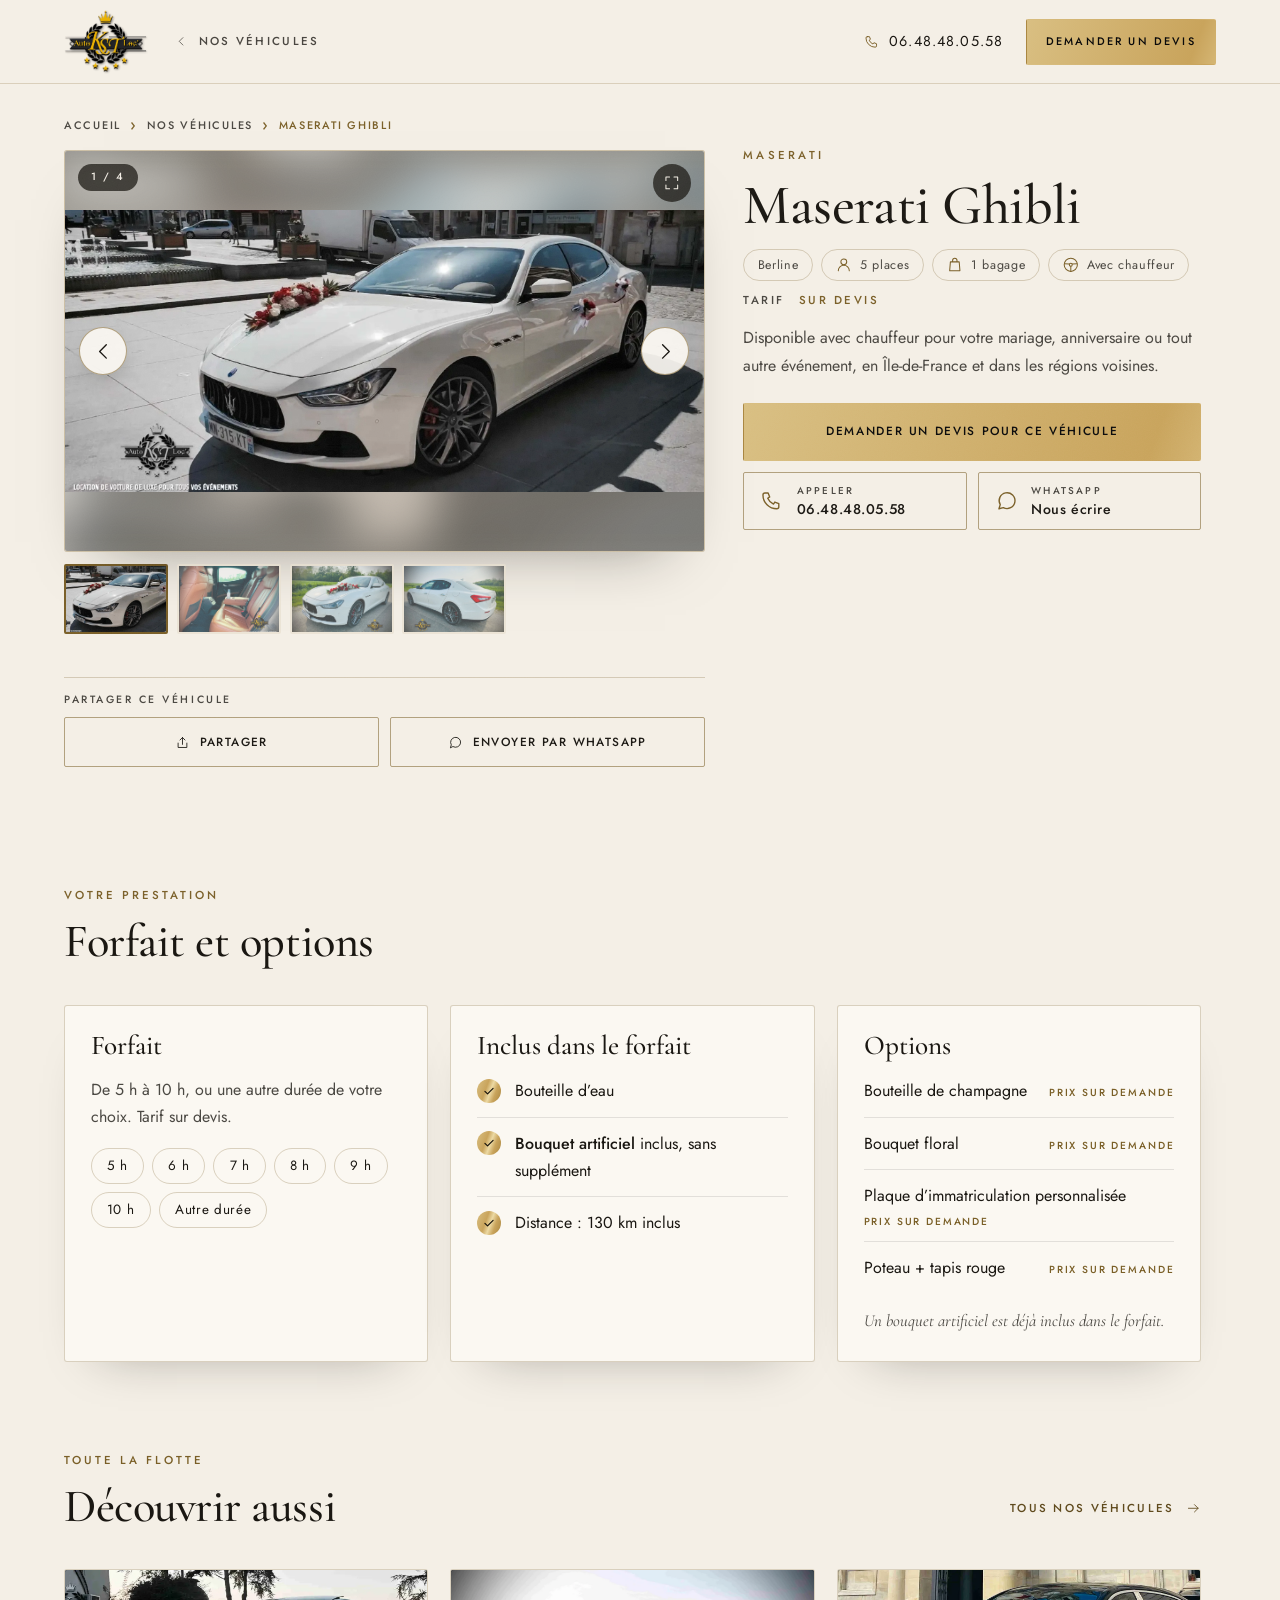
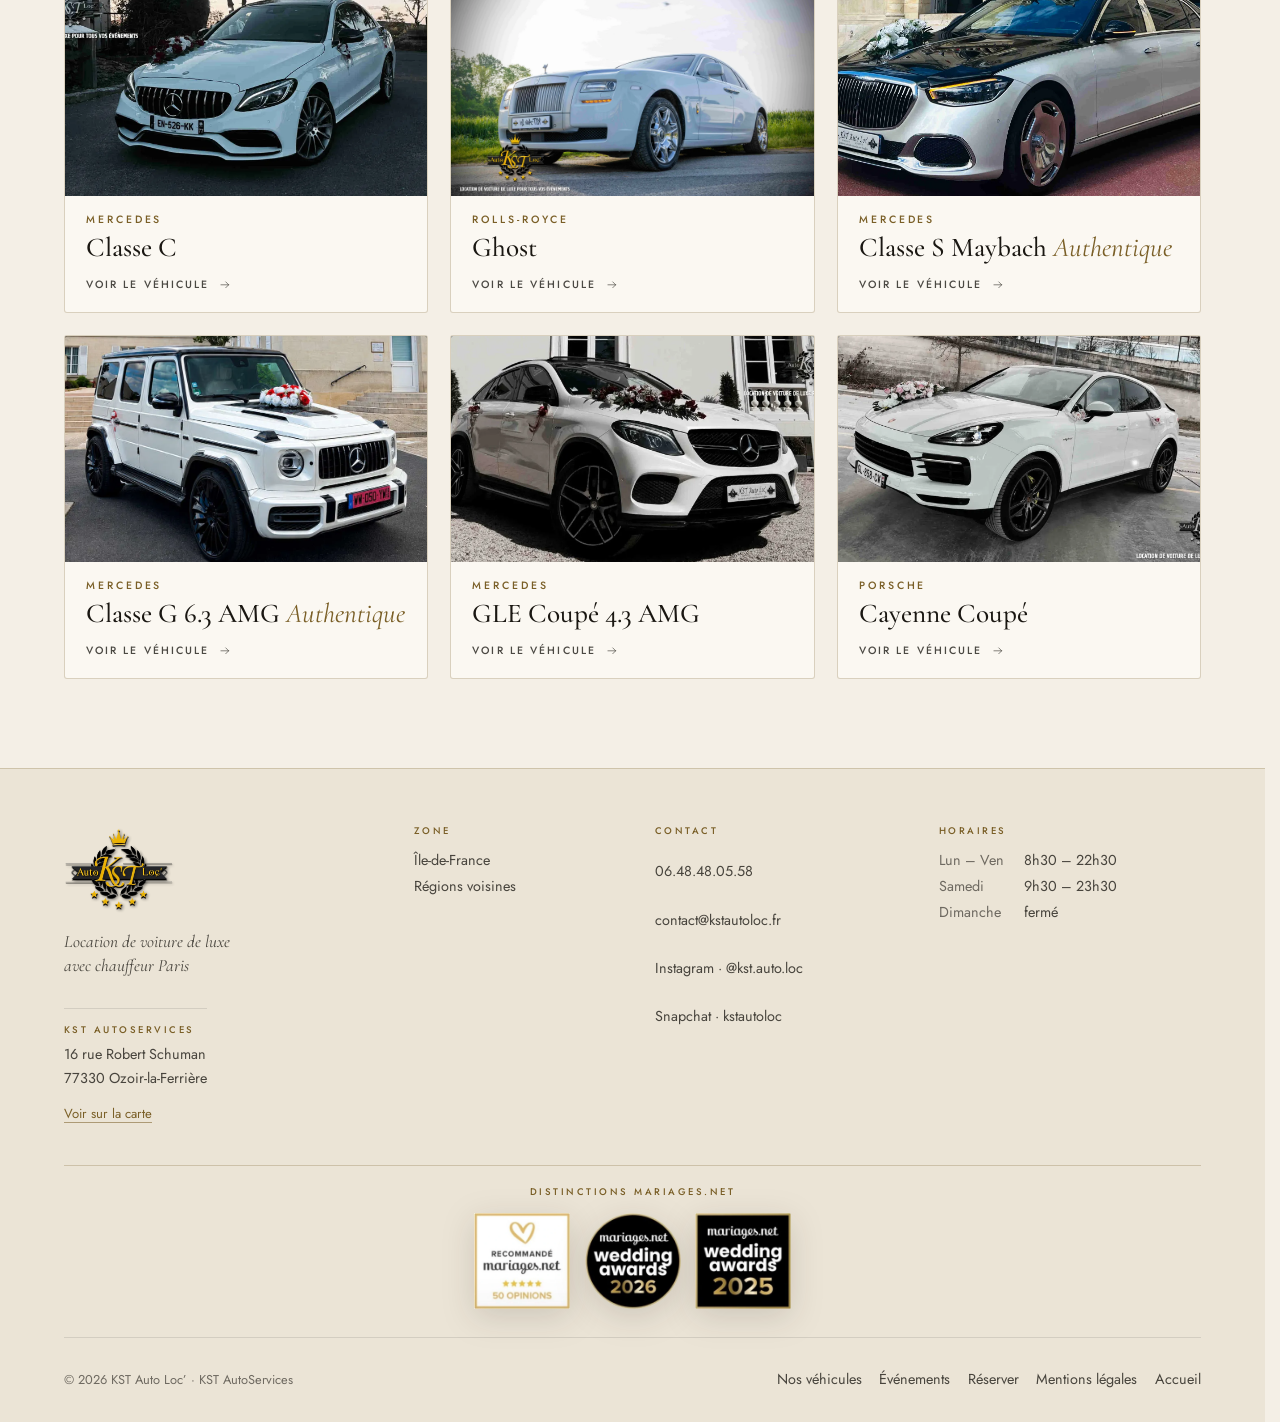
==== nos-vehicules/maserati-ghibli/index.html @ 4e330f3c "Une page par véhicule, partageable (/nos-vehicules/<véhicule>/) 7 pages (galerie avant puis intérieu" ====
<!doctype html>
<html lang="fr" class="vp">
<head>
  <meta charset="utf-8">
  <meta name="viewport" content="width=device-width, initial-scale=1, viewport-fit=cover">
  <title>Maserati Ghibli – Location avec chauffeur Île-de-France | KST Auto Loc’</title>
  <meta name="description" content="Maserati Ghibli avec chauffeur pour votre mariage ou événement en Île-de-France et régions voisines. 5 places, 1 bagage. Tarif sur devis.">
  <meta name="theme-color" content="#f4efe6">
  <meta name="color-scheme" content="light">
  <link rel="canonical" href="https://kstautoloc.fr/nos-vehicules/maserati-ghibli/">

  <meta property="og:type" content="website">
  <meta property="og:locale" content="fr_FR">
  <meta property="og:site_name" content="KST Auto Loc’">
  <meta property="og:title" content="Maserati Ghibli – Location avec chauffeur Île-de-France | KST Auto Loc’">
  <meta property="og:description" content="Maserati Ghibli avec chauffeur pour votre mariage ou événement en Île-de-France et régions voisines. 5 places, 1 bagage. Tarif sur devis.">
  <meta property="og:url" content="https://kstautoloc.fr/nos-vehicules/maserati-ghibli/">
  <meta property="og:image" content="https://kstautoloc.fr/assets/img/og/maserati-ghibli.jpg">
  <meta property="og:image:secure_url" content="https://kstautoloc.fr/assets/img/og/maserati-ghibli.jpg">
  <meta property="og:image:type" content="image/jpeg">
  <meta property="og:image:width" content="1200">
  <meta property="og:image:height" content="630">
  <meta property="og:image:alt" content="Maserati Ghibli – Location avec chauffeur · Île-de-France &amp; régions voisines">
  <meta name="twitter:card" content="summary_large_image">
  <meta name="twitter:title" content="Maserati Ghibli – Location avec chauffeur Île-de-France | KST Auto Loc’">
  <meta name="twitter:description" content="Maserati Ghibli avec chauffeur pour votre mariage ou événement en Île-de-France et régions voisines. 5 places, 1 bagage. Tarif sur devis.">
  <meta name="twitter:image" content="https://kstautoloc.fr/assets/img/og/maserati-ghibli.jpg">
  <meta name="twitter:image:alt" content="Maserati Ghibli – Location avec chauffeur · Île-de-France &amp; régions voisines">

  <link rel="icon" href="/assets/favicon.svg" type="image/svg+xml">
  <link rel="apple-touch-icon" href="/assets/apple-touch-icon.png">

  <link rel="preconnect" href="https://fonts.googleapis.com">
  <link rel="preconnect" href="https://fonts.gstatic.com" crossorigin>
  <link rel="stylesheet" href="https://fonts.googleapis.com/css2?family=Cormorant+Garamond:ital,wght@0,400;0,500;0,600;1,400;1,500&family=Jost:wght@300;400;500&display=swap">
  <link rel="preload" as="image" href="/assets/img/maserati/ghbli/ghibli.webp" fetchpriority="high">
  <link rel="stylesheet" href="/assets/css/style.css?v=202610042301">

  <script type="application/ld+json">
{
  "@context": "https://schema.org",
  "@graph": [
    {
      "@type": "BreadcrumbList",
      "itemListElement": [
        {
          "@type": "ListItem",
          "position": 1,
          "name": "Accueil",
          "item": "https://kstautoloc.fr/"
        },
        {
          "@type": "ListItem",
          "position": 2,
          "name": "Nos véhicules",
          "item": "https://kstautoloc.fr/#flotte"
        },
        {
          "@type": "ListItem",
          "position": 3,
          "name": "Maserati Ghibli",
          "item": "https://kstautoloc.fr/nos-vehicules/maserati-ghibli/"
        }
      ]
    },
    {
      "@type": "Product",
      "name": "Maserati Ghibli",
      "url": "https://kstautoloc.fr/nos-vehicules/maserati-ghibli/",
      "image": [
        "https://kstautoloc.fr/assets/img/maserati/ghbli/ghibli.webp",
        "https://kstautoloc.fr/assets/img/maserati/ghbli/image1.webp",
        "https://kstautoloc.fr/assets/img/maserati/ghbli/image0.webp",
        "https://kstautoloc.fr/assets/img/maserati/ghbli/image2.webp"
      ],
      "brand": {
        "@type": "Brand",
        "name": "Maserati"
      },
      "description": "Maserati Ghibli avec chauffeur pour votre mariage ou événement en Île-de-France et régions voisines. 5 places, 1 bagage. Tarif sur devis."
    }
  ]
}
  </script>
</head>

<body>
  <!-- Page générée par tools/build-vehicles.mjs : ne pas modifier à la main. -->
  <a class="skip" href="#contenu">Aller au contenu</a>

  <svg width="0" height="0" style="position:absolute" aria-hidden="true" focusable="false">
    <defs>
      <symbol id="i-phone" viewBox="0 0 24 24"><path d="M5 4h3.2l1.6 4-2 1.4a11 11 0 0 0 5.8 5.8l1.4-2 4 1.6V18a2 2 0 0 1-2 2A14 14 0 0 1 3 6a2 2 0 0 1 2-2z"/></symbol>
      <symbol id="i-arrow" viewBox="0 0 24 24"><path d="M4 12h16M14 6l6 6-6 6"/></symbol>
      <symbol id="i-close" viewBox="0 0 24 24"><path d="M6 6l12 12M18 6L6 18"/></symbol>
      <symbol id="i-check" viewBox="0 0 24 24"><path d="M5 12.5l4.5 4.5L19 7.5"/></symbol>
      <symbol id="i-chev-l" viewBox="0 0 24 24"><path d="M15 5l-7 7 7 7"/></symbol>
      <symbol id="i-chev-r" viewBox="0 0 24 24"><path d="M9 5l7 7-7 7"/></symbol>
      <symbol id="i-seat" viewBox="0 0 24 24"><circle cx="12" cy="8" r="4"/><path d="M4.5 20a7.5 7.5 0 0 1 15 0"/></symbol>
      <symbol id="i-bag" viewBox="0 0 24 24"><path d="M6 8h12l1 12H5zM9 8V6a3 3 0 0 1 6 0v2"/></symbol>
      <symbol id="i-wheel" viewBox="0 0 24 24"><circle cx="12" cy="12" r="9"/><circle cx="12" cy="12" r="2"/><path d="M3.5 10.5l6.5.5M20.5 10.5L14 11M12 14v7"/></symbol>
      <symbol id="i-chat" viewBox="0 0 24 24"><path d="M4 20l1.3-4.2A8 8 0 1 1 8.4 18.8z"/></symbol>
      <symbol id="i-share" viewBox="0 0 24 24"><path d="M12 15V4M8 8l4-4 4 4M5 13v7h14v-7"/></symbol>
      <symbol id="i-expand" viewBox="0 0 24 24"><path d="M4 9V4h5M20 9V4h-5M4 15v5h5M20 15v5h-5"/></symbol>
    </defs>
  </svg>

  <header class="site-header is-scrolled vp-header">
    <div class="site-header__inner">
      <a class="site-logo" href="/" aria-label="KST Auto Loc’ – retour à l’accueil">
        <img src="/assets/img/logo/logo-kst.webp" alt="KST Auto Loc’" width="873" height="676">
      </a>
      <a class="back-link vp-back" href="/#flotte"><svg class="ico" aria-hidden="true"><use href="#i-chev-l"/></svg><span>Nos véhicules</span></a>
      <div class="site-header__actions">
        <a class="header-phone" href="tel:+33648480558" aria-label="Appeler le 06.48.48.05.58">
          <svg class="ico" aria-hidden="true"><use href="#i-phone"/></svg>
          <span>06.48.48.05.58</span>
        </a>
        <a class="btn btn--gold btn--sm" href="/?vehicule=ghibli#reservation">Demander un devis</a>
      </div>
    </div>
  </header>

  <main id="contenu" class="vp-main">
    <div class="container">

      <nav class="vp-crumbs" aria-label="Fil d’Ariane">
        <ol>
          <li><a href="/">Accueil</a></li>
          <li><a href="/#flotte">Nos véhicules</a></li>
          <li><span aria-current="page">Maserati Ghibli</span></li>
        </ol>
      </nav>

      <div class="vp-hero">

        <div class="vp-gallery" data-gallery role="group" aria-roledescription="carrousel" aria-label="Photos : Maserati Ghibli">
          <div class="vp-stage">
            <div class="vp-track" id="vp-track" data-track>
          <div class="vp-slide" role="group" aria-roledescription="diapositive" aria-label="Photo 1 sur 4">
            <img class="vp-slide__bg" src="/assets/img/maserati/ghbli/ghibli.webp" alt="" aria-hidden="true" width="1800" height="795" decoding="async">
            <button class="vp-slide__open" type="button" data-open="0" aria-haspopup="dialog">
              <img src="/assets/img/maserati/ghbli/ghibli.webp" alt="Maserati Ghibli blanche décorée de fleurs rouges et blanches, vue avant trois-quarts sur une place" width="1800" height="795" fetchpriority="high" decoding="async">
              <span class="vh">Agrandir la photo</span>
              <span class="vp-slide__zoom" aria-hidden="true"><svg class="ico" aria-hidden="true"><use href="#i-expand"/></svg></span>
            </button>
          </div>
          <div class="vp-slide" role="group" aria-roledescription="diapositive" aria-label="Photo 2 sur 4">
            <img class="vp-slide__bg" src="/assets/img/maserati/ghbli/image1.webp" alt="" aria-hidden="true" width="1800" height="1350" loading="lazy" decoding="async">
            <button class="vp-slide__open" type="button" data-open="1" aria-haspopup="dialog">
              <img src="/assets/img/maserati/ghbli/image1.webp" alt="Intérieur en cuir brun de la Maserati Ghibli : banquette arrière et accoudoir central" width="1800" height="1350" loading="lazy" decoding="async">
              <span class="vh">Agrandir la photo</span>
              <span class="vp-slide__zoom" aria-hidden="true"><svg class="ico" aria-hidden="true"><use href="#i-expand"/></svg></span>
            </button>
          </div>
          <div class="vp-slide" role="group" aria-roledescription="diapositive" aria-label="Photo 3 sur 4">
            <img class="vp-slide__bg" src="/assets/img/maserati/ghbli/image0.webp" alt="" aria-hidden="true" width="1800" height="1350" loading="lazy" decoding="async">
            <button class="vp-slide__open" type="button" data-open="2" aria-haspopup="dialog">
              <img src="/assets/img/maserati/ghbli/image0.webp" alt="Maserati Ghibli blanche avec un bouquet de roses rouges et blanches sur le capot, vue avant devant un champ" width="1800" height="1350" loading="lazy" decoding="async">
              <span class="vh">Agrandir la photo</span>
              <span class="vp-slide__zoom" aria-hidden="true"><svg class="ico" aria-hidden="true"><use href="#i-expand"/></svg></span>
            </button>
          </div>
          <div class="vp-slide" role="group" aria-roledescription="diapositive" aria-label="Photo 4 sur 4">
            <img class="vp-slide__bg" src="/assets/img/maserati/ghbli/image2.webp" alt="" aria-hidden="true" width="1800" height="1350" loading="lazy" decoding="async">
            <button class="vp-slide__open" type="button" data-open="3" aria-haspopup="dialog">
              <img src="/assets/img/maserati/ghbli/image2.webp" alt="Maserati Ghibli blanche, vue arrière trois-quarts" width="1800" height="1350" loading="lazy" decoding="async">
              <span class="vh">Agrandir la photo</span>
              <span class="vp-slide__zoom" aria-hidden="true"><svg class="ico" aria-hidden="true"><use href="#i-expand"/></svg></span>
            </button>
          </div>
            </div>
            <button class="vp-nav vp-nav--prev" type="button" data-prev aria-label="Photo précédente"><svg class="ico" aria-hidden="true"><use href="#i-chev-l"/></svg></button>
            <button class="vp-nav vp-nav--next" type="button" data-next aria-label="Photo suivante"><svg class="ico" aria-hidden="true"><use href="#i-chev-r"/></svg></button>
            <p class="vp-count" aria-hidden="true"><span data-cur>1</span> / 4</p>
          </div>
          <div class="vp-progress" data-progress="vp-track" aria-hidden="true"><span></span></div>
          <ul class="vp-thumbs" aria-label="Choisir une photo">
          <li><button type="button" data-thumb="0" aria-label="Voir la photo 1 sur 4" aria-current="true"><img src="/assets/img/maserati/ghbli/ghibli.webp" alt="" width="1800" height="795" decoding="async"></button></li>
          <li><button type="button" data-thumb="1" aria-label="Voir la photo 2 sur 4"><img src="/assets/img/maserati/ghbli/image1.webp" alt="" width="1800" height="1350" loading="lazy" decoding="async"></button></li>
          <li><button type="button" data-thumb="2" aria-label="Voir la photo 3 sur 4"><img src="/assets/img/maserati/ghbli/image0.webp" alt="" width="1800" height="1350" loading="lazy" decoding="async"></button></li>
          <li><button type="button" data-thumb="3" aria-label="Voir la photo 4 sur 4"><img src="/assets/img/maserati/ghbli/image2.webp" alt="" width="1800" height="1350" loading="lazy" decoding="async"></button></li>
          </ul>
        </div>

        <div class="vp-info">
          <p class="vp-brand">Maserati</p>
          <h1 class="vp-title" id="vp-title">Maserati Ghibli</h1>
          <ul class="chips vp-chips">
            <li>Berline</li>
            <li><svg class="ico" aria-hidden="true"><use href="#i-seat"/></svg>5 places</li>
            <li><svg class="ico" aria-hidden="true"><use href="#i-bag"/></svg>1 bagage</li>
            <li><svg class="ico" aria-hidden="true"><use href="#i-wheel"/></svg>Avec chauffeur</li>
          </ul>
          <p class="vp-price">Tarif <span>Sur devis</span></p>
          <div class="vp-text">
            <p>Disponible avec chauffeur pour votre mariage, anniversaire ou tout autre événement, en Île-de-France et dans les régions voisines.</p>
          </div>

          <div class="vp-cta">
            <a class="btn btn--gold btn--block vp-cta__main" href="/?vehicule=ghibli#reservation">Demander un devis pour ce véhicule</a>
            <div class="vp-cta__row">
              <a class="btn btn--ghost vp-contact" href="tel:+33648480558"><svg class="ico" aria-hidden="true"><use href="#i-phone"/></svg><span><small>Appeler</small><b>06.48.48.05.58</b></span></a>
              <a class="btn btn--ghost vp-contact" href="https://wa.me/33648480558" target="_blank" rel="noopener"><svg class="ico" aria-hidden="true"><use href="#i-chat"/></svg><span><small>WhatsApp</small><b>Nous écrire</b></span></a>
            </div>
          </div>
        </div>

        <div class="vp-share">
          <p class="vp-share__label">Partager ce véhicule</p>
          <div class="vp-cta__row">
            <button class="btn btn--ghost" type="button" data-share hidden data-share-title="Maserati Ghibli – KST Auto Loc’" data-share-text="Maserati Ghibli : location avec chauffeur en Île-de-France" data-share-url="https://kstautoloc.fr/nos-vehicules/maserati-ghibli/"><svg class="ico" aria-hidden="true"><use href="#i-share"/></svg>Partager</button>
            <a class="btn btn--ghost" href="https://wa.me/?text=Maserati%20Ghibli%20%E2%80%93%20KST%20Auto%20Loc%E2%80%99%0Ahttps%3A%2F%2Fkstautoloc.fr%2Fnos-vehicules%2Fmaserati-ghibli%2F" target="_blank" rel="noopener"><svg class="ico" aria-hidden="true"><use href="#i-chat"/></svg>Envoyer par WhatsApp</a>
          </div>
          <p class="vp-share__status" role="status" aria-live="polite" data-share-status></p>
        </div>
      </div>

      <section class="vp-section" aria-labelledby="vp-forfait-title">
        <header class="vp-section__head">
          <p class="eyebrow">Votre prestation</p>
          <h2 class="vp-h2" id="vp-forfait-title">Forfait et options</h2>
        </header>
        <div class="vp-details">
          <div class="vp-box">
            <h3>Forfait</h3>
            <p class="vp-box__lead">De 5 h à 10 h, ou une autre durée de votre choix. Tarif sur devis.</p>
            <ul class="vp-hours" aria-label="Durées proposées">
              <li>5 h</li>
              <li>6 h</li>
              <li>7 h</li>
              <li>8 h</li>
              <li>9 h</li>
              <li>10 h</li>
              <li>Autre durée</li>
            </ul>
          </div>
          <div class="vp-box">
            <h3>Inclus dans le forfait</h3>
            <ul class="vp-ticks">
              <li><span class="vp-tick" aria-hidden="true"><svg class="ico" aria-hidden="true"><use href="#i-check"/></svg></span><span>Bouteille d’eau</span></li>
              <li><span class="vp-tick" aria-hidden="true"><svg class="ico" aria-hidden="true"><use href="#i-check"/></svg></span><span><strong>Bouquet artificiel</strong> inclus, sans supplément</span></li>
              <li><span class="vp-tick" aria-hidden="true"><svg class="ico" aria-hidden="true"><use href="#i-check"/></svg></span><span>Distance : 130 km inclus</span></li>
            </ul>
          </div>
          <div class="vp-box">
            <h3>Options</h3>
            <ul class="vp-opts">
              <li><span>Bouteille de champagne</span><span class="vp-opts__price">Prix sur demande</span></li>
              <li><span>Bouquet floral</span><span class="vp-opts__price">Prix sur demande</span></li>
              <li><span>Plaque d’immatriculation personnalisée</span><span class="vp-opts__price">Prix sur demande</span></li>
              <li><span>Poteau + tapis rouge</span><span class="vp-opts__price">Prix sur demande</span></li>
            </ul>
            <p class="vp-box__note">Un bouquet artificiel est déjà inclus dans le forfait.</p>
          </div>
        </div>
      </section>

      <section class="vp-section" aria-labelledby="vp-more-title">
        <header class="vp-section__head vp-section__head--split">
          <div>
            <p class="eyebrow">Toute la flotte</p>
            <h2 class="vp-h2" id="vp-more-title">Découvrir aussi</h2>
          </div>
          <a class="link-arrow" href="/#flotte">Tous nos véhicules <svg class="ico" aria-hidden="true"><use href="#i-arrow"/></svg></a>
        </header>
        <ul class="vp-more__row" id="vp-more">
        <li>
          <a class="vp-card" href="/nos-vehicules/mercedes-classe-c/" style="--pos:50% 55%">
            <span class="vp-card__media"><img src="/assets/img/mercedes/classe-c/classe-c.webp" alt="" width="1800" height="795" loading="lazy" decoding="async"></span>
            <span class="vp-card__body">
              <span class="vp-card__brand">Mercedes</span>
              <span class="vp-card__name">Classe C</span>
              <span class="vp-card__go">Voir le véhicule <svg class="ico" aria-hidden="true"><use href="#i-arrow"/></svg></span>
            </span>
          </a>
        </li>
        <li>
          <a class="vp-card" href="/nos-vehicules/rolls-royce-ghost/" style="--pos:50% 76%">
            <span class="vp-card__media"><img src="/assets/img/rolls-royce/ghost/image0.webp" alt="" width="1800" height="1201" loading="lazy" decoding="async"></span>
            <span class="vp-card__body">
              <span class="vp-card__brand">Rolls-Royce</span>
              <span class="vp-card__name">Ghost</span>
              <span class="vp-card__go">Voir le véhicule <svg class="ico" aria-hidden="true"><use href="#i-arrow"/></svg></span>
            </span>
          </a>
        </li>
        <li>
          <a class="vp-card" href="/nos-vehicules/mercedes-classe-s-maybach/" style="--pos:42% 50%">
            <span class="vp-card__media"><img src="/assets/img/mercedes/classe-s/classe-s-1.webp" alt="" width="1800" height="884" loading="lazy" decoding="async"></span>
            <span class="vp-card__body">
              <span class="vp-card__brand">Mercedes</span>
              <span class="vp-card__name">Classe S Maybach <em>Authentique</em></span>
              <span class="vp-card__go">Voir le véhicule <svg class="ico" aria-hidden="true"><use href="#i-arrow"/></svg></span>
            </span>
          </a>
        </li>
        <li>
          <a class="vp-card" href="/nos-vehicules/mercedes-classe-g-63-amg/" style="--pos:62% 58%">
            <span class="vp-card__media"><img src="/assets/img/mercedes/classe-g/classe-g-3.webp" alt="" width="890" height="571" loading="lazy" decoding="async"></span>
            <span class="vp-card__body">
              <span class="vp-card__brand">Mercedes</span>
              <span class="vp-card__name">Classe G 6.3 AMG <em>Authentique</em></span>
              <span class="vp-card__go">Voir le véhicule <svg class="ico" aria-hidden="true"><use href="#i-arrow"/></svg></span>
            </span>
          </a>
        </li>
        <li>
          <a class="vp-card" href="/nos-vehicules/mercedes-gle-coupe-43-amg/" style="--pos:56% 50%">
            <span class="vp-card__media"><img src="/assets/img/mercedes/gle/gle-coupe-amg.webp" alt="" width="1800" height="795" loading="lazy" decoding="async"></span>
            <span class="vp-card__body">
              <span class="vp-card__brand">Mercedes</span>
              <span class="vp-card__name">GLE Coupé 4.3 AMG</span>
              <span class="vp-card__go">Voir le véhicule <svg class="ico" aria-hidden="true"><use href="#i-arrow"/></svg></span>
            </span>
          </a>
        </li>
        <li>
          <a class="vp-card" href="/nos-vehicules/porsche-cayenne-coupe/" style="--pos:46% 50%">
            <span class="vp-card__media"><img src="/assets/img/porsche/cayenne.webp" alt="" width="1800" height="795" loading="lazy" decoding="async"></span>
            <span class="vp-card__body">
              <span class="vp-card__brand">Porsche</span>
              <span class="vp-card__name">Cayenne Coupé</span>
              <span class="vp-card__go">Voir le véhicule <svg class="ico" aria-hidden="true"><use href="#i-arrow"/></svg></span>
            </span>
          </a>
        </li>
        </ul>
        <div class="vp-progress" data-progress="vp-more" aria-hidden="true"><span></span></div>
      </section>

    </div>
  </main>

  <footer class="footer">
    <div class="container">
      <div class="footer__top">
        <div class="footer__brand">
          <img src="/assets/img/logo/logo-footer.webp" alt="KST Auto Loc’" width="444" height="344" loading="lazy" decoding="async">
          <p>Location de voiture de luxe avec chauffeur Paris</p>
          <address class="footer__addr">
            <strong>KST AutoServices</strong>
            <span>16 rue Robert Schuman</span>
            <span>77330 Ozoir-la-Ferrière</span>
            <a href="https://www.google.com/maps/search/?api=1&amp;query=16+rue+Robert+Schuman+77330+Ozoir-la-Ferri%C3%A8re" target="_blank" rel="noopener">Voir sur la carte</a>
          </address>
        </div>
        <div>
          <h2 class="footer__h">Zone</h2>
          <ul>
            <li>Île-de-France</li>
            <li>Régions voisines</li>
          </ul>
        </div>
        <div>
          <h2 class="footer__h">Contact</h2>
          <ul>
            <li><a href="tel:+33648480558">06.48.48.05.58</a></li>
            <li><a href="mailto:contact@kstautoloc.fr">contact@kstautoloc.fr</a></li>
            <li><a href="https://www.instagram.com/kst.auto.loc/" target="_blank" rel="noopener">Instagram · @kst.auto.loc</a></li>
            <li><a href="https://www.snapchat.com/add/kstautoloc" target="_blank" rel="noopener">Snapchat · kstautoloc</a></li>
          </ul>
        </div>
        <div>
          <h2 class="footer__h">Horaires</h2>
          <ul>
            <li><span>Lun – Ven</span> 8h30 – 22h30</li>
            <li><span>Samedi</span> 9h30 – 23h30</li>
            <li><span>Dimanche</span> fermé</li>
          </ul>
        </div>
      </div>
      <div class="footer__labels">
        <p class="footer__h">Distinctions mariages.net</p>
        <ul>
          <li><a href="https://www.mariages.net/voiture-mariage/kst-auto-loc--e322516" target="_blank" rel="noopener" aria-label="Recommandé mariages.net, 5 étoiles, 50 opinions — voir la fiche"><img src="/assets/img/labels/recommande.webp" alt="Recommandé mariages.net — 5 étoiles, 50 opinions" width="440" height="440" loading="lazy" decoding="async"></a></li>
          <li><a href="https://www.mariages.net/voiture-mariage/kst-auto-loc--e322516" target="_blank" rel="noopener" aria-label="mariages.net Wedding Awards 2026 — voir la fiche"><img src="/assets/img/labels/awards2026.webp" alt="mariages.net Wedding Awards 2026" width="440" height="440" loading="lazy" decoding="async"></a></li>
          <li><a href="https://www.mariages.net/voiture-mariage/kst-auto-loc--e322516" target="_blank" rel="noopener" aria-label="mariages.net Wedding Awards 2025 — voir la fiche"><img src="/assets/img/labels/awards2025.webp" alt="mariages.net Wedding Awards 2025" width="440" height="440" loading="lazy" decoding="async"></a></li>
        </ul>
      </div>
      <div class="footer__bottom">
        <p>© <span data-year>2026</span> KST Auto Loc’ · KST AutoServices</p>
        <ul>
          <li><a href="/#flotte">Nos véhicules</a></li>
          <li><a href="/#evenements">Événements</a></li>
          <li><a href="/#reservation">Réserver</a></li>
          <li><a href="/mentions-legales.html">Mentions légales</a></li>
          <li><a href="/">Accueil</a></li>
        </ul>
      </div>
    </div>
  </footer>

  <!-- Barre d'action mobile -->
  <div class="cta-bar vp-bar">
    <a class="btn btn--ghost" href="tel:+33648480558"><svg class="ico" aria-hidden="true"><use href="#i-phone"/></svg>Appeler</a>
    <a class="btn btn--gold" href="/?vehicule=ghibli#reservation">Demander un devis</a>
  </div>

  <!-- Agrandissement des photos (géré par vehicle.js) -->
  <div class="vp-lb" role="dialog" aria-modal="true" aria-label="Photos : Maserati Ghibli" tabindex="-1" hidden data-lb>
    <div class="vp-lb__bar">
      <p class="vp-lb__count" aria-live="polite" data-lb-count></p>
      <button class="vp-lb__btn" type="button" data-lb-close aria-label="Fermer l’agrandissement"><svg class="ico" aria-hidden="true"><use href="#i-close"/></svg></button>
    </div>
    <div class="vp-lb__stage" data-lb-stage>
      <button class="vp-lb__btn vp-lb__nav vp-lb__nav--prev" type="button" data-lb-prev aria-label="Photo précédente"><svg class="ico" aria-hidden="true"><use href="#i-chev-l"/></svg></button>
      <div class="vp-lb__frame" data-lb-frame></div>
      <button class="vp-lb__btn vp-lb__nav vp-lb__nav--next" type="button" data-lb-next aria-label="Photo suivante"><svg class="ico" aria-hidden="true"><use href="#i-chev-r"/></svg></button>
    </div>
    <p class="vp-lb__cap" data-lb-cap></p>
  </div>

  <script src="/assets/js/vehicle.js?v=202610042301" defer></script>
</body>
</html>
---- assets/css/style.css ----
/* ==========================================================================
   KST AutoServices — feuille de style
   Noir profond · ivoire · or champagne. Mobile-first.
   ========================================================================== */

/* ---------- 1. Tokens ---------- */
:root {
  --ink: #0a0a0b;
  --coal: #101012;
  --graphite: #17171a;
  --graphite-2: #1f1f23;

  --ivory: #f4efe6;
  --ivory-2: #ebe4d6;
  --ivory-dim: rgba(244, 239, 230, .76);
  --ivory-mute: rgba(244, 239, 230, .58);

  --gold: #c9a45c;
  --gold-light: #e8d29a;
  --gold-deep: #a8853f;
  --gold-ink: #7a5f27;            /* or lisible sur fond ivoire (contraste 5.3:1) */
  --gold-grad: linear-gradient(110deg, #d9bf82 0%, #c9a45c 38%, #ecd9a3 55%, #c9a45c 72%, #a8853f 100%);
  --danger: #e38b7c;

  --line: rgba(201, 164, 92, .22);
  --line-strong: rgba(201, 164, 92, .55);
  --line-soft: rgba(244, 239, 230, .1);

  --serif: "Cormorant Garamond", "Cormorant", Georgia, "Times New Roman", serif;
  --sans: "Jost", system-ui, -apple-system, "Segoe UI", Roboto, "Helvetica Neue", Arial, sans-serif;

  --ease: cubic-bezier(.22, .61, .36, 1);
  --ease-out: cubic-bezier(.16, 1, .3, 1);

  --header-h: 68px;
  --gutter: clamp(20px, 5vw, 64px);
  --wrap: 1280px;
}

@media (min-width: 1080px) {
  :root { --header-h: 84px; }
}

/* ---------- 2. Reset & base ---------- */
*, *::before, *::after { box-sizing: border-box; }

html {
  -webkit-text-size-adjust: 100%;
  scroll-behavior: smooth;
  scroll-padding-top: calc(var(--header-h) + 12px);
  scrollbar-gutter: stable;
  background: var(--ink);
}

body {
  margin: 0;
  background: var(--ink);
  color: var(--ivory);
  font: 400 1rem/1.7 var(--sans);
  -webkit-font-smoothing: antialiased;
  -moz-osx-font-smoothing: grayscale;
  text-rendering: optimizeLegibility;
  overflow-x: hidden;
}

html.is-locked, body.is-locked { overflow: hidden; }

/* grain très léger, une seule tuile répétée */
body::before {
  content: "";
  position: fixed;
  inset: 0;
  z-index: 1;
  pointer-events: none;
  opacity: .055;
  background-image: url("data:image/svg+xml,%3Csvg xmlns='http://www.w3.org/2000/svg' width='180' height='180'%3E%3Cfilter id='n'%3E%3CfeTurbulence type='fractalNoise' baseFrequency='.85' numOctaves='2' stitchTiles='stitch'/%3E%3CfeColorMatrix values='0 0 0 0 1 0 0 0 0 1 0 0 0 0 1 0 0 0 .6 0'/%3E%3C/filter%3E%3Crect width='100%25' height='100%25' filter='url(%23n)'/%3E%3C/svg%3E");
}

img, svg, video { display: block; max-width: 100%; }
img { height: auto; }
a { color: inherit; }
button, input, select, textarea { font: inherit; color: inherit; }
button { cursor: pointer; }
ul, ol { margin: 0; padding: 0; list-style: none; }
h1, h2, h3, h4, p, figure, dl, dd { margin: 0; }
[hidden] { display: none !important; }

:focus-visible {
  outline: 2px solid var(--gold-light);
  outline-offset: 3px;
}

::selection { background: var(--gold); color: #15110a; }

.vh {
  position: absolute !important;
  width: 1px; height: 1px;
  margin: -1px; padding: 0;
  overflow: hidden;
  clip: rect(0 0 0 0);
  white-space: nowrap;
  border: 0;
}

.skip {
  position: fixed;
  left: 1rem; top: -120px;
  z-index: 300;
  padding: .85rem 1.3rem;
  background: var(--gold);
  color: #15110a;
  font-weight: 500;
  text-decoration: none;
  transition: top .3s var(--ease);
}
.skip:focus { top: 1rem; }

.noscript {
  position: relative; z-index: 2;
  margin: 0; padding: 1rem var(--gutter);
  background: var(--graphite);
  text-align: center;
}

.ico {
  width: 1.1em; height: 1.1em;
  flex: none;
  fill: none;
  stroke: currentColor;
  stroke-width: 1.4;
  stroke-linecap: round;
  stroke-linejoin: round;
}

/* ---------- 3. Typographie & utilitaires ---------- */
.container {
  width: min(calc(100% - 2 * var(--gutter)), var(--wrap));
  margin-inline: auto;
}

.section { position: relative; padding-block: clamp(72px, 11vw, 150px); }

.h2 {
  font: 500 clamp(2.15rem, 5.2vw, 4rem)/1.04 var(--serif);
  letter-spacing: -.012em;
  text-wrap: balance;
}

.lead {
  font: 400 clamp(1.05rem, 1.5vw, 1.25rem)/1.7 var(--sans);
  color: var(--ivory-dim);
  max-width: 58ch;
}

.muted { color: var(--ivory-mute); max-width: 62ch; }

.eyebrow {
  display: flex;
  align-items: center;
  gap: .9rem;
  font: 500 .72rem/1.4 var(--sans);
  letter-spacing: .26em;
  text-transform: uppercase;
  color: var(--gold);
}
.eyebrow__n {
  display: inline-flex;
  align-items: center;
  gap: .9rem;
  color: var(--gold-light);
}
.eyebrow__n::after {
  content: "";
  width: 34px; height: 1px;
  background: currentColor;
  opacity: .7;
}

.section-head { margin-bottom: clamp(2.2rem, 5vw, 4rem); }
.section-head .eyebrow { margin-bottom: 1.2rem; }
.section-head .lead { margin-top: 1.4rem; }
.section-head--center { text-align: center; max-width: 820px; margin-inline: auto; margin-bottom: clamp(2.2rem, 5vw, 3.6rem); }
.section-head--center .eyebrow { justify-content: center; }
.section-head--center .lead,
.section-head--center .muted { margin-inline: auto; }
.section-head--center .muted { margin-top: 1rem; }
.section-head--split { display: grid; gap: 1.2rem 3rem; }
.section-head--split .lead { margin-top: 0; }
@media (min-width: 900px) {
  .section-head--split { grid-template-columns: 1fr minmax(0, 420px); align-items: end; }
}

/* boutons */
.btn {
  position: relative;
  display: inline-flex;
  align-items: center;
  justify-content: center;
  gap: .75em;
  min-height: 50px;
  padding: 0 1.7rem;
  border: 1px solid transparent;
  border-radius: 2px;
  font: 500 .74rem/1.1 var(--sans);
  letter-spacing: .2em;
  text-transform: uppercase;
  text-align: center;
  text-decoration: none;
  white-space: nowrap;
  cursor: pointer;
  transition: background-position .9s var(--ease), border-color .5s var(--ease), color .4s var(--ease),
              background-color .5s var(--ease), box-shadow .6s var(--ease), transform .5s var(--ease);
}
.btn .ico { font-size: 1.15em; transition: transform .5s var(--ease); }
.btn:hover .ico { transform: translateX(3px); }

.btn--gold {
  background: var(--gold-grad);
  background-size: 240% 100%;
  background-position: 0 0;
  color: #15110a;
}
.btn--gold:hover {
  background-position: 100% 0;
  box-shadow: 0 14px 34px -14px rgba(201, 164, 92, .7);
}
.btn--ghost {
  border-color: var(--line-strong);
  background: rgba(10, 10, 11, .28);
  color: var(--ivory);
}
.btn--ghost:hover { border-color: var(--gold-light); background: rgba(201, 164, 92, .1); }
.btn--text {
  padding-inline: .6rem;
  background: none;
  color: var(--ivory-dim);
  letter-spacing: .16em;
}
.btn--text:hover { color: var(--ivory); }
.btn--sm { min-height: 46px; padding: 0 1.2rem; font-size: .68rem; }
.btn--lg { min-height: 58px; padding: 0 2.3rem; }
.btn--block { width: 100%; }
.btn[disabled] { opacity: .5; cursor: not-allowed; }

.btn__spinner {
  display: none;
  width: 1.1em; height: 1.1em;
  border: 1.5px solid rgba(21, 17, 10, .3);
  border-top-color: #15110a;
  border-radius: 50%;
  animation: spin .8s linear infinite;
}
.btn.is-loading { pointer-events: none; }
.btn.is-loading .btn__spinner { display: inline-block; }

.link-arrow {
  display: inline-flex;
  align-items: center;
  gap: .75rem;
  min-height: 44px;
  padding: 0;
  border: 0;
  background: none;
  color: var(--gold-light);
  font: 500 .72rem/1.2 var(--sans);
  letter-spacing: .2em;
  text-transform: uppercase;
  text-decoration: none;
  cursor: pointer;
}
.link-arrow .ico { font-size: 1.15em; transition: transform .5s var(--ease); }
.link-arrow:hover .ico { transform: translateX(6px); }

.link {
  min-height: 44px;
  padding: .5rem 0;
  border: 0;
  background: none;
  color: var(--gold-light);
  font: 400 .88rem/1.3 var(--sans);
  text-decoration: underline;
  text-underline-offset: .28em;
  text-decoration-color: rgba(232, 210, 154, .45);
  cursor: pointer;
}
.link:hover { text-decoration-color: currentColor; }

.icon-btn {
  display: inline-grid;
  place-items: center;
  width: 48px; height: 48px;
  border: 1px solid var(--line-strong);
  border-radius: 50%;
  background: rgba(10, 10, 11, .55);
  color: var(--ivory);
  cursor: pointer;
  transition: border-color .4s var(--ease), background-color .4s var(--ease);
}
.icon-btn:hover { border-color: var(--gold-light); background: rgba(201, 164, 92, .12); }
.icon-btn .ico { font-size: 1.25rem; }

/* ---------- 4. En-tête & menu ---------- */
.site-header {
  position: fixed;
  inset: 0 0 auto 0;
  z-index: 80;
  height: var(--header-h);
  border-bottom: 1px solid transparent;
  transition: background-color .6s var(--ease), border-color .6s var(--ease), backdrop-filter .6s var(--ease);
}
.site-header::before {  /* voile haut pour la lisibilité sur le hero */
  content: "";
  position: absolute; inset: 0 0 -30px 0;
  z-index: -1;
  background: linear-gradient(to bottom, rgba(10, 10, 11, .75), transparent);
  transition: opacity .6s var(--ease);
  pointer-events: none;
}
.site-header.is-scrolled {
  background: rgba(10, 10, 11, .84);
  border-bottom-color: var(--line);
  -webkit-backdrop-filter: blur(18px) saturate(1.2);
  backdrop-filter: blur(18px) saturate(1.2);
}
.site-header.is-scrolled::before { opacity: 0; }
@supports not ((backdrop-filter: blur(1px)) or (-webkit-backdrop-filter: blur(1px))) {
  .site-header.is-scrolled { background: rgba(10, 10, 11, .97); }
}

.site-header__inner {
  display: flex;
  align-items: center;
  gap: 2rem;
  height: 100%;
  padding-inline: var(--gutter);
  max-width: calc(var(--wrap) + 2 * var(--gutter));
  margin-inline: auto;
}
.site-logo { display: block; flex: none; line-height: 0; }
.site-logo img { height: calc(var(--header-h) - 18px); width: auto; }

.nav { margin-left: auto; display: none; }
.nav ul { display: flex; gap: clamp(1.4rem, 2.6vw, 2.6rem); }
.nav a {
  position: relative;
  display: inline-block;
  padding: .6rem 0;
  font: 500 .72rem/1 var(--sans);
  letter-spacing: .22em;
  text-transform: uppercase;
  text-decoration: none;
  color: var(--ivory-dim);
  transition: color .4s var(--ease);
}
.nav a::after {
  content: "";
  position: absolute; left: 0; right: 0; bottom: 0;
  height: 1px;
  background: var(--gold);
  transform: scaleX(0);
  transform-origin: left;
  transition: transform .6s var(--ease-out);
}
.nav a:hover, .nav a.is-active { color: var(--ivory); }
.nav a:hover::after, .nav a.is-active::after { transform: scaleX(1); }

.site-header__actions { display: flex; align-items: center; gap: 1.4rem; margin-left: auto; }
.site-header__actions .btn { display: none; }
.header-phone {
  display: none;
  align-items: center;
  gap: .6rem;
  font: 400 .9rem/1 var(--sans);
  letter-spacing: .08em;
  text-decoration: none;
  color: var(--ivory);
  white-space: nowrap;
}
.header-phone .ico { color: var(--gold); }
.header-phone:hover { color: var(--gold-light); }

.burger {
  position: relative;
  width: 48px; height: 48px;
  border: 1px solid var(--line-strong);
  border-radius: 50%;
  background: rgba(10, 10, 11, .4);
}
.burger span {
  position: absolute;
  left: 15px; right: 15px;
  height: 1px;
  background: var(--ivory);
}
.burger span:nth-child(1) { top: 20px; }
.burger span:nth-child(2) { top: 27px; left: 20px; }

@media (min-width: 560px) {
  .site-header__actions .btn { display: inline-flex; }
}
@media (min-width: 1080px) {
  .nav { display: block; }
  .header-phone { display: inline-flex; }
  .burger { display: none; }
  .site-header__actions { margin-left: 0; }
}

.menu {
  position: fixed;
  inset: 0;
  z-index: 95;
  background:
    radial-gradient(70% 50% at 50% 0%, rgba(201, 164, 92, .12), transparent 70%),
    var(--ink);
  opacity: 0;
  visibility: hidden;
  overflow-y: auto;
  overscroll-behavior: contain;
  transition: opacity .55s var(--ease), visibility 0s .55s;
}
.menu.is-open { opacity: 1; visibility: visible; transition-delay: 0s; }
.menu__inner {
  min-height: 100%;
  display: flex;
  flex-direction: column;
  justify-content: center;
  gap: 2.4rem;
  padding: calc(var(--header-h) + 1rem) var(--gutter) calc(2rem + env(safe-area-inset-bottom));
}
.menu__close { position: absolute; top: calc((var(--header-h) - 48px) / 2); right: var(--gutter); }
.menu__list li {
  border-bottom: 1px solid var(--line);
  opacity: 0;
  transform: translateY(22px);
  transition: opacity .8s var(--ease-out), transform .9s var(--ease-out);
}
.menu.is-open .menu__list li { opacity: 1; transform: none; }
.menu.is-open .menu__list li:nth-child(1) { transition-delay: .15s; }
.menu.is-open .menu__list li:nth-child(2) { transition-delay: .22s; }
.menu.is-open .menu__list li:nth-child(3) { transition-delay: .29s; }
.menu.is-open .menu__list li:nth-child(4) { transition-delay: .36s; }
.menu.is-open .menu__list li:nth-child(5) { transition-delay: .43s; }
.menu__list a {
  display: flex;
  align-items: baseline;
  gap: 1.2rem;
  min-height: 64px;
  padding: .5rem 0;
  font: 500 clamp(2rem, 8vw, 3.2rem)/1.1 var(--serif);
  text-decoration: none;
}
.menu__list a span { font: italic 400 1.1rem var(--serif); color: var(--gold); min-width: 2rem; }
.menu__foot { display: grid; gap: 1rem; }
.menu__contact {
  display: flex; align-items: center; gap: .9rem;
  min-height: 44px;
  color: var(--ivory-dim);
  text-decoration: none;
  overflow-wrap: anywhere;
}
.menu__contact .ico { color: var(--gold); }

/* ---------- 5. Hero ---------- */
.hero {
  position: relative;
  isolation: isolate;
  display: flex;
  flex-direction: column;
  justify-content: flex-end;
  min-height: 100vh;
  min-height: 100svh;
  overflow: hidden;
  background: var(--ink);
}
.hero__media {
  position: absolute;
  inset: -7% 0;
  z-index: -2;
  transform: translate3d(0, var(--py, 0px), 0);
  will-change: transform;
}
.hero__media img {
  width: 100%; height: 100%;
  object-fit: cover;
  object-position: 24% 46%;
  filter: saturate(.92) contrast(1.05) brightness(.84);
  animation: kenburns 24s var(--ease) both;
}
.hero__video {
  position: absolute; inset: 0;
  width: 100%; height: 100%;
  object-fit: cover;
  object-position: 50% 50%;
  filter: saturate(1) contrast(1.05) brightness(.95);
}
.hero__film {
  display: none;
  align-items: center; gap: .7rem;
  min-height: 44px;
  padding: 0;
  border: 0; background: none;
  font: 500 .68rem/1 var(--sans);
  letter-spacing: .24em;
  text-transform: uppercase;
  color: var(--ivory);
  transition: color .3s;
}
.hero__film:hover { color: var(--gold-light); }
.hero__film .ico { width: 34px; height: 34px; padding: 10px; border: 1px solid var(--line-strong); border-radius: 50%; color: var(--gold); box-sizing: border-box; }
@media (min-width: 900px) { .hero__film { display: inline-flex; margin-left: auto; margin-right: 2.4rem; } }
.hero__shade {
  position: absolute; inset: 0;
  z-index: -1;
  background:
    linear-gradient(to top, var(--ink) 3%, rgba(10, 10, 11, .78) 26%, rgba(10, 10, 11, .1) 58%, rgba(10, 10, 11, .5) 100%),
    linear-gradient(90deg, rgba(10, 10, 11, .62), rgba(10, 10, 11, .2) 55%, transparent 80%);
}
.hero__inner { padding-top: calc(var(--header-h) + 3rem); }
.hero__eyebrow { animation: fade 1.4s var(--ease-out) .1s both; }
.hero__eyebrow::before { content: ""; width: 34px; height: 1px; background: var(--gold); }

.hero__title {
  margin: 1.4rem 0 2rem;
  font: 500 clamp(2.5rem, 9.4vw, 7rem)/.98 var(--serif);
  letter-spacing: -.018em;
  text-shadow: 0 2px 40px rgba(0, 0, 0, .45);
}
.hero__title .line { display: block; overflow: hidden; padding-bottom: .12em; margin-bottom: -.12em; }
.hero__title .line > span {
  display: inline-block;
  animation: rise 1.3s var(--ease-out) both;
}
.hero__title .line:nth-child(1) > span { animation-delay: .2s; }
.hero__title .line:nth-child(2) > span { animation-delay: .34s; }
.hero__title .line:nth-child(3) > span { animation-delay: .48s; }

/* Pendant le splash, l'entrée du hero est décalée pour ne pas jouer cachée dessous ;
   elle reprend son cours dès que .is-splash disparaît (voir app.js), ou au pire au bout
   d'un délai fixe même si le JS échoue (fill-mode both = état final conservé). */
html.is-splash .hero__eyebrow { animation-delay: 2.6s; }
html.is-splash .hero__title .line:nth-child(1) > span { animation-delay: 2.7s; }
html.is-splash .hero__title .line:nth-child(2) > span { animation-delay: 2.84s; }
html.is-splash .hero__title .line:nth-child(3) > span { animation-delay: 2.98s; }
.hero__title em {
  font-style: italic;
  color: var(--gold-light);
}
@supports ((-webkit-background-clip: text) or (background-clip: text)) {
  /* « de luxe » : or poli, un reflet lumineux traverse le mot à intervalles réguliers */
  .hero__title em {
    padding-right: .08em;
    background:
      linear-gradient(105deg, transparent 42%, rgba(255, 252, 240, .9) 47.5%, #fff 50%, rgba(255, 252, 240, .9) 52.5%, transparent 58%) 150% 0 / 300% 100% no-repeat,
      linear-gradient(100deg, #a8853f 0%, #e8d29a 26%, #b8914a 52%, #f1e1b0 76%, #a8853f 100%);
    -webkit-background-clip: text;
    background-clip: text;
    -webkit-text-fill-color: transparent;
    color: transparent;
    filter: drop-shadow(0 0 22px rgba(232, 210, 154, .38)) drop-shadow(0 2px 1px rgba(0, 0, 0, .35));
    animation: luxeShine 5.5s var(--ease) 1.4s infinite;
  }
  html.is-splash .hero__title em { animation-delay: 4.2s; }
}
@keyframes luxeShine {
  0%   { background-position: 150% 0, 0 0; }
  38%  { background-position: -50% 0, 0 0; }
  100% { background-position: -50% 0, 0 0; }
}
@media (prefers-reduced-motion: reduce) {
  .hero__title em { animation: none; background-position: -50% 0, 0 0; }
}

.hero__row { display: grid; gap: 1.8rem 3rem; animation: fade 1.6s var(--ease-out) .75s both; }
.hero__lead {
  max-width: 48ch;
  font-size: clamp(1rem, 1.3vw, 1.15rem);
  line-height: 1.75;
  color: var(--ivory-dim);
}
.hero__cta { display: flex; flex-wrap: wrap; gap: .9rem; }
.hero__cta .btn { flex: 1 1 auto; }

.hero__foot {
  display: flex;
  align-items: center;
  justify-content: space-between;
  gap: 1.5rem;
  margin-top: clamp(2.2rem, 5vw, 3.6rem);
  padding-block: 1.3rem 1.6rem;
  border-top: 1px solid var(--line);
  animation: fade 1.6s var(--ease-out) 1s both;
}
.hero__brands {
  display: flex;
  flex-wrap: wrap;
  gap: .3rem 0;
  font: 500 .68rem/1.4 var(--sans);
  letter-spacing: .24em;
  text-transform: uppercase;
  color: var(--ivory-mute);
}
.hero__brands li + li::before { content: "·"; margin-inline: .9em; color: var(--gold); }

.scroll-cue {
  display: none;
  align-items: center;
  gap: 1rem;
  font: 500 .66rem/1 var(--sans);
  letter-spacing: .28em;
  text-transform: uppercase;
  text-decoration: none;
  color: var(--ivory-mute);
}
.scroll-cue i {
  position: relative;
  display: block;
  width: 1px; height: 46px;
  background: var(--line-strong);
  overflow: hidden;
}
.scroll-cue i::after {
  content: "";
  position: absolute; left: 0; top: 0;
  width: 1px; height: 18px;
  background: var(--gold-light);
  animation: cue 2.4s var(--ease) infinite;
}
.scroll-cue:hover { color: var(--ivory); }

@media (min-width: 560px) {
  .hero__cta .btn { flex: 0 0 auto; }
}
@media (min-width: 900px) {
  .hero__media img { object-position: 34% 40%; }
  .hero__row { grid-template-columns: minmax(0, 1.1fr) auto; align-items: end; }
  .scroll-cue { display: inline-flex; }
}

/* ---------- 6. Marques ---------- */
.brands { background: var(--ink); }
.brands__grid {
  display: grid;
  grid-template-columns: 1fr;
  gap: 1px;
  background: var(--line);
  border: 1px solid var(--line);
}
.brand {
  position: relative;
  isolation: isolate;
  overflow: hidden;
  display: flex;
  flex-direction: column;
  gap: .55rem;
  min-height: 470px;
  padding: clamp(1.6rem, 3vw, 2.4rem);
  background: var(--ink);
}
.brand::before, .brand::after { content: ""; position: absolute; inset: 0; z-index: -1; }
.brand::before {
  background: var(--bg) var(--bp, 50% 50%) / cover no-repeat;
  filter: saturate(.9) brightness(.92);
  transform: scale(1.04);
  transition: transform 1.8s var(--ease-out), filter 1s var(--ease);
}
.brand::after {
  background:
    linear-gradient(to top, rgba(10, 10, 11, .97) 8%, rgba(10, 10, 11, .78) 48%, rgba(10, 10, 11, .3) 100%),
    linear-gradient(to bottom, rgba(10, 10, 11, .6), transparent 32%);
  transition: opacity .8s var(--ease);
}
@media (hover: hover) {
  .brand:hover::before { transform: scale(1.1); filter: saturate(1) brightness(.98); }
  .brand:hover::after { opacity: .82; }
}
.brand__idx { font: italic 400 1.15rem var(--serif); color: var(--gold); }
.brand__name {
  font: 500 clamp(2rem, 3.2vw, 2.7rem)/1.05 var(--serif);
  transition: color .5s var(--ease);
}
.brand:hover .brand__name { color: var(--gold-light); }
.brand__count {
  font: 500 .68rem/1.4 var(--sans);
  letter-spacing: .24em;
  text-transform: uppercase;
  color: var(--gold);
}
.brand__models { font-size: .92rem; color: var(--ivory-dim); }
.brand__text {
  margin-top: .8rem;
  padding-left: 1rem;
  border-left: 1px solid var(--line-strong);
  font: italic 400 1.14rem/1.5 var(--serif);
  color: var(--ivory-dim);
}
.brand .link-arrow { margin-top: auto; padding-top: 1.2rem; align-self: flex-start; }
.brand__text + .link-arrow, .brand__models + .link-arrow { margin-top: auto; }

@media (min-width: 640px) { .brands__grid { grid-template-columns: repeat(2, 1fr); } }
@media (min-width: 1100px) { .brands__grid { grid-template-columns: repeat(4, 1fr); } }

.facts {
  display: grid;
  grid-template-columns: repeat(2, 1fr);
  margin-top: clamp(2.4rem, 6vw, 4.4rem);
  text-align: center;
}
.fact { padding: 1.6rem .8rem; border-top: 1px solid var(--line); }
.fact dt {
  font: 500 .66rem/1.4 var(--sans);
  letter-spacing: .24em;
  text-transform: uppercase;
  color: var(--ivory-mute);
}
.fact dd {
  margin-top: .4rem;
  font: 500 clamp(2.8rem, 6vw, 4.4rem)/1 var(--serif);
  font-variant-numeric: lining-nums;
  color: var(--gold-light);
}
.fact__word { font-style: italic; font-weight: 400; }
@media (min-width: 900px) {
  .facts { grid-template-columns: repeat(4, 1fr); }
  .fact + .fact { border-left: 1px solid var(--line); }
}

/* ---------- 7. Événements (section ivoire) ---------- */
.section--light {
  background: var(--ivory);
  color: #1a1712;
}
.section--light :focus-visible { outline-color: var(--gold-ink); }
.section--light .eyebrow,
.section--light .eyebrow__n { color: var(--gold-ink); }
.section--light .lead { color: #4a4438; }
.section--light .link-arrow { color: var(--gold-ink); }
.section--light ::selection { background: var(--gold-ink); color: var(--ivory); }

.events__grid { display: grid; gap: clamp(2.6rem, 6vw, 4rem); align-items: center; }
.events__copy .eyebrow { margin-bottom: 1.2rem; }
.events__copy .lead { margin-top: 1.4rem; }

.occasions { margin-top: clamp(2rem, 4vw, 3rem); border-top: 1px solid rgba(122, 95, 39, .35); }
.occasion {
  display: grid;
  grid-template-columns: 2.8rem 1fr;
  gap: 1rem;
  padding: 1.6rem 0;
  border-bottom: 1px solid rgba(122, 95, 39, .35);
}
.occasion__n { font: italic 500 1.4rem/1.2 var(--serif); color: var(--gold-ink); }
.occasion__title {
  display: flex; align-items: center; gap: .8rem;
  font: 500 clamp(1.6rem, 2.4vw, 2rem)/1.15 var(--serif);
}
.occasion__title .ico { color: var(--gold-ink); font-size: 1.2em; }
.occasion p { margin: .5rem 0 .6rem; max-width: 46ch; color: #4a4438; }

.events__visual { padding: 0 14px 14px 0; }
.frame { position: relative; }
.frame::before {
  content: "";
  position: absolute;
  inset: 14px -14px -14px 14px;
  border: 1px solid var(--gold-deep);
  pointer-events: none;
}
.frame img {
  position: relative;
  z-index: 1;
  width: 100%;
  aspect-ratio: 1290 / 969;
  object-fit: cover;
  box-shadow: 0 40px 70px -40px rgba(20, 15, 5, .7);
}
.events__visual figcaption {
  margin-top: 1.7rem;
  font: 500 .66rem/1.4 var(--sans);
  letter-spacing: .24em;
  text-transform: uppercase;
  color: var(--gold-ink);
}

.play {
  position: absolute;
  z-index: 2;
  left: 1rem; bottom: 1rem;
  display: flex;
  align-items: center;
  gap: .9rem;
  min-height: 58px;
  padding: .5rem 1.3rem .5rem .5rem;
  border: 1px solid var(--line-strong);
  border-radius: 999px;
  background: rgba(10, 10, 11, .78);
  -webkit-backdrop-filter: blur(10px);
  backdrop-filter: blur(10px);
  color: var(--ivory);
  transition: background-color .5s var(--ease), border-color .5s var(--ease);
}
.play:hover { background: rgba(10, 10, 11, .92); border-color: var(--gold-light); }
.play:focus-visible { outline-color: var(--gold-light); }
.play__disc {
  position: relative;
  display: grid; place-items: center;
  width: 44px; height: 44px;
  border-radius: 50%;
  background: var(--gold-grad);
  color: #15110a;
}
.play__disc .ico { fill: currentColor; font-size: 1.1rem; margin-left: 2px; }
.play__disc::after {
  content: "";
  position: absolute; inset: -1px;
  border-radius: 50%;
  border: 1px solid var(--gold-light);
  animation: pulse 2.8s var(--ease) infinite;
}
.play__label {
  font: 500 .68rem/1 var(--sans);
  letter-spacing: .2em;
  text-transform: uppercase;
}

@media (min-width: 1000px) {
  .events__grid { grid-template-columns: minmax(0, 1fr) minmax(0, 1.08fr); gap: clamp(3rem, 6vw, 6rem); }
}

/* ---------- 8. Flotte ---------- */
.fleet { background: linear-gradient(180deg, var(--ink), var(--coal) 30%, var(--ink)); }

.filters { display: flex; flex-wrap: wrap; gap: .6rem; margin-bottom: clamp(1.8rem, 4vw, 2.8rem); }
.filter {
  min-height: 46px;
  padding: 0 1.25rem;
  border: 1px solid var(--line);
  border-radius: 2px;
  background: transparent;
  color: var(--ivory-dim);
  font: 500 .7rem/1 var(--sans);
  letter-spacing: .2em;
  text-transform: uppercase;
  transition: border-color .4s var(--ease), background-color .4s var(--ease), color .4s var(--ease);
}
.filter span { margin-left: .6em; color: var(--gold); font-variant-numeric: tabular-nums; }
.filter:hover { border-color: var(--line-strong); color: var(--ivory); }
.filter.is-active {
  border-color: var(--gold);
  background: rgba(201, 164, 92, .12);
  color: var(--ivory);
}

.fleet__grid {
  display: grid;
  grid-template-columns: minmax(0, 1fr);
  gap: clamp(1.4rem, 3vw, 2.4rem);
}
@media (min-width: 760px) { .fleet__grid { grid-template-columns: repeat(2, minmax(0, 1fr)); } }

.vcard {
  position: relative;
  display: flex;
  flex-direction: column;
  background: var(--coal);
  border: 1px solid var(--line);
  border-radius: 3px;
  overflow: hidden;
  transition: opacity 1s var(--ease-out) var(--d, 0s), transform .9s var(--ease-out) var(--d, 0s),
              border-color .6s var(--ease), box-shadow .9s var(--ease);
}
.vcard:hover {
  border-color: var(--line-strong);
  box-shadow: 0 34px 60px -34px #000, 0 0 0 1px rgba(201, 164, 92, .08);
}
.vcard.is-selected { border-color: var(--gold); }
.vcard.is-entering { animation: cardIn .8s var(--ease-out) both; }

.vcard__media {
  position: relative;
  aspect-ratio: 16 / 9;
  overflow: hidden;
  background: #0d0d0f;
  cursor: pointer;
}
.vcard__img {
  position: absolute; inset: 0;
  width: 100%; height: 100%;
  object-fit: cover;
  object-position: var(--pos, 50% 50%);
  filter: contrast(1.03) saturate(.96) brightness(1.04);
  transition: transform 1.6s var(--ease-out), opacity 1s var(--ease);
}
.vcard__img--alt { opacity: 0; object-position: var(--pos-alt, 50% 55%); }
.vcard__media::after {
  content: "";
  position: absolute; inset: 0;
  background:
    linear-gradient(to top, rgba(16, 16, 18, .92) 0%, rgba(16, 16, 18, 0) 34%),
    linear-gradient(to bottom, rgba(10, 10, 11, .4), transparent 24%);
  pointer-events: none;
}
@media (hover: hover) {
  .vcard__media:hover .vcard__img { transform: scale(1.045); }
  .vcard__media:hover .vcard__img--alt { opacity: 1; }
}
.vcard__num {
  position: absolute; z-index: 2;
  top: .9rem; left: 1.2rem;
  font: italic 500 1.5rem/1 var(--serif);
  color: var(--gold-light);
}
.vcard__photos {
  position: absolute; z-index: 2;
  right: 1.2rem; bottom: 1rem;
  font: 500 .64rem/1 var(--sans);
  letter-spacing: .24em;
  text-transform: uppercase;
  color: var(--ivory);
}
.vcard__badge {
  position: absolute; z-index: 2;
  top: .9rem; right: .9rem;
  display: inline-flex; align-items: center; gap: .45rem;
  padding: .5rem .8rem;
  border-radius: 2px;
  background: var(--gold-grad);
  color: #15110a;
  font: 500 .62rem/1 var(--sans);
  letter-spacing: .16em;
  text-transform: uppercase;
  opacity: 0;
  transform: translateY(-6px);
  transition: opacity .5s var(--ease), transform .6s var(--ease-out);
}
.vcard.is-selected .vcard__badge { opacity: 1; transform: none; }

.vcard__body {
  display: flex;
  flex-direction: column;
  gap: .9rem;
  flex: 1;
  padding: 1.5rem 1.6rem 1.7rem;
}
.vcard__brand {
  font: 500 .68rem/1 var(--sans);
  letter-spacing: .28em;
  text-transform: uppercase;
  color: var(--gold);
}
.vcard__name { font: 500 clamp(1.85rem, 2.6vw, 2.35rem)/1.06 var(--serif); }
.vcard__name em {
  display: block;
  margin-top: .3rem;
  font: italic 400 1.15rem/1.2 var(--serif);
  color: var(--gold-light);
}
.chips { display: flex; flex-wrap: wrap; gap: .5rem; }
.chips li {
  display: inline-flex; align-items: center; gap: .45rem;
  min-height: 32px;
  padding: 0 .85rem;
  border: 1px solid var(--line);
  border-radius: 999px;
  font: 400 .78rem/1 var(--sans);
  letter-spacing: .05em;
  color: var(--ivory-dim);
}
.chips .ico { color: var(--gold); font-size: 1rem; }
.vcard__price {
  font: 400 .7rem/1 var(--sans);
  letter-spacing: .22em;
  text-transform: uppercase;
  color: var(--ivory-mute);
}
.vcard__price span { margin-left: .7em; color: var(--gold-light); }
.vcard__actions { display: flex; flex-wrap: wrap; gap: .7rem; margin-top: auto; padding-top: .8rem; }
.vcard__actions .btn { flex: 1 1 190px; padding-inline: 1.1rem; }

.vcard [data-toggle-vehicle].is-on {
  background: transparent;
  border-color: var(--gold);
  color: var(--gold-light);
}
.vcard [data-toggle-vehicle].is-on [data-label]::before {
  content: "";
  display: inline-block;
  width: .32em; height: .7em;
  margin-right: .8em;
  border: solid currentColor;
  border-width: 0 1.4px 1.4px 0;
  transform: translateY(-.1em) rotate(45deg);
}

@media (min-width: 760px) {
  .vcard.is-wide { grid-column: 1 / -1; flex-direction: row; }
  .vcard.is-wide .vcard__media { flex: 1.3 1 0; aspect-ratio: auto; min-height: 380px; }
  .vcard.is-wide .vcard__body { flex: 1 1 0; justify-content: center; padding: 2rem 2.4rem; }
  .vcard.is-wide .vcard__actions { margin-top: 1rem; }
}

.fleet__next {
  display: flex;
  flex-wrap: wrap;
  align-items: center;
  justify-content: space-between;
  gap: 1.2rem 2rem;
  margin-top: clamp(2.2rem, 5vw, 3.4rem);
  padding-top: 1.6rem;
  border-top: 1px solid var(--line);
}
.fleet__next p { font: italic 400 1.3rem/1.4 var(--serif); color: var(--ivory-dim); }

/* ---------- 9. Module de demande ---------- */
.booking {
  background:
    radial-gradient(60% 36% at 50% 0%, rgba(201, 164, 92, .11), transparent 70%),
    linear-gradient(180deg, var(--ink), #0d0d0f 45%, var(--ink));
  border-top: 1px solid var(--line);
}
.booking__layout { display: grid; gap: 1.6rem; align-items: start; }
@media (min-width: 1000px) {
  .booking__layout { grid-template-columns: minmax(0, 1fr) clamp(380px, 31vw, 430px); gap: 2rem; }
}

.bcard {
  min-width: 0; /* évite le débordement horizontal : .bcard est un item de grille (.booking__layout) */
  background: linear-gradient(180deg, var(--graphite), var(--coal));
  border: 1px solid var(--line);
  border-top-color: var(--gold);
  border-radius: 4px;
  box-shadow: 0 50px 90px -60px #000;
  scroll-margin-top: calc(var(--header-h) + 8px);
}

.bcard__bar {
  position: sticky;
  top: var(--header-h);
  z-index: 6;
  display: flex;
  align-items: center;
  gap: .8rem;
  padding: .7rem .9rem;
  border-bottom: 1px solid var(--line);
  border-radius: 4px 4px 0 0;
  background: rgba(23, 23, 26, .94);
  -webkit-backdrop-filter: blur(14px);
  backdrop-filter: blur(14px);
}
@media (min-width: 1000px) {
  .bcard__bar { position: static; padding: 1.2rem clamp(1.4rem, 3.5vw, 2.8rem) 1rem; background: transparent; backdrop-filter: none; -webkit-backdrop-filter: none; }
}

.stepper { flex: 1; min-width: 0; container-type: inline-size; }
.stepper__list { display: flex; justify-content: space-between; gap: .2rem; }
.stepper__btn {
  display: flex;
  align-items: center;
  gap: .7rem;
  min-width: 44px; min-height: 46px;
  padding: 0 .55rem;
  border: 0;
  border-radius: 2px;
  background: none;
  color: var(--ivory-mute);
  font: 500 .68rem/1 var(--sans);
  letter-spacing: .18em;
  text-transform: uppercase;
  transition: color .4s var(--ease);
}
.stepper__num { font: italic 500 1.25rem/1 var(--serif); letter-spacing: 0; }
.stepper__label { display: none; white-space: nowrap; }
.stepper__btn:hover { color: var(--ivory); }
.stepper__btn[data-done="true"] .stepper__num { color: var(--gold); }
.stepper__btn[aria-current="step"] { color: var(--gold-light); }
.stepper__btn[aria-current="step"] .stepper__num { color: var(--gold-light); }
.stepper__track { position: relative; height: 1px; margin-top: .35rem; background: var(--line-soft); }
.stepper__track i {
  position: absolute; left: 0; top: 0;
  height: 1px; width: 16.667%;
  background: var(--gold-grad);
  transition: width .9s var(--ease-out);
}
/* 6 étapes : selon la largeur réellement disponible, on n'affiche que le libellé de l'étape en cours, puis tous */
@container (min-width: 340px) {
  .stepper__btn[aria-current="step"] .stepper__label { display: inline; }
}
@container (min-width: 700px) {
  .stepper__list { justify-content: flex-start; gap: clamp(.2rem, 1vw, 1rem); }
  .stepper__label { display: inline; }
  .stepper__btn[data-done="true"]:not([aria-current="step"]) .stepper__label::after {
    content: "";
    display: inline-block;
    width: 5px; height: 5px;
    margin-left: .7em;
    border-radius: 50%;
    background: var(--gold);
    vertical-align: middle;
  }
}

.recap-toggle {
  display: inline-flex;
  align-items: center;
  gap: .6rem;
  min-height: 46px;
  padding: 0 .9rem;
  border: 1px solid var(--line-strong);
  border-radius: 2px;
  background: transparent;
  color: var(--ivory);
  font: 500 .64rem/1 var(--sans);
  letter-spacing: .16em;
  text-transform: uppercase;
  white-space: nowrap;
}
.recap-toggle b, .badge {
  display: inline-grid; place-items: center;
  min-width: 22px; height: 22px;
  padding: 0 .3rem;
  border-radius: 999px;
  background: var(--gold-grad);
  color: #15110a;
  font: 500 .7rem/1 var(--sans);
  letter-spacing: 0;
}
.recap-toggle { position: relative; }
.recap-toggle .ico { display: none; font-size: 1.25rem; }
/* petits écrans : 6 étapes + bouton « Ma demande » en icône (le texte reste lu par les lecteurs d'écran) */
@media (max-width: 699.98px) {
  .recap-toggle { gap: .5rem; padding: 0 .65rem; }
  .recap-toggle .ico { display: block; }
  .recap-toggle span { position: absolute; width: 1px; height: 1px; overflow: hidden; clip: rect(0 0 0 0); white-space: nowrap; }
  .stepper__btn { min-width: 40px; padding: 0 .3rem; }
  .stepper__list { gap: 0; }
}
@media (min-width: 700px) and (max-width: 999.98px) { .stepper__btn { padding: 0 .4rem; } }
@media (min-width: 1000px) { .recap-toggle { display: none; } }

.bcard__body { padding: clamp(1.3rem, 3.6vw, 2.8rem); }
.bcard__body > .panel { animation: panelIn .8s var(--ease-out) both; }
.bcard__body > .panel.is-back { animation-name: panelInBack; }

.panel__title {
  display: flex;
  align-items: baseline;
  gap: 1rem;
  font: 500 clamp(1.8rem, 3.2vw, 2.4rem)/1.1 var(--serif);
  outline: none;
}
.panel__num { font: italic 400 1.2rem/1 var(--serif); color: var(--gold); }
.panel__hint { margin: .7rem 0 1.8rem; max-width: 58ch; color: var(--ivory-dim); }
.panel__nav {
  display: flex;
  align-items: center;
  justify-content: space-between;
  gap: 1rem;
  margin-top: 2rem;
  padding-top: 1.4rem;
  border-top: 1px solid var(--line-soft);
}
.note { margin-top: 1.2rem; font: italic 400 1.05rem/1.5 var(--serif); color: var(--ivory-dim); }

/* étape 1 : occasion */
.occ {
  display: grid;
  grid-template-columns: repeat(3, minmax(0, 1fr));
  gap: .7rem;
  min-width: 0;
  margin: 0 0 1.8rem;
  padding: 0;
  border: 0;
}
.occ__card { position: relative; display: block; cursor: pointer; }
.occ__card input, .seg input, .tile input {
  position: absolute;
  width: 1px; height: 1px;
  opacity: 0;
  pointer-events: none;
}
.occ__box {
  display: flex;
  flex-direction: column;
  align-items: center;
  justify-content: center;
  gap: .8rem;
  min-height: 128px;
  padding: 1rem .5rem;
  border: 1px solid var(--line);
  border-radius: 3px;
  background: rgba(10, 10, 11, .35);
  text-align: center;
  transition: border-color .5s var(--ease), background-color .5s var(--ease), box-shadow .5s var(--ease);
}
.occ__box .ico { width: 2rem; height: 2rem; color: var(--gold); }
.occ__box strong { font: 500 1.15rem/1.15 var(--serif); }
.occ__card:hover .occ__box { border-color: var(--line-strong); }
.occ__card input:checked + .occ__box {
  border-color: var(--gold);
  background: rgba(201, 164, 92, .1);
  box-shadow: inset 0 0 0 1px var(--gold);
}
.occ__card input:focus-visible + .occ__box { outline: 2px solid var(--gold-light); outline-offset: 3px; }

/* champs */
.field { display: flex; flex-direction: column; gap: .55rem; margin-bottom: 1.3rem; min-width: 0; }
.field label {
  font: 500 .68rem/1.3 var(--sans);
  letter-spacing: .2em;
  text-transform: uppercase;
  color: var(--ivory-dim);
}
.field .opt { letter-spacing: .06em; text-transform: none; color: var(--ivory-mute); font-weight: 400; }
.req { color: var(--gold); }
.field input, .field select, .field textarea {
  width: 100%;
  min-height: 54px;
  padding: .9rem 1rem;
  border: 1px solid var(--line);
  border-radius: 2px;
  background: rgba(10, 10, 11, .6);
  color: var(--ivory);
  font-size: 1rem;  /* 16px : pas de zoom iOS */
  line-height: 1.5;
  transition: border-color .4s var(--ease), box-shadow .4s var(--ease), background-color .4s var(--ease);
}
.field textarea { min-height: 10rem; resize: vertical; line-height: 1.65; }
.field input::placeholder, .field textarea::placeholder { color: rgba(244, 239, 230, .48); }
.field input:hover, .field select:hover, .field textarea:hover { border-color: var(--line-strong); }
.field input:focus, .field select:focus, .field textarea:focus {
  outline: none;
  border-color: var(--gold-light);
  box-shadow: 0 0 0 3px rgba(201, 164, 92, .22);
  background: rgba(10, 10, 11, .85);
}
.field [aria-invalid="true"] { border-color: var(--danger); }
.field [aria-invalid="true"]:focus { box-shadow: 0 0 0 3px rgba(227, 139, 124, .25); }
.field__error { font-size: .9rem; line-height: 1.45; color: var(--danger); }
.field select {
  appearance: none;
  -webkit-appearance: none;
  padding-right: 3rem;
  background-image: url("data:image/svg+xml,%3Csvg xmlns='http://www.w3.org/2000/svg' viewBox='0 0 24 24' fill='none' stroke='%23c9a45c' stroke-width='1.4' stroke-linecap='round' stroke-linejoin='round'%3E%3Cpath d='M5 9l7 7 7-7'/%3E%3C/svg%3E");
  background-repeat: no-repeat;
  background-position: right 1rem center;
  background-size: 18px;
}
.field select option { background: var(--graphite); color: var(--ivory); }
.field--time { max-width: 440px; margin-top: 1.6rem; }

.grid2 { display: grid; gap: 0 1.2rem; grid-template-columns: minmax(0, 1fr); }
@media (min-width: 620px) { .grid2 { grid-template-columns: repeat(2, minmax(0, 1fr)); } }

.hp { position: absolute; left: -9999px; width: 1px; height: 1px; overflow: hidden; }

/* étape 2 : calendrier */
.seg {
  display: inline-flex;
  margin-bottom: 1.6rem;
  padding: 3px;
  border: 1px solid var(--line);
  border-radius: 3px;
}
.seg label { position: relative; display: block; cursor: pointer; }
.seg span {
  display: grid; place-items: center;
  min-height: 44px;
  padding: 0 1.2rem;
  border-radius: 2px;
  font: 500 .68rem/1 var(--sans);
  letter-spacing: .16em;
  text-transform: uppercase;
  color: var(--ivory-dim);
  transition: background-color .4s var(--ease), color .4s var(--ease);
}
.seg input:checked + span { background: var(--gold-grad); color: #15110a; }
.seg input:focus-visible + span { outline: 2px solid var(--gold-light); outline-offset: 2px; }

.cal {
  max-width: 460px;
  padding: 1rem .8rem 1.1rem;
  border: 1px solid var(--line);
  border-radius: 3px;
  background: rgba(10, 10, 11, .45);
}
.cal__head { display: flex; align-items: center; justify-content: space-between; gap: 1rem; margin-bottom: .6rem; padding-inline: .2rem; }
.cal__title { font: 500 1.6rem/1 var(--serif); text-transform: capitalize; text-align: center; }
.cal__nav {
  display: grid; place-items: center;
  width: 46px; height: 46px;
  border: 1px solid var(--line);
  border-radius: 50%;
  background: none;
  color: var(--ivory);
  transition: border-color .4s var(--ease), opacity .3s;
}
.cal__nav:hover:not([disabled]) { border-color: var(--gold-light); }
.cal__nav[disabled] { opacity: .3; cursor: not-allowed; }
.cal__grid { width: 100%; border-collapse: collapse; table-layout: fixed; }
.cal__grid th {
  padding: .5rem 0;
  font: 500 .62rem/1 var(--sans);
  letter-spacing: .14em;
  text-transform: uppercase;
  color: var(--ivory-mute);
}
.cal__grid td { position: relative; padding: 2px 0; text-align: center; }
.cal__day {
  position: relative;
  display: grid; place-items: center;
  width: 44px; height: 44px;
  margin: 0 auto;
  border: 1px solid transparent;
  border-radius: 50%;
  background: none;
  color: var(--ivory);
  font: 400 .98rem/1 var(--sans);
  font-variant-numeric: tabular-nums;
  transition: background-color .35s var(--ease), border-color .35s var(--ease), color .35s var(--ease);
}
.cal__day:hover:not([disabled]) { border-color: var(--gold); }
.cal__day[disabled] { color: rgba(244, 239, 230, .24); cursor: not-allowed; }
.cal__day.is-today { border-color: var(--line-strong); }
.cal__day.is-pad { visibility: hidden; }
.cal__day.is-selected {
  background: var(--gold-grad);
  border-color: transparent;
  color: #15110a;
  font-weight: 500;
}
.cal__grid td.is-in-range { background: rgba(201, 164, 92, .15); }
.cal__grid td.is-range-start { background: linear-gradient(90deg, transparent 50%, rgba(201, 164, 92, .15) 50%); }
.cal__grid td.is-range-end { background: linear-gradient(90deg, rgba(201, 164, 92, .15) 50%, transparent 50%); }
.cal__grid td.is-range-start.is-range-end { background: none; }
.cal__status { min-height: 1.6em; margin-top: .9rem; padding-inline: .3rem; font-size: .93rem; color: var(--gold-light); }

/* étape « trajet » : fil d'or 1 px et pastilles en chiffres romains */
.trip { --dot: 34px; margin: 0 0 .4rem; padding: 0; list-style: none; }
.trip__pt, .trip__addrow {
  position: relative;
  display: grid;
  grid-template-columns: var(--dot) minmax(0, 1fr);
  column-gap: clamp(.8rem, 3vw, 1.3rem);
}
.trip__pt::before {
  content: "";
  position: absolute; left: calc(var(--dot) / 2); top: calc(var(--dot) + 9px); bottom: -5px;
  width: 1px;
  background: linear-gradient(180deg, var(--gold), var(--line));
}
.trip__dot {
  position: relative; z-index: 1;
  display: grid; place-items: center;
  width: var(--dot); height: var(--dot);
  margin-top: 5px;
  border: 1px solid var(--gold);
  border-radius: 50%;
  background: var(--graphite);
  color: var(--gold-light);
  font: italic 500 1rem/1 var(--serif);
  letter-spacing: 0;
}
.trip__pt:first-child .trip__dot { border-color: transparent; background: var(--gold-grad); color: #15110a; }
.trip__dot--add { margin-top: 0; border-style: dashed; background: transparent; color: var(--gold); transition: background-color .4s var(--ease), border-color .4s var(--ease); }
.trip__dot--add .ico { font-size: 1.1rem; }
.trip__main { min-width: 0; padding-bottom: 1.5rem; }
.trip__head { display: flex; align-items: center; justify-content: space-between; gap: .4rem; min-height: 44px; }
.trip__titles { display: flex; flex-wrap: wrap; align-items: center; gap: .1rem .7rem; min-width: 0; }
.trip__kicker { font: 500 1.4rem/1.1 var(--serif); color: var(--ivory); }
.trip__tag {
  padding: .3rem .6rem;
  border: 1px solid var(--line-strong);
  border-radius: 999px;
  font: 500 .58rem/1 var(--sans);
  letter-spacing: .2em;
  text-transform: uppercase;
  color: var(--gold-light);
}
.trip__tools { display: flex; flex: none; }
.trip__tool {
  display: grid; place-items: center;
  width: 44px; height: 44px;
  padding: 0;
  border: 0; border-radius: 50%;
  background: none;
  color: var(--ivory-dim);
  cursor: pointer;
  transition: color .3s var(--ease), background-color .3s var(--ease);
}
.trip__tool .ico { font-size: 1.15rem; }
.trip__tool:hover:not([disabled]) { color: var(--gold-light); background: rgba(201, 164, 92, .1); }
.trip__tool--del:hover:not([disabled]) { color: var(--danger); background: rgba(227, 139, 124, .1); }
.trip__tool[disabled] { opacity: .28; cursor: not-allowed; }
.trip__tool:focus-visible, .trip__add:focus-visible { outline: 2px solid var(--gold-light); outline-offset: 2px; }
.trip__field { margin-bottom: .5rem; }
.trip__input { scroll-margin-block: calc(var(--header-h) + 110px) 120px; }
.trip__time { max-width: 260px; margin: .6rem 0 0; }
.trip__when {
  display: flex; flex-wrap: wrap; align-items: center; gap: 0 .6rem;
  margin: 0;
  font: italic 400 1.1rem/1.4 var(--serif);
  color: var(--ivory-dim);
}
.trip__when .ico { color: var(--gold); font-size: 1rem; }
.trip__when .link { padding-inline: .2rem; font-size: .84rem; }
.trip__pt.is-new { animation: tripIn .6s var(--ease-out) both; }
@keyframes tripIn { from { opacity: 0; transform: translateY(10px); } to { opacity: 1; transform: none; } }

.trip__add {
  display: grid; grid-template-columns: var(--dot) minmax(0, 1fr);
  align-items: center;
  grid-column: 1 / -1;
  column-gap: clamp(.8rem, 3vw, 1.3rem);
  width: 100%; min-height: 48px;
  padding: 0;
  border: 0; border-radius: 2px;
  background: none;
  color: var(--gold-light);
  font: 500 .72rem/1.3 var(--sans);
  letter-spacing: .2em;
  text-transform: uppercase;
  text-align: left;
  cursor: pointer;
}
.trip__add:hover:not([disabled]) .trip__dot--add { border-color: var(--gold-light); background: rgba(201, 164, 92, .12); }
.trip__add[disabled] { opacity: .55; cursor: not-allowed; }
.trip__addrow { display: block; }

/* autocomplétion d'adresse */
.combo { position: relative; }
.combo__list {
  position: absolute; left: 0; right: 0; top: calc(100% + 4px); z-index: 5;
  max-height: 19rem; overflow-y: auto; overscroll-behavior: contain;
  margin: 0; padding: .3rem;
  list-style: none;
  background: var(--graphite-2);
  border: 1px solid var(--line-strong);
  border-radius: 3px;
  box-shadow: 0 26px 50px -18px rgba(0, 0, 0, .9);
}
.combo__list[hidden] { display: none; }
.combo__opt {
  display: flex; flex-direction: column; justify-content: center; gap: .1rem;
  min-height: 48px;
  padding: .5rem .8rem;
  border-radius: 2px;
  cursor: pointer;
}
.combo__main { font-size: .98rem; line-height: 1.3; color: var(--ivory); overflow-wrap: anywhere; }
.combo__sub { font-size: .82rem; line-height: 1.3; color: var(--ivory-mute); }
.combo__opt:hover { background: rgba(201, 164, 92, .1); }
.combo__opt[aria-selected="true"] { background: rgba(201, 164, 92, .18); box-shadow: inset 2px 0 0 var(--gold); }

/* étape 4 : véhicules */
.tiles-set { min-width: 0; margin: 0; padding: 0; border: 0; }
.tiles { display: grid; grid-template-columns: repeat(2, minmax(0, 1fr)); gap: .8rem; }
@media (min-width: 760px) { .tiles { grid-template-columns: repeat(3, minmax(0, 1fr)); } }
.tile {
  position: relative;
  display: block;
  overflow: hidden;
  border: 1px solid var(--line);
  border-radius: 3px;
  background: var(--coal);
  cursor: pointer;
  transition: border-color .5s var(--ease), box-shadow .5s var(--ease);
}
.tile:hover { border-color: var(--line-strong); }
.tile.is-on { border-color: var(--gold); box-shadow: inset 0 0 0 1px var(--gold); }
.tile__media { position: relative; display: block; aspect-ratio: 3 / 2; overflow: hidden; }
.tile__media img {
  width: 100%; height: 100%;
  object-fit: cover;
  object-position: var(--pos, 50% 50%);
  filter: contrast(1.04) saturate(.9) brightness(.92);
  transition: transform 1.2s var(--ease-out);
}
.tile:hover .tile__media img { transform: scale(1.05); }
.tile__txt { display: block; padding: .7rem .8rem .85rem; }
.tile__brand {
  display: block;
  font: 500 .6rem/1 var(--sans);
  letter-spacing: .24em;
  text-transform: uppercase;
  color: var(--gold);
}
.tile__name { display: block; margin-top: .35rem; font: 500 1.1rem/1.15 var(--serif); }
.tile__check {
  position: absolute; z-index: 2;
  top: .55rem; right: .55rem;
  display: grid; place-items: center;
  width: 28px; height: 28px;
  border: 1px solid var(--line-strong);
  border-radius: 50%;
  background: rgba(10, 10, 11, .7);
  color: transparent;
  transition: background-color .4s var(--ease), color .4s var(--ease), border-color .4s var(--ease);
}
.tile.is-on .tile__check { background: var(--gold-grad); border-color: transparent; color: #15110a; }
.tile:has(input:focus-visible) { outline: 2px solid var(--gold-light); outline-offset: 3px; }
@supports not selector(:has(*)) {
  .tile:focus-within { outline: 2px solid var(--gold-light); outline-offset: 3px; }
}

.included {
  display: flex;
  align-items: flex-start;
  gap: .9rem;
  margin-top: 1.6rem;
  padding: 1rem 1.2rem;
  border: 1px solid var(--line);
  border-left: 2px solid var(--gold);
  background: rgba(201, 164, 92, .05);
  color: var(--ivory-dim);
}
.included .ico { width: 1.6rem; height: 1.6rem; margin-top: .1rem; color: var(--gold); }
.included strong { color: var(--ivory); font-weight: 500; }

/* étape 6 : coordonnées */
/* emplacement du faire-part sur mobile (vide ailleurs : aucune place prise) */
.recap-slot:empty { display: none; }
/* précision facultative : lien discret, champ replié par défaut */
.precision { margin: -.3rem 0 1.3rem; }
.precision__toggle { display: inline-flex; align-items: center; }
.precision__box { margin: 0; }
.precision__box:not([hidden]) { animation: panelIn .5s var(--ease-out) both; }
.field.precision__box textarea { min-height: 6.5rem; }

.form-alert {
  margin-top: 1rem;
  padding: 1rem 1.2rem;
  border: 1px solid var(--danger);
  border-radius: 2px;
  background: rgba(227, 139, 124, .08);
  line-height: 1.55;
}
.form-alert ul { margin-top: .5rem; padding-left: 1.1rem; list-style: disc; }
.form-alert a { color: var(--gold-light); }

.panel__nav--send { flex-wrap: wrap; }
.panel__nav--send .btn--lg { flex: 1 1 260px; }

.alt-send {
  display: flex; flex-wrap: wrap; align-items: center; justify-content: space-between;
  gap: 1rem;
  margin-top: 1.8rem;
  padding-top: 1.4rem;
  border-top: 1px solid var(--line-soft);
}
.alt-send p { font: italic 400 1.15rem/1.3 var(--serif); color: var(--ivory-dim); }
.alt-send__btns { display: flex; flex-wrap: wrap; gap: .7rem; }
.legal { margin-top: 1.2rem; font-size: .84rem; line-height: 1.6; color: var(--ivory-mute); }
.legal a { color: var(--gold-light); }

.result { padding: clamp(1.4rem, 4vw, 3rem) 0; text-align: center; outline: none; animation: panelIn .8s var(--ease-out) both; }
.result__icon {
  display: inline-grid; place-items: center;
  width: 68px; height: 68px;
  margin-bottom: 1.4rem;
  border: 1px solid var(--gold);
  border-radius: 50%;
  color: var(--gold-light);
}
.result__icon .ico { width: 30px; height: 30px; }
.result__title { font: 500 clamp(1.9rem, 3.6vw, 2.6rem)/1.1 var(--serif); }
.result__text { max-width: 52ch; margin: 1rem auto 0; color: var(--ivory-dim); }
.result__btns { display: flex; flex-wrap: wrap; justify-content: center; gap: .8rem; margin-top: 1.8rem; }

/* récapitulatif — le faire-part (planche Figma « Faire-part — signature ») */
.recap.fp {
  --paper: #f8f4ec;
  --paper-ink: #24201a;
  --paper-mute: #6f6753;
  padding: 2px;
  border-radius: 4px;
  background: var(--gold-grad);
  background-size: 220% 100%;
  animation: foil 9s var(--ease) infinite alternate;
  box-shadow: 0 46px 90px -34px rgba(0, 0, 0, .85), 0 0 70px rgba(201, 164, 92, .14);
  transform: perspective(1200px) rotateX(var(--rx, 0deg)) rotateY(var(--ry, 0deg));
  transition: transform .5s var(--ease-out);
}
@keyframes foil { to { background-position: 100% 0; } }
@media (min-width: 1000px) {
  .recap.fp { position: sticky; top: calc(var(--header-h) + 1.5rem); }
}
.fp__paper {
  position: relative;
  display: flex; flex-direction: column; align-items: center;
  padding: clamp(1.7rem, 3vw, 2.3rem) clamp(1.3rem, 2.4vw, 2rem) 1.4rem;
  border-radius: 2px;
  color: var(--paper-ink);
  text-align: center;
  background:
    radial-gradient(120% 70% at 50% 0%, rgba(255, 255, 255, .7), transparent 60%),
    url("data:image/svg+xml,%3Csvg xmlns='http://www.w3.org/2000/svg' width='160' height='160'%3E%3Cfilter id='n'%3E%3CfeTurbulence type='fractalNoise' baseFrequency='.9' numOctaves='2' stitchTiles='stitch'/%3E%3CfeColorMatrix values='0 0 0 0 .45 0 0 0 0 .38 0 0 0 0 .25 0 0 0 .09 0'/%3E%3C/filter%3E%3Crect width='160' height='160' filter='url(%23n)'/%3E%3C/svg%3E"),
    var(--paper);
}
.fp__seal {
  display: grid; place-items: center;
  width: 58px; height: 58px;
  border: 1px solid var(--gold-deep);
  border-radius: 50%;
  box-shadow: inset 0 0 0 4px var(--paper), inset 0 0 0 5px rgba(168, 133, 63, .45);
  font: 500 1.35rem/1 var(--serif);
  letter-spacing: .06em;
  color: var(--gold-ink);
}
.fp__seal span { transform: translateX(.03em); }
.fp__kicker {
  margin-top: 1rem;
  font: 500 .6rem/1.5 var(--sans);
  letter-spacing: .3em;
  text-transform: uppercase;
  color: var(--gold-ink);
}
.fp__orn {
  position: relative;
  width: 100%; height: 9px;
  margin: 1.1rem 0;
}
.fp__orn::before {
  content: ""; position: absolute; left: 0; right: 0; top: 4px; height: 1px;
  background: linear-gradient(90deg, transparent, rgba(168, 133, 63, .7) 18%, rgba(168, 133, 63, .7) 82%, transparent);
}
.fp__orn i {
  position: absolute; left: 50%; top: 0;
  width: 7px; height: 7px;
  margin-left: -3.5px;
  background: var(--gold);
  border: 3px solid var(--paper);
  box-sizing: content-box;
  transform: translate(-3px, -3px) rotate(45deg);
  outline: 1px solid rgba(168, 133, 63, .7);
  outline-offset: -3px;
}
.fp__invite { font: italic 400 1.1rem/1.3 var(--serif); color: var(--paper-mute); }
.fp__occ {
  margin-top: .25rem;
  font: 300 clamp(2.5rem, 4.4vw, 3.5rem)/1.02 var(--serif);
  letter-spacing: -.005em;
  overflow-wrap: anywhere;
}
.fp__date { margin-top: .85rem; font: 400 clamp(1.3rem, 2vw, 1.55rem)/1.2 var(--serif); }
.fp__route {
  display: flex; flex-wrap: wrap; align-items: center; justify-content: center; gap: .15rem .6rem;
  margin-top: .35rem;
  font: 400 .68rem/1.5 var(--sans);
  letter-spacing: .16em;
  text-transform: uppercase;
  color: var(--paper-mute);
}
.fp__route.is-single:not(.is-empty)::before { content: "à"; text-transform: lowercase; letter-spacing: .1em; }
.fp__sep { flex: none; width: 16px; height: 1px; background: var(--gold-deep); opacity: .75; }
.fp__cnt::before { content: "·"; margin-right: .6rem; }
.fp__occ.is-empty, .fp__date.is-empty, .fp__route.is-empty { font-style: italic; font-weight: 300; color: var(--paper-mute); opacity: .62; }
.fp__occ.is-empty { font-size: clamp(2rem, 3.4vw, 2.7rem); }
.fp__route.is-empty { font-family: var(--serif); font-size: 1rem; letter-spacing: 0; text-transform: none; }
.fp-in { animation: fpIn .9s var(--ease-out) both; }
@keyframes fpIn { from { opacity: 0; transform: translateY(8px); filter: blur(3px); } to { opacity: 1; transform: none; filter: none; } }
.fp__k {
  font: 500 .6rem/1.3 var(--sans);
  letter-spacing: .3em;
  text-transform: uppercase;
  color: var(--gold-ink);
}
.fp__cars { width: 100%; margin-top: .9rem; counter-reset: car; }
.fp__cars li {
  position: relative;
  display: flex; align-items: baseline; justify-content: center;
  gap: .7rem;
  padding: .12rem 1.6rem;
  font: 400 clamp(1.25rem, 1.9vw, 1.5rem)/1.25 var(--serif);
  counter-increment: car;
}
.fp__cars li::before {
  content: counter(car, upper-roman);
  font: italic 400 .95rem/1 var(--serif);
  color: var(--gold-deep);
}
.fp__cars li.is-empty { padding-block: .2rem; font-size: 1.1rem; font-style: italic; font-weight: 300; color: var(--paper-mute); opacity: .62; }
.fp__cars li.is-empty::before { content: none; }
.recap__x {
  position: absolute; right: -.2rem; top: 50%;
  display: grid; place-items: center;
  width: 36px; height: 36px;
  margin-top: -18px;
  border: 0; border-radius: 50%;
  background: none;
  color: var(--paper-mute);
  opacity: .55;
  transition: opacity .3s, color .3s, background-color .3s;
}
.recap__x .ico { font-size: .95rem; }
.fp__cars li:hover .recap__x, .recap__x:focus-visible { opacity: 1; }
.recap__x:hover { color: #a3392a; background: rgba(163, 57, 42, .08); }
.fp__chips { display: flex; flex-wrap: wrap; justify-content: center; gap: .55rem; margin-top: 1.15rem; }
.fp__chips li {
  padding: .5rem .95rem;
  border: 1px solid rgba(168, 133, 63, .6);
  border-radius: 999px;
  font: 500 .6rem/1 var(--sans);
  letter-spacing: .18em;
  text-transform: uppercase;
  color: var(--gold-ink);
}
.fp__edit {
  display: flex; flex-wrap: wrap; justify-content: center; gap: .1rem .2rem;
  margin-top: 1.3rem;
}
.fp__edit button {
  min-height: 40px;
  padding: 0 .7rem;
  border: 0; background: none;
  font: 500 .58rem/1 var(--sans);
  letter-spacing: .2em;
  text-transform: uppercase;
  color: var(--paper-mute);
  transition: color .3s;
}
.fp__edit button:hover { color: var(--gold-ink); }
.fp__note { margin-top: .5rem; padding-top: 1rem; width: 100%; border-top: 1px solid rgba(168, 133, 63, .3); font: italic 400 1rem/1.4 var(--serif); color: var(--paper-mute); }
.fp__foot { display: flex; align-items: center; justify-content: center; gap: 1.2rem; margin-top: .5rem; }
.fp__link {
  min-height: 40px;
  border: 0; background: none;
  font: 500 .6rem/1 var(--sans);
  letter-spacing: .2em;
  text-transform: uppercase;
  color: var(--gold-ink);
  text-decoration: underline; text-underline-offset: .4em; text-decoration-color: rgba(168, 133, 63, .5);
}
.recap__close { display: none; }
@media (prefers-reduced-motion: reduce) {
  .recap.fp { animation: none; transform: none !important; }
  .fp-in { animation: none; }
}

.sheet-backdrop { display: none; }

@media (max-width: 999.98px) {
  .recap {
    position: fixed;
    left: 0; right: 0; bottom: 0;
    z-index: 98;
    max-height: 86vh;
    max-height: 86dvh;
    overflow-y: auto;
    overscroll-behavior: contain;
    padding-bottom: 0;
    border-radius: 16px 16px 0 0;
    box-shadow: 0 -30px 80px rgba(0, 0, 0, .75);
    animation: none;
    transform: translateY(102%);
    visibility: hidden;
    transition: transform .65s var(--ease-out), visibility 0s .65s;
  }
  .recap.is-open { transform: none; visibility: visible; transition-delay: 0s; }
  .recap__close { display: inline-grid; position: absolute; top: .5rem; right: .5rem; color: var(--gold-ink); background: transparent; border-color: rgba(168, 133, 63, .5); width: 40px; height: 40px; }
  .fp__paper { padding-bottom: calc(1.6rem + env(safe-area-inset-bottom)); border-radius: 14px 14px 0 0; }
  .sheet-backdrop {
    display: block;
    position: fixed; inset: 0;
    z-index: 97;
    background: rgba(0, 0, 0, .62);
    animation: fade .4s var(--ease) both;
  }
}
@media (min-width: 1000px) {
  .recap__continue { display: none; }
}

/* Étape 6 sur mobile : le faire-part est posé dans la page, au-dessus des champs. Il annule tout ce qui fait le tiroir
   (position fixe, translation, visibilité, hauteur max, défilement interne, coins du haut, ombre) et masque ses boutons
   « fermer » et « Poursuivre ». Le bouton « Ma demande » devient redondant : masqué à l'étape 6. */
.bcard[data-step="6"] .recap-toggle { display: none; }
@media (max-width: 999.98px) {
  .recap.fp.is-inline {
    position: static;
    z-index: auto;
    max-width: 34rem;
    max-height: none;
    margin: 0 auto 1.8rem;
    overflow: visible;
    border-radius: 4px;
    box-shadow: 0 24px 50px -30px rgba(26, 23, 18, .45);
    transform: none !important;
    transition: none;
    visibility: visible;
  }
  .recap.is-inline .fp__paper { padding: 1.3rem clamp(.9rem, 4vw, 1.5rem) 1rem; border-radius: 2px; }
  /* version resserrée : les champs de coordonnées restent à portée du premier écran de défilement */
  .recap.is-inline .fp__invite { display: none; }
  .recap.is-inline .fp__orn { margin: .8rem 0; }
  .recap.is-inline .fp__occ { margin-top: 0; }
  .recap.is-inline .fp__chips { gap: .4rem; margin-top: .9rem; }
  .recap.is-inline .fp__chips li { padding: .45rem .7rem; letter-spacing: .14em; }
  .recap.is-inline .fp__edit { margin-top: .7rem; }
  .recap.is-inline .fp__note { padding-top: .8rem; }
  .recap.is-inline .fp__foot { margin-top: .2rem; }
  .recap.is-inline .recap__close,
  .recap.is-inline .recap__continue { display: none; }
}

/* ---------- 10. Zone, horaires, contact, FAQ ---------- */
.zone { background: var(--coal); border-block: 1px solid var(--line); }
.zone__grid { display: grid; gap: clamp(2.6rem, 6vw, 4rem); }
.zone__grid .eyebrow { margin-bottom: 1.2rem; }
.zone__list { margin-top: clamp(1.8rem, 4vw, 2.6rem); }
.zone__list li {
  display: flex; align-items: baseline; gap: 1.4rem;
  padding: 1.1rem 0;
  border-top: 1px solid var(--line);
  font: 500 clamp(1.7rem, 3vw, 2.3rem)/1.1 var(--serif);
}
.zone__list li:last-child { border-bottom: 1px solid var(--line); }
.zone__list span { min-width: 2.4rem; font: italic 400 1.05rem var(--serif); color: var(--gold); }

.hours {
  align-self: start;
  padding: clamp(1.5rem, 3vw, 2.5rem);
  border: 1px solid var(--line);
  border-top-color: var(--gold);
  background: rgba(10, 10, 11, .55);
}
.hours__head { display: flex; flex-wrap: wrap; align-items: center; justify-content: space-between; gap: .8rem 1rem; margin-bottom: 1rem; }
.hours__title { font: 500 clamp(1.8rem, 3vw, 2.3rem)/1 var(--serif); }
.hours__status {
  display: inline-flex; align-items: center; gap: .6rem;
  font: 500 .64rem/1 var(--sans);
  letter-spacing: .18em;
  text-transform: uppercase;
  color: var(--ivory-dim);
}
.hours__status i { width: 7px; height: 7px; border-radius: 50%; background: var(--ivory-mute); }
.hours__status.is-open { color: var(--gold-light); }
.hours__status.is-open i { background: var(--gold); box-shadow: 0 0 0 0 rgba(201, 164, 92, .5); animation: dot 2.4s ease-out infinite; }
.hours__list li {
  display: flex; justify-content: space-between; gap: 1rem;
  padding: 1.05rem 0;
  border-top: 1px solid var(--line-soft);
  font-variant-numeric: tabular-nums;
  color: var(--ivory-dim);
}
.hours__list li.is-today { color: var(--gold-light); }
.hours__list li.is-today span:first-child::after {
  content: "Aujourd'hui";
  margin-left: .9em;
  font: 500 .58rem/1 var(--sans);
  letter-spacing: .18em;
  text-transform: uppercase;
  color: var(--gold);
}
.hours__list li.is-closed span:last-child { color: var(--ivory-mute); }
@media (min-width: 900px) { .zone__grid { grid-template-columns: 1.15fr 1fr; gap: 6rem; } }

.contact { background: var(--ink); }
.contact__cards {
  display: grid;
  grid-template-columns: minmax(0, 1fr);
  gap: 1px;
  margin-bottom: clamp(3.4rem, 8vw, 6rem);
  border: 1px solid var(--line);
  background: var(--line);
}
.contact-card {
  display: flex;
  flex-direction: column;
  gap: .4rem;
  min-height: 160px;
  padding: 1.8rem 1.6rem;
  background: var(--ink);
  text-decoration: none;
  transition: background-color .6s var(--ease);
}
.contact-card:hover { background: var(--coal); }
.contact-card .ico { width: 1.6rem; height: 1.6rem; margin-bottom: .8rem; color: var(--gold); }
.contact-card__k { font: 500 .64rem/1.3 var(--sans); letter-spacing: .24em; text-transform: uppercase; color: var(--ivory-mute); }
.contact-card__v { font: 500 clamp(1.25rem, 1.8vw, 1.5rem)/1.25 var(--serif); overflow-wrap: anywhere; }
.contact-card:hover .contact-card__v { color: var(--gold-light); }
@media (min-width: 700px) { .contact__cards { grid-template-columns: repeat(2, minmax(0, 1fr)); } }
@media (min-width: 1100px) { .contact__cards { grid-template-columns: repeat(4, minmax(0, 1fr)); } }

.faq { max-width: 860px; margin-inline: auto; }
.faq__title { margin-bottom: 1.8rem; text-align: center; font: 500 clamp(1.9rem, 3.4vw, 2.6rem)/1.1 var(--serif); }
.faq__item { border-top: 1px solid var(--line); }
.faq__item:last-child { border-bottom: 1px solid var(--line); }
.faq__item summary {
  display: flex; align-items: center; justify-content: space-between; gap: 1.5rem;
  min-height: 64px;
  padding: 1.1rem 0;
  font: 500 clamp(1.2rem, 2vw, 1.4rem)/1.25 var(--serif);
  list-style: none;
  cursor: pointer;
  transition: color .4s var(--ease);
}
.faq__item summary::-webkit-details-marker { display: none; }
.faq__item summary::after {
  content: "";
  flex: none;
  width: 11px; height: 11px;
  margin-right: 4px;
  border: solid var(--gold);
  border-width: 0 1.4px 1.4px 0;
  transform: translateY(-3px) rotate(45deg);
  transition: transform .5s var(--ease-out);
}
.faq__item[open] summary::after { transform: translateY(3px) rotate(-135deg); }
.faq__item summary:hover { color: var(--gold-light); }
.faq__item p { max-width: 64ch; padding-bottom: 1.5rem; color: var(--ivory-dim); animation: fade .6s var(--ease) both; }
.faq__item a { color: var(--gold-light); }

/* ---------- 11. Pied de page, tray, barre mobile ---------- */
.footer {
  position: relative;
  z-index: 2;
  padding-top: clamp(3rem, 7vw, 5.5rem);
  background: #060607;
  border-top: 1px solid var(--line);
}
.footer__top { display: grid; gap: 2.4rem; grid-template-columns: repeat(2, minmax(0, 1fr)); }
.footer__brand { grid-column: 1 / -1; }
.footer__brand img { width: 150px; height: auto; margin-bottom: 1rem; }
.footer__brand p { font: italic 400 1.25rem/1.4 var(--serif); color: var(--ivory-dim); max-width: 26ch; }
.footer__h {
  margin-bottom: 1.1rem;
  font: 500 .66rem/1 var(--sans);
  letter-spacing: .26em;
  text-transform: uppercase;
  color: var(--gold);
}
.footer li { padding: .3rem 0; color: var(--ivory-dim); overflow-wrap: anywhere; }
.footer a { text-decoration: none; }
.footer a:hover { color: var(--gold-light); }
.footer__bottom {
  display: flex; flex-wrap: wrap; align-items: center; justify-content: space-between;
  gap: 1rem 2rem;
  margin-top: clamp(2.4rem, 6vw, 4rem);
  padding-block: 1.6rem;
  border-top: 1px solid var(--line-soft);
  font-size: .86rem;
  color: var(--ivory-mute);
}
.footer__bottom ul { display: flex; flex-wrap: wrap; gap: .2rem 1.6rem; }
.footer__bottom a { display: inline-block; padding: .5rem 0; color: var(--ivory-dim); }
@media (min-width: 900px) {
  .footer__top { grid-template-columns: 1.5fr 1fr 1.2fr 1.2fr; }
  .footer__brand { grid-column: auto; }
}

.tray {
  position: fixed;
  left: 50%; bottom: 1.5rem;
  z-index: 70;
  display: none;
  align-items: center;
  gap: 1.5rem;
  padding: .6rem .6rem .6rem 1.7rem;
  border: 1px solid var(--line-strong);
  border-radius: 2px;
  background: rgba(16, 16, 18, .92);
  -webkit-backdrop-filter: blur(14px);
  backdrop-filter: blur(14px);
  box-shadow: 0 24px 60px -20px #000;
  opacity: 0;
  visibility: hidden;
  transform: translate(-50%, 24px);
  transition: opacity .5s var(--ease), transform .7s var(--ease-out), visibility 0s .5s;
}
.tray p { font: 500 .7rem/1 var(--sans); letter-spacing: .18em; text-transform: uppercase; color: var(--ivory-dim); }
.tray.is-visible { opacity: 1; visibility: visible; transform: translate(-50%, 0); transition-delay: 0s; }
@media (min-width: 1000px) { .tray { display: flex; } }

.cta-bar {
  position: fixed;
  inset: auto 0 0 0;
  z-index: 75;
  display: none;
  grid-template-columns: 1fr 1.5fr;
  gap: .7rem;
  padding: .7rem var(--gutter) calc(.7rem + env(safe-area-inset-bottom));
  border-top: 1px solid var(--line);
  background: rgba(10, 10, 11, .92);
  -webkit-backdrop-filter: blur(16px);
  backdrop-filter: blur(16px);
  transition: transform .55s var(--ease-out), visibility 0s;
}
.cta-bar .btn { min-height: 50px; padding-inline: .8rem; }
.cta-bar .badge { margin-left: .2rem; background: #15110a; color: var(--gold-light); }
.cta-bar.is-hidden { transform: translateY(110%); visibility: hidden; transition: transform .55s var(--ease-out), visibility 0s .55s; }
@media (max-width: 999.98px) {
  .cta-bar { display: grid; }
  body { padding-bottom: calc(76px + env(safe-area-inset-bottom)); }
}

/* ---------- 12. Vidéo de présentation ---------- */
.cinema {
  position: fixed;
  inset: 0;
  z-index: 125;
  display: grid; place-items: center;
  background: rgba(4, 4, 5, .96);
  opacity: 0;
  visibility: hidden;
  transition: opacity .45s var(--ease), visibility 0s .45s;
}
.cinema.is-open { opacity: 1; visibility: visible; transition-delay: 0s; }
.cinema__close { position: absolute; top: 1rem; right: 1rem; z-index: 2; }
.cinema__frame {
  width: min(1120px, 94vw);
  max-height: 82vh;
  aspect-ratio: 16 / 9;
  border: 1px solid var(--line);
  background: #000;
}
.cinema__frame video { width: 100%; height: 100%; object-fit: contain; background: #000; }

/* ---------- 12 bis. Page mentions légales ---------- */
.legal-page { padding-block: calc(var(--header-h) + clamp(2.5rem, 6vw, 5rem)) clamp(4rem, 9vw, 7rem); }
.legal-page .container { max-width: 820px; }
.legal-page h1 { margin: 1rem 0 1.2rem; font: 500 clamp(2.4rem, 6vw, 4rem)/1.05 var(--serif); }
.legal-page h2 { margin: 2.6rem 0 .8rem; padding-top: 1.6rem; border-top: 1px solid var(--line); font: 500 clamp(1.6rem, 3vw, 2rem)/1.15 var(--serif); }
.legal-page p, .legal-page li { color: var(--ivory-dim); }
.legal-page p + p { margin-top: .9rem; }
.legal-page ul { margin-top: .6rem; padding-left: 1.1rem; list-style: disc; }
.legal-page a { color: var(--gold-light); }
.legal-page .lead { margin-top: 0; }
.legal-page dl { display: grid; gap: .2rem 1.5rem; grid-template-columns: minmax(0, 1fr); }
.legal-page dt { margin-top: .9rem; font: 500 .66rem/1.4 var(--sans); letter-spacing: .22em; text-transform: uppercase; color: var(--gold); }
.legal-page dd { color: var(--ivory); overflow-wrap: anywhere; }
@media (min-width: 700px) {
  .legal-page dl { grid-template-columns: 15rem minmax(0, 1fr); }
  .legal-page dt { margin-top: 0; padding-top: .35rem; }
  .legal-page dd { padding: .3rem 0 .9rem; border-bottom: 1px solid var(--line-soft); }
  .legal-page dt { border-bottom: 1px solid var(--line-soft); padding-bottom: .9rem; }
}
.todo {
  padding: .1em .45em;
  border: 1px dashed var(--gold);
  border-radius: 2px;
  background: rgba(201, 164, 92, .12);
  color: var(--gold-light);
  font-style: normal;
}
.legal-banner {
  margin: 1.6rem 0 0;
  padding: 1rem 1.2rem;
  border: 1px solid var(--line-strong);
  border-left: 2px solid var(--gold);
  background: rgba(201, 164, 92, .06);
  color: var(--ivory-dim);
}
.back-link { display: inline-flex; align-items: center; gap: .7rem; min-height: 44px; font: 500 .72rem/1 var(--sans); letter-spacing: .2em; text-transform: uppercase; text-decoration: none; color: var(--ivory-dim); }
.back-link:hover { color: var(--gold-light); }

/* ---------- 13. Révélations & animations ---------- */
.js [data-reveal], .js .vcard:not(.is-in) { opacity: 0; transform: translateY(30px); }
.js [data-reveal] {
  transition: opacity 1.1s var(--ease-out) var(--d, 0s), transform 1.2s var(--ease-out) var(--d, 0s);
}
.js [data-reveal].is-in, .js .vcard.is-in { opacity: 1; transform: none; }

@keyframes rise { from { transform: translateY(105%); } to { transform: none; } }
@keyframes fade { from { opacity: 0; } to { opacity: 1; } }
@keyframes kenburns { from { transform: scale(1.13); } to { transform: scale(1); } }
@keyframes cue { 0% { transform: translateY(-20px); } 100% { transform: translateY(50px); } }
@keyframes pulse { 0% { transform: scale(1); opacity: .8; } 100% { transform: scale(1.7); opacity: 0; } }
@keyframes dot { 0% { box-shadow: 0 0 0 0 rgba(201, 164, 92, .5); } 100% { box-shadow: 0 0 0 9px rgba(201, 164, 92, 0); } }
@keyframes spin { to { transform: rotate(360deg); } }
@keyframes cardIn { from { opacity: 0; transform: translateY(24px); } to { opacity: 1; transform: none; } }
@keyframes panelIn { from { opacity: 0; transform: translateX(22px); } to { opacity: 1; transform: none; } }
@keyframes panelInBack { from { opacity: 0; transform: translateX(-22px); } to { opacity: 1; transform: none; } }

@media (prefers-reduced-motion: reduce) {
  html { scroll-behavior: auto; }
  *, *::before, *::after {
    animation-duration: .001ms !important;
    animation-delay: 0s !important;
    animation-iteration-count: 1 !important;
    transition-duration: .001ms !important;
    transition-delay: 0s !important;
  }
  .js [data-reveal], .js .vcard { opacity: 1; transform: none; }
  .hero__media { transform: none !important; }
  .scroll-cue i::after, .play__disc::after { display: none; }
}


/* étape « date » : calendrier à gauche, heure et mention à droite (bureau) */
@media (min-width: 1100px) {
  .panel[data-panel="2"]:not([hidden]) {
    display: grid;
    grid-template-columns: minmax(0, 460px) minmax(0, 1fr);
    column-gap: clamp(2rem, 4vw, 3.6rem);
    align-content: start;
  }
  .panel[data-panel="2"] > .panel__title,
  .panel[data-panel="2"] > .panel__hint,
  .panel[data-panel="2"] > .seg,
  .panel[data-panel="2"] > .panel__nav { grid-column: 1 / -1; }
  .panel[data-panel="2"] > .cal { grid-column: 1; grid-row: 4 / span 3; }
  .panel[data-panel="2"] > .field--time { grid-column: 2; grid-row: 4; align-self: start; margin-top: 0; padding: 1.6rem; border: 1px solid var(--line); border-radius: 4px; background: linear-gradient(180deg, rgba(201, 164, 92, .06), transparent); }
  .panel[data-panel="2"] > .note { grid-column: 2; grid-row: 5; align-self: start; margin-top: 1.2rem; padding-left: 1rem; border-left: 1px solid var(--line-strong); }
}

@media (max-width: 899.98px) {
  .hero__video { filter: saturate(1) contrast(1.05) brightness(.72); }
}

/* ==========================================================================
   15. Splash d'ouverture — une fois par session, ~3,2 s, s'efface seul en CSS
   Déroulé : logo aux étoiles éteintes → les 5 étoiles s'allument une à une →
   filet + légende → les deux rideaux s'ouvrent sur le site.
   ========================================================================== */
.splash { display: none; }
html.is-splash .splash {
  display: block;
  position: fixed;
  inset: 0;
  z-index: 400;
  cursor: pointer;
  animation: splash-gone 0s linear 3.2s forwards;
}
.splash-panel {
  position: absolute;
  left: 0; right: 0;
  height: calc(50% + 1px);
  background: radial-gradient(120% 90% at 50% 100%, #16140f, var(--ink) 60%);
  will-change: transform;
}
.splash-panel--top { top: 0; animation: splash-open-up .75s cubic-bezier(.76, 0, .24, 1) 2.45s forwards; }
.splash-panel--bottom {
  bottom: 0;
  background: radial-gradient(120% 90% at 50% 0%, #16140f, var(--ink) 60%);
  animation: splash-open-down .75s cubic-bezier(.76, 0, .24, 1) 2.45s forwards;
}
/* filet d'or sur la jointure des rideaux */
.splash-panel::after {
  content: "";
  position: absolute; left: 0; right: 0;
  height: 1px;
  background: linear-gradient(90deg, transparent, var(--gold) 30%, var(--gold-light) 50%, var(--gold) 70%, transparent);
  opacity: 0;
  transform: scaleX(0);
  animation: splash-seam .5s var(--ease-out) 2.1s forwards;
}
.splash-panel--top::after { bottom: 0; }
.splash-panel--bottom::after { top: 0; }

.splash-stage {
  position: absolute; inset: 0;
  z-index: 1;
  display: flex;
  flex-direction: column;
  align-items: center;
  justify-content: center;
  gap: 1.3rem;
  pointer-events: none;
  animation: splash-fade-out .35s ease 2.3s forwards;
}
.splash-logo {
  position: relative;
  width: min(340px, 68vw);
  opacity: 0;
  transform: scale(.92);
  animation: splash-logo-in .8s var(--ease-out) .1s forwards;
}
.splash-logo img { display: block; width: 100%; height: auto; }
.splash-logo::before {
  content: "";
  position: absolute; inset: -30% -25%;
  background: radial-gradient(closest-side, rgba(232, 210, 154, .16), rgba(201, 164, 92, .05) 55%, transparent);
  pointer-events: none;
}
.splash-logo > img:first-child { filter: drop-shadow(0 0 30px rgba(201, 164, 92, .22)); }
.splash-star {
  position: absolute;
  height: auto;
  opacity: 0;
  transform: scale(1.8);
  animation: splash-star-on .4s cubic-bezier(.2, 1.4, .4, 1) forwards;
}
.splash-star:nth-child(2) { animation-delay: .6s; }
.splash-star:nth-child(3) { animation-delay: .7s; }
.splash-star:nth-child(4) { animation-delay: .8s; }
.splash-star:nth-child(5) { animation-delay: .9s; }
.splash-star:nth-child(6) { animation-delay: 1s; }
.splash-line {
  width: min(180px, 44vw);
  height: 1px;
  background: var(--line);
  overflow: hidden;
}
.splash-line span {
  display: block;
  height: 100%;
  background: var(--gold-grad);
  transform: scaleX(0);
  animation: splash-line-draw .8s var(--ease-out) .55s forwards;
}
.splash-caption {
  margin: 0;
  font: 500 .72rem/1 var(--sans);
  letter-spacing: .5em;
  text-transform: uppercase;
  color: var(--gold-light);
  opacity: 0;
  animation: splash-caption-in .8s var(--ease-out) .75s forwards;
}

/* Passer le splash au clic / toucher / touche (app.js) : fermeture plus rapide */
.splash.is-skipping .splash-panel--top { animation: splash-skip-up .45s var(--ease) forwards; }
.splash.is-skipping .splash-panel--bottom { animation: splash-skip-down .45s var(--ease) forwards; }
.splash.is-skipping .splash-stage { animation: splash-fade-out .2s ease forwards; }

@keyframes splash-gone { to { visibility: hidden; } }
@keyframes splash-open-up { to { transform: translateY(-100%); } }
@keyframes splash-open-down { to { transform: translateY(100%); } }
@keyframes splash-skip-up { to { transform: translateY(-100%); } }
@keyframes splash-skip-down { to { transform: translateY(100%); } }
@keyframes splash-fade-out { from { opacity: 1; } to { opacity: 0; } }
@keyframes splash-logo-in { to { opacity: 1; transform: none; } }
@keyframes splash-line-draw { to { transform: scaleX(1); } }
@keyframes splash-seam { to { opacity: 1; transform: scaleX(1); } }
@keyframes splash-caption-in { from { opacity: 0; letter-spacing: .8em; } to { opacity: 1; letter-spacing: .5em; } }
@keyframes splash-star-on {
  0%   { opacity: 0; transform: scale(1.8); filter: brightness(2.6) drop-shadow(0 0 14px #fff3c4); }
  55%  { opacity: 1; transform: scale(.94); filter: brightness(1.7) drop-shadow(0 0 12px rgba(255, 236, 170, .95)); }
  100% { opacity: 1; transform: none; filter: brightness(1.1) drop-shadow(0 0 7px rgba(232, 210, 154, .7)); }
}

/* ==========================================================================
   16. Rangées glissables (mobile) — scroll natif, scroll vertical intact
   ========================================================================== */
@media (max-width: 899.98px) {
  .brands__grid,
  .occasions,
  .fleet__grid,
  .facts,
  .contact__cards {
    display: flex;
    gap: .9rem;
    overflow-x: auto;
    overscroll-behavior-x: contain;
    scroll-snap-type: x mandatory;
    scroll-padding-inline: var(--gutter);
    margin-inline: calc(var(--gutter) * -1);
    padding-inline: var(--gutter);
    padding-bottom: .3rem;
    scrollbar-width: none;
    -webkit-overflow-scrolling: touch;
    background: none;
    border: 0;
  }
  .brands__grid::-webkit-scrollbar,
  .occasions::-webkit-scrollbar,
  .fleet__grid::-webkit-scrollbar,
  .facts::-webkit-scrollbar,
  .contact__cards::-webkit-scrollbar { display: none; }

  /* .occasions est imbriquée dans un item de grille (.events__copy dans .events__grid) :
     sans min-width:0, cet item hérite d'une largeur minimale = contenu total de la
     rangée et pousse toute la page en scroll horizontal. */
  .events__copy { min-width: 0; }

  /* Marques : cartes portrait */
  .brands__grid > .brand {
    flex: 0 0 82%;
    min-width: 0;
    min-height: 420px;
    scroll-snap-align: start;
  }

  /* Événements : cartes plutôt qu'une liste à puces pleine largeur */
  .occasions { border-top: 0; margin-top: 1.6rem; }
  .occasion {
    flex: 0 0 82%;
    min-width: 0;
    display: flex;
    flex-direction: column;
    gap: .5rem;
    padding: 1.6rem 1.5rem;
    border: 1px solid rgba(122, 95, 39, .3);
    border-radius: 3px;
    background: rgba(122, 95, 39, .05);
    scroll-snap-align: start;
  }
  .occasion .link-arrow { margin-top: .3rem; }

  /* Flotte : la carte « large » impaire redevient une carte normale sur mobile */
  .fleet__grid { gap: 1rem; }
  .fleet__grid > .vcard {
    flex: 0 0 86%;
    min-width: 0;
    scroll-snap-align: start;
  }
  .vcard.is-wide { grid-column: auto; flex-direction: column; }
  .vcard.is-wide .vcard__media { flex: none; aspect-ratio: 16 / 9; min-height: 0; }
  .vcard.is-wide .vcard__body { flex: 1; justify-content: flex-start; padding: 1.5rem 1.6rem 1.7rem; }
  .vcard.is-wide .vcard__actions { margin-top: auto; }

  /* Faits : rangée compacte au lieu d'une grille 2×2 */
  .facts { margin-top: 1.8rem; gap: 0; }
  .fact {
    flex: 0 0 42%;
    min-width: 0;
    padding: 1.1rem .3rem;
    border-top: 0;
    scroll-snap-align: start;
  }
  .fact + .fact { border-left: 1px solid var(--line); }
  .fact dd { font-size: clamp(2rem, 9vw, 2.6rem); }

  /* Contact : cartes compactes (le vrai item flex est le <li>, .contact-card est le <a> à l'intérieur) */
  .contact__cards { gap: 1px; margin-bottom: 2.4rem; background: none; border: 0; }
  .contact__cards > li {
    flex: 0 0 82%;
    min-width: 0;
    scroll-snap-align: start;
  }
  .contact-card { min-height: 140px; height: 100%; border: 1px solid var(--line); }
  /* Carte assez étroite pour qu'une adresse e-mail sans espace se casse lettre à lettre
     à la taille desktop : on réduit la police de la valeur sur mobile. */
  .contact-card__v { font-size: 1.05rem; line-height: 1.35; }

  /* Indicateur discret de progression sous chaque rangée (posé par app.js) */
  .swipe-track {
    height: 2px;
    margin: .7rem var(--gutter) 0;
    background: var(--line);
    border-radius: 2px;
    overflow: hidden;
  }
  .swipe-track[hidden] { display: none; }
  .swipe-track span {
    display: block;
    height: 100%;
    background: var(--gold-grad);
    will-change: transform, width;
  }

  /* Zone desservie : chips compactes au lieu de la grande liste */
  .zone__list { display: flex; flex-wrap: wrap; gap: .6rem; margin-top: 1.4rem; }
  .zone__list li {
    display: inline-flex;
    align-items: center;
    padding: .55rem 1rem;
    border: 1px solid var(--line);
    border-radius: 999px;
    font: 400 .85rem/1 var(--sans);
    color: var(--ivory-dim);
  }
  .zone__list span { display: none; }

  /* Espacements verticaux resserrés */
  .section { padding-block: clamp(46px, 12vw, 96px); }
  .section-head { margin-bottom: clamp(1.6rem, 6vw, 3rem); }
  .h2 { font-size: clamp(1.85rem, 7.2vw, 4rem); }
}

/* ==========================================================================
   17. Thème clair (mobile et bureau) — sections ivoire, touches de noir conservées
   (hero vidéo, réservation, pied de page restent sombres ; les cartes photo
   des marques et de la flotte restent noires sur le fond ivoire)
   ========================================================================== */
@media all {
  .brands, .fleet, .zone, .contact {
    --ink: #f4efe6;
    --coal: #ede6d9;
    --graphite: #e7dfcf;
    --graphite-2: #ddd3bf;
    --ivory: #1a1712;
    --ivory-2: #2b261d;
    --ivory-dim: rgba(26, 23, 18, .78);
    --ivory-mute: rgba(26, 23, 18, .6);
    --gold: #7a5f27;
    --gold-light: #5f4a1d;
    --line: rgba(122, 95, 39, .26);
    --line-strong: rgba(122, 95, 39, .55);
    --line-soft: rgba(26, 23, 18, .11);
    background: #f4efe6;
    color: #1a1712;
    border-color: rgba(122, 95, 39, .2);
  }
  .fleet { background: #efe8dc; }
  .contact { background: #efe8dc; }
  .brands :focus-visible, .fleet :focus-visible, .zone :focus-visible, .contact :focus-visible { outline-color: #7a5f27; }

  /* les cartes photo gardent la palette sombre d'origine */
  .brand, .vcard {
    --ink: #0a0a0b;
    --coal: #101012;
    --graphite: #17171a;
    --graphite-2: #1f1f23;
    --ivory: #f4efe6;
    --ivory-2: #ebe4d6;
    --ivory-dim: rgba(244, 239, 230, .76);
    --ivory-mute: rgba(244, 239, 230, .58);
    --gold: #c9a45c;
    --gold-light: #e8d29a;
    --line: rgba(201, 164, 92, .22);
    --line-strong: rgba(201, 164, 92, .55);
    --line-soft: rgba(244, 239, 230, .1);
    color: #f4efe6;
    box-shadow: 0 24px 50px -28px rgba(26, 23, 18, .55);
  }
  /* boutons or : texte noir quel que soit le fond */
  .brands .btn--gold, .fleet .btn--gold, .zone .btn--gold, .contact .btn--gold { color: #0a0a0b; }
  .fleet > .container .btn--ghost, .zone .btn--ghost, .contact .btn--ghost { background: transparent; }
  .fleet > .container .btn--ghost:hover, .zone .btn--ghost:hover, .contact .btn--ghost:hover { background: rgba(122, 95, 39, .08); }
  .hours { background: #fbf8f2; box-shadow: 0 20px 44px -30px rgba(26, 23, 18, .35); }
  .swipe-track { background: rgba(26, 23, 18, .12); }
  .brand .swipe-track, .vcard .swipe-track { background: rgba(244, 239, 230, .14); }
}

/* ==========================================================================
   18. Thème clair, suite — réservation, cartes véhicules, en-tête,
   barre d'action et pied de page passent en ivoire. Restent sombres : le hero
   vidéo et les cartes photo des marques.
   ========================================================================== */
@media all {
  .booking, .footer, .cta-bar, .site-header.is-scrolled, .vcard {
    --ink: #f4efe6;
    --coal: #ede6d9;
    --graphite: #fbf8f2;
    --graphite-2: #f3ede2;
    --ivory: #1a1712;
    --ivory-2: #2b261d;
    --ivory-dim: rgba(26, 23, 18, .78);
    --ivory-mute: rgba(26, 23, 18, .6);
    --gold: #7a5f27;
    --gold-light: #5f4a1d;
    --line: rgba(122, 95, 39, .26);
    --line-strong: rgba(122, 95, 39, .55);
    --line-soft: rgba(26, 23, 18, .11);
    color: #1a1712;
  }
  .booking :focus-visible, .footer :focus-visible, .vcard :focus-visible { outline-color: #7a5f27; }
  .booking .btn--gold, .footer .btn--gold, .cta-bar .btn--gold, .site-header .btn--gold, .vcard .btn--gold { color: #0a0a0b; }

  /* réservation */
  .booking {
    background:
      radial-gradient(70% 30% at 50% 0%, rgba(201, 164, 92, .14), transparent 70%),
      #f4efe6;
  }
  .bcard { background: #fbf8f2; box-shadow: 0 30px 60px -40px rgba(26, 23, 18, .45); }
  .booking .btn--ghost, .booking .btn--text { background: transparent; }
  /* le faire-part garde son papier, posé sur un fond plus doux */
  .recap.fp { box-shadow: 0 -20px 60px rgba(26, 23, 18, .25); }

  /* cartes véhicules : carte claire, photo intacte */
  .vcard { background: #fbf8f2; box-shadow: 0 24px 50px -30px rgba(26, 23, 18, .4); }
  .vcard .btn--ghost { background: transparent; }

  /* en-tête au défilement : verre ivoire */
  .site-header.is-scrolled {
    background: rgba(244, 239, 230, .9);
    border-bottom-color: rgba(122, 95, 39, .22);
  }

  /* barre d'action fixe */
  .cta-bar { background: rgba(244, 239, 230, .94); border-top-color: rgba(122, 95, 39, .22); }
  .cta-bar .btn--ghost { background: transparent; }
  .cta-bar .badge { background: #1a1712; color: #e8d29a; }

  /* pied de page */
  .footer { background: #ebe4d6; border-top-color: rgba(122, 95, 39, .25); }
}
@media all {
  /* éléments à fond sombre semi-transparent codé en dur → versions claires */
  .booking .btn--ghost, .footer .btn--ghost, .cta-bar .btn--ghost,
  .booking .icon-btn, .site-header.is-scrolled .icon-btn { background: transparent; }
  .site-header.is-scrolled .burger { background: transparent; border-color: rgba(122, 95, 39, .55); }
  .site-header.is-scrolled .burger span { background: #1a1712; }
  .booking .bcard__bar { background: rgba(251, 248, 242, .96); border-bottom: 1px solid rgba(122, 95, 39, .18); }
  .booking .occ__box { background: #fff; box-shadow: 0 10px 24px -18px rgba(26, 23, 18, .4); }
  .booking .field input, .booking .field select, .booking .field textarea { background: #fff; }
  .booking .field input:focus, .booking .field select:focus, .booking .field textarea:focus { background: #fff; }
  .booking .cal { background: #fff; }
  .booking .tile__check { background: rgba(255, 255, 255, .9); }
  .booking .combo__list { background: #fff; box-shadow: 0 18px 40px -20px rgba(26, 23, 18, .45); }
  .booking .recap-toggle { background: #fff; }
  .tray { background: rgba(244, 239, 230, .96); border-color: rgba(122, 95, 39, .22); --ivory: #1a1712; --ivory-dim: rgba(26, 23, 18, .78); --ivory-mute: rgba(26, 23, 18, .6); color: #1a1712; }
  .tray .btn--gold { color: #0a0a0b; }
}
@media all {
  .menu {
    --ink: #f4efe6;
    --ivory: #1a1712;
    --ivory-dim: rgba(26, 23, 18, .78);
    --ivory-mute: rgba(26, 23, 18, .6);
    --gold: #7a5f27;
    --gold-light: #5f4a1d;
    --line: rgba(122, 95, 39, .26);
    --line-strong: rgba(122, 95, 39, .55);
    --line-soft: rgba(26, 23, 18, .11);
    color: #1a1712;
    background:
      radial-gradient(70% 45% at 50% 0%, rgba(201, 164, 92, .18), transparent 70%),
      #f4efe6;
  }
  .menu .btn--gold { color: #0a0a0b; }
  .menu .icon-btn, .menu .burger { background: transparent; }
}

/* ==========================================================================
   19. Véhicules phares (Rolls-Royce Ghost, Classe S Maybach) et mentions
   ========================================================================== */
.vcard__tag, .brand__tag {
  align-self: flex-start;
  display: inline-flex; align-items: center; gap: .45rem;
  margin-bottom: .55rem;
  padding: .42rem .75rem .38rem;
  border-radius: 999px;
  background: var(--gold-grad);
  font: 500 .58rem/1 var(--sans);
  letter-spacing: .22em;
  text-transform: uppercase;
  color: #15110a;
}
.vcard__tag::before, .brand__tag::before { content: "✦"; font-size: .7rem; letter-spacing: 0; }
.vcard--feature {
  border-color: rgba(201, 164, 92, .75);
  box-shadow: 0 0 0 1px rgba(201, 164, 92, .35), 0 34px 70px -34px rgba(122, 95, 39, .65);
}
.vcard--feature .vcard__media::before {
  content: "";
  position: absolute; inset: 0; z-index: 1;
  border-bottom: 1px solid rgba(201, 164, 92, .7);
  pointer-events: none;
}
.vcard__name em { font-style: italic; font-weight: 400; color: var(--gold); white-space: nowrap; }
.brand--feature::before { filter: saturate(1) brightness(1); }
.brand--feature { box-shadow: inset 0 0 0 1px rgba(201, 164, 92, .7); }
.brand__models strong { font-weight: 500; color: #e8d29a; }
@media (min-width: 900px) {
  .vcard--feature .vcard__media { aspect-ratio: 16 / 10; }
}

/* ==========================================================================
   20. Bouton réseaux flottant (mobile) : WhatsApp + Instagram + Snapchat
   ========================================================================== */
.social-fab { display: none; }
@media (max-width: 899.98px) {
  .social-fab {
    position: fixed;
    right: 16px;
    bottom: calc(86px + env(safe-area-inset-bottom));
    z-index: 76;
    display: flex; flex-direction: column-reverse; align-items: center; gap: .65rem;
    transition: bottom .55s var(--ease-out);
  }
  body:has(.cta-bar.is-hidden) .social-fab { bottom: calc(18px + env(safe-area-inset-bottom)); }
  .social-fab__toggle {
    position: relative;
    display: grid; place-items: center;
    width: 58px; height: 58px;
    padding: 0;
    border: 1px solid rgba(201, 164, 92, .8);
    border-radius: 50%;
    background: radial-gradient(circle at 50% 35%, #1d1a14, #0a0a0b 70%);
    box-shadow: 0 14px 30px -10px rgba(10, 10, 11, .55), 0 0 0 4px rgba(244, 239, 230, .65);
    cursor: pointer;
    transition: transform .4s var(--ease-out);
  }
  .social-fab__toggle img { width: 44px; height: auto; transition: opacity .3s, transform .4s var(--ease-out); }
  .social-fab__toggle .ico { position: absolute; font-size: 1.2rem; color: #e8d29a; opacity: 0; transform: rotate(-90deg); transition: opacity .3s, transform .4s var(--ease-out); }
  .social-fab.is-open .social-fab__toggle img { opacity: 0; transform: scale(.6); }
  .social-fab.is-open .social-fab__toggle .ico { opacity: 1; transform: none; }
  .social-fab__link {
    display: grid; place-items: center;
    width: 50px; height: 50px;
    border-radius: 50%;
    color: #fff;
    box-shadow: 0 12px 26px -10px rgba(10, 10, 11, .5);
    opacity: 0; visibility: hidden;
    transform: translateY(14px) scale(.7);
    transition: opacity .35s var(--ease), transform .45s var(--ease-out), visibility 0s .45s;
  }
  .social-fab__link svg { width: 24px; height: 24px; }
  .social-fab__link--wa { background: #25d366; }
  .social-fab__link--ig { background: radial-gradient(circle at 30% 107%, #fdf497 0%, #fd5949 45%, #d6249f 60%, #285aeb 90%); }
  .social-fab.is-open .social-fab__link { opacity: 1; visibility: visible; transform: none; transition-delay: 0s; }
  .social-fab.is-open .social-fab__link--ig { transition-delay: .06s; }
}
@media (prefers-reduced-motion: reduce) {
  .social-fab__link, .social-fab__toggle img, .social-fab__toggle .ico { transition: none; }
}
@media (max-width: 899.98px) {
  .social-fab__link--sc { background: #fffc00; }
  .social-fab.is-open .social-fab__link--sc { transition-delay: .12s; }
}

/* Rangées glissables : overflow-x:auto rend aussi l'axe vertical défilable dès que le
   contenu dépasse (révélations, ombres) — le doigt faisait alors descendre les cartes
   dans la rangée au lieu de faire défiler la page. On verrouille l'axe vertical. */
@media (max-width: 899.98px) {
  .brands__grid, .occasions, .fleet__grid, .facts, .contact__cards {
    overflow-y: hidden;
    overscroll-behavior-y: auto;
    touch-action: pan-x pan-y;
    padding-bottom: 1.6rem;
    margin-bottom: -1.3rem;
  }
}

/* FAQ allégée sur mobile : plus compacte, 4 questions visibles, les autres sur demande */
.faq__more { display: none; }
@media (max-width: 899.98px) {
  .faq__title { margin-bottom: 1rem; font-size: 1.65rem; }
  .faq__item summary { min-height: 52px; padding: .75rem 0; gap: 1rem; font: 500 1.08rem/1.3 var(--serif); }
  .faq__item summary::after { width: 9px; height: 9px; }
  .faq__item p { padding-bottom: 1.1rem; font-size: .94rem; line-height: 1.6; }
  .faq:not(.is-all) .faq__item:nth-of-type(n+5) { display: none; }
  .faq:not(.is-all) .faq__item:nth-of-type(4) { border-bottom: 1px solid var(--line); }
  .faq__more {
    display: inline-flex; align-items: center; gap: .5rem;
    min-height: 44px; margin: .8rem auto 0;
    padding: 0 .2rem;
    border: 0; background: none;
    font: 500 .66rem/1 var(--sans);
    letter-spacing: .22em; text-transform: uppercase;
    color: var(--gold);
    text-decoration: underline; text-underline-offset: .45em; text-decoration-color: var(--line-strong);
  }
  .faq { display: flex; flex-direction: column; }
  .faq.is-all .faq__more { display: none; }
}

/* ==========================================================================
   21. Étape 05 « Forfait et options » + lignes forfait/options du faire-part
   Les tokens du thème clair (--gold, --line, --ivory…) s'appliquent déjà
   dans .booking ; l'or vif du dégradé reste réservé aux coches.
   ========================================================================== */
.pk { min-width: 0; margin: 0 0 1.5rem; padding: 0; border: 0; }
.pk__legend {
  display: block;
  width: 100%;
  margin-bottom: .85rem;
  padding: 0;
  font: 500 .68rem/1.3 var(--sans);
  letter-spacing: .2em;
  text-transform: uppercase;
  color: var(--ivory-dim);
}
.pk__legend .opt { letter-spacing: .06em; text-transform: none; color: var(--ivory-mute); font-weight: 400; }
.pk__help { display: flex; flex-wrap: wrap; align-items: center; gap: 0 .9rem; margin-top: .8rem; font: italic 400 1.05rem/1.5 var(--serif); color: var(--ivory-dim); }
.pk__help .link { padding-block: .6rem; }
.pk--opts { margin-top: 1.8rem; }

/* forfait : pastilles de durée (grille 3 x 2 sur mobile, rangée de 6 sur bureau) */
.hrs { display: grid; grid-template-columns: repeat(3, minmax(0, 1fr)); gap: .6rem; }
@media (min-width: 560px) { .hrs { grid-template-columns: repeat(6, minmax(0, 1fr)); gap: .7rem; } }
.hrs__item { position: relative; display: block; cursor: pointer; }
.hrs__item--wide { grid-column: 1 / -1; }
.hrs__item input {
  position: absolute;
  width: 1px; height: 1px;
  opacity: 0;
  pointer-events: none;
}
.hrs__box {
  display: flex; flex-direction: column; align-items: center; justify-content: center;
  gap: .4rem;
  min-height: 80px;
  padding: .8rem .4rem .75rem;
  border: 1px solid var(--line);
  border-radius: 3px;
  background: #fff;
  box-shadow: 0 10px 24px -20px rgba(26, 23, 18, .45);
  text-align: center;
  transition: border-color .4s var(--ease), background-color .4s var(--ease), box-shadow .4s var(--ease);
}
.hrs__n { font: 500 2.2rem/.9 var(--serif); letter-spacing: -.01em; color: var(--ivory); transition: color .4s var(--ease); }
.hrs__u { font: 500 .56rem/1 var(--sans); letter-spacing: .26em; text-indent: .26em; text-transform: uppercase; color: var(--ivory-mute); transition: color .4s var(--ease); }
.hrs__box--wide { flex-direction: row; justify-content: flex-start; gap: .7rem; min-height: 56px; padding: .6rem 1rem; text-align: left; }
.hrs__box--wide .ico { flex: none; width: 1.35rem; height: 1.35rem; color: var(--gold); }
.hrs__t { font: 500 1.15rem/1.2 var(--serif); }
.hrs__s { margin-left: auto; font: italic 400 1rem/1.2 var(--serif); color: var(--ivory-mute); }
.hrs__item:hover .hrs__box { border-color: var(--line-strong); }
.hrs__item input:checked + .hrs__box {
  border-color: var(--gold);
  background: linear-gradient(180deg, rgba(236, 217, 163, .42), rgba(201, 164, 92, .16));
  box-shadow: inset 0 0 0 1px var(--gold), 0 12px 26px -18px rgba(122, 95, 39, .6);
}
.hrs__item input:checked + .hrs__box .hrs__n { color: #3d2f10; }
.hrs__item input:checked + .hrs__box .hrs__u { color: var(--gold); }
.hrs__item input:focus-visible + .hrs__box { outline: 2px solid var(--gold-light); outline-offset: 3px; }
.hrs__other { max-width: 440px; margin: .9rem 0 0; }
.hrs__other[hidden] { display: none; }
.hrs__other:not([hidden]) { animation: panelIn .5s var(--ease-out) both; }

/* inclus dans la prestation : bloc discret, non sélectionnable */
.incl {
  margin: 1.5rem 0 0;
  padding: .95rem 1.2rem 1rem;
  border: 1px dashed var(--line-strong);
  border-radius: 3px;
  background: rgba(201, 164, 92, .06);
}
.incl__title { font: italic 500 1.2rem/1.2 var(--serif); color: var(--ivory); }
.incl__list { display: flex; flex-wrap: wrap; gap: .45rem 1.6rem; margin-top: .65rem; }
.incl__list li { display: flex; align-items: center; gap: .6rem; font-size: .95rem; line-height: 1.35; color: var(--ivory-dim); }
.incl__tick {
  flex: none;
  display: grid; place-items: center;
  width: 20px; height: 20px;
  border-radius: 50%;
  background: var(--gold-grad);
  color: #15110a;
}
.incl__tick .ico { width: 12px; height: 12px; stroke-width: 2; }

/* options : cartes à cocher (checkbox natives masquées visuellement, focus visible conservé) */
.opts { display: grid; grid-template-columns: minmax(0, 1fr); gap: .65rem; }
@media (min-width: 760px) { .opts { grid-template-columns: repeat(2, minmax(0, 1fr)); gap: .75rem; } }
.ocard {
  position: relative;
  display: grid; grid-template-columns: auto minmax(0, 1fr) auto; align-items: center; gap: .9rem;
  min-height: 64px;
  padding: .75rem 1rem;
  border: 1px solid var(--line);
  border-radius: 3px;
  background: #fff;
  box-shadow: 0 10px 24px -20px rgba(26, 23, 18, .45);
  cursor: pointer;
  transition: border-color .4s var(--ease), background-color .4s var(--ease), box-shadow .4s var(--ease);
}
.ocard input { position: absolute; width: 1px; height: 1px; opacity: 0; pointer-events: none; }
.ocard:hover { border-color: var(--line-strong); }
.ocard__check {
  display: grid; place-items: center;
  width: 28px; height: 28px;
  border: 1px solid var(--line-strong);
  border-radius: 50%;
  background: #fff;
  color: transparent;
  transition: background-color .4s var(--ease), color .4s var(--ease), border-color .4s var(--ease);
}
.ocard__check .ico { width: 15px; height: 15px; stroke-width: 2; }
.ocard__name { font: 500 1.12rem/1.25 var(--serif); color: var(--ivory); }
.ocard__price { font: 500 1.3rem/1 var(--serif); white-space: nowrap; color: var(--gold); }
.ocard.is-on {
  border-color: var(--gold);
  background: linear-gradient(180deg, rgba(236, 217, 163, .3), rgba(201, 164, 92, .1));
  box-shadow: inset 0 0 0 1px var(--gold), 0 12px 26px -20px rgba(122, 95, 39, .6);
}
.ocard.is-on .ocard__check { background: var(--gold-grad); border-color: transparent; color: #15110a; }
.ocard:has(input:focus-visible) { outline: 2px solid var(--gold-light); outline-offset: 3px; }
@supports not selector(:has(*)) {
  .ocard:focus-within { outline: 2px solid var(--gold-light); outline-offset: 3px; }
}

/* km supplémentaires : information, pas une option */
.kmrow {
  display: flex; align-items: flex-start; gap: .8rem;
  margin-top: .85rem;
  padding: .85rem 1rem;
  border: 1px dashed var(--line-strong);
  border-radius: 3px;
  font-size: .94rem;
  line-height: 1.5;
  color: var(--ivory-dim);
}
.kmrow .ico { flex: none; width: 1.3rem; height: 1.3rem; margin-top: .1rem; color: var(--gold); }
.kmrow strong { display: block; font: 500 1.08rem/1.3 var(--serif); color: var(--ivory); }

/* sous-total (zone aria-live) */
.optsum { margin-top: 1.4rem; padding-top: 1.1rem; border-top: 1px solid var(--line-soft); }
.optsum p { margin: 0; }
.optsum__row { display: flex; align-items: baseline; justify-content: space-between; gap: 1rem; }
.optsum__k { font: 500 .68rem/1.3 var(--sans); letter-spacing: .2em; text-transform: uppercase; color: var(--ivory-dim); }
.optsum__v { font: 500 2rem/1 var(--serif); color: var(--gold); white-space: nowrap; }
.optsum__n, .optsum__none { margin-top: .3rem; font: italic 400 1.05rem/1.4 var(--serif); color: var(--ivory-mute); }
.optsum__none { margin-top: 0; }

/* faire-part : forfait et options, deux lignes discrètes sous les véhicules */
.fp__extras { width: 100%; margin-top: 1.15rem; padding-top: .9rem; border-top: 1px solid rgba(168, 133, 63, .3); }
.fp__row { display: flex; flex-wrap: wrap; align-items: baseline; justify-content: center; gap: 0 .85rem; margin-top: .3rem; }
.fp__v { font: 400 clamp(1.2rem, 1.8vw, 1.4rem)/1.3 var(--serif); overflow-wrap: anywhere; }
.fp__v.is-empty { font-size: 1.05rem; font-style: italic; font-weight: 300; color: var(--paper-mute); opacity: .62; }
.fp__sub { margin-top: .1rem; font: italic 400 .98rem/1.35 var(--serif); color: var(--paper-mute); }
.fp__sub[hidden] { display: none; }
@media (max-width: 380px) {
  .hrs__n { font-size: 2rem; }
  .ocard { gap: .7rem; padding-inline: .8rem; }
}
.hrs__n, .ocard__price, .optsum__v { font-variant-numeric: lining-nums; }
.fp__edit button { padding: 0 .45rem; letter-spacing: .16em; }

/* Stepper à 6 étapes : libellés resserrés pour tenir sur une ligne, puis libellé de l'étape courante seul quand la place manque */
.stepper__btn { gap: .55rem; letter-spacing: .14em; }
@container (min-width: 700px) {
  .stepper__list { gap: clamp(.1rem, .5vw, .6rem); }
  .stepper__btn[data-done="true"]:not([aria-current="step"]) .stepper__label::after { margin-left: .5em; }
}
.stepper__btn { position: relative; }
@container (min-width: 700px) {
  .stepper__list { gap: clamp(.1rem, .3vw, .35rem); }
  /* repère « étape remplie » : posé sous le libellé, il ne prend plus de place en largeur */
  .stepper__btn[data-done="true"]:not([aria-current="step"]) .stepper__label::after {
    position: absolute; left: 50%; bottom: 7px;
    margin: 0;
    transform: translateX(-50%);
  }
}
/* petits écrans : 6 numéros + « Ma demande » sur une ligne dès 360 px, chaque numéro partage la place restante */
@media (max-width: 430px) {
  .bcard__bar { gap: .45rem; padding-inline: .55rem; }
  .recap-toggle { gap: .35rem; padding: 0 .5rem; }
  .stepper__list li { flex: 1 1 0; min-width: 0; }
  .stepper__btn { width: 100%; min-width: 0; padding: 0; justify-content: center; }
  .stepper__num { font-size: 1.15rem; }
}

/* Faire-part sur écrans bas (portables 768 px) : version resserrée pour qu'il tienne dans la fenêtre,
   avec un défilement interne en dernier recours */
@media (min-width: 1000px) {
  .recap.fp { max-height: calc(100vh - var(--header-h) - 2rem); overflow-y: auto; overscroll-behavior: contain; scrollbar-width: thin; }
}
@media (min-width: 1000px) and (max-height: 860px) {
  .recap.fp { top: calc(var(--header-h) + .75rem); max-height: calc(100vh - var(--header-h) - 1.25rem); }
  .fp__paper { padding-top: 1.15rem; padding-bottom: 1rem; }
  .fp__seal { width: 46px; height: 46px; font-size: 1.1rem; }
  .fp__kicker { margin-top: .6rem; }
  .fp__orn { margin: .7rem 0; }
  .fp__invite { display: none; }
  .fp__occ { margin-top: 0; font-size: clamp(2.1rem, 3.2vw, 2.7rem); }
  .fp__date { margin-top: .45rem; }
  .fp__cars { margin-top: .5rem; }
  .fp__chips { margin-top: .8rem; }
  .fp__edit { margin-top: .6rem; }
  .fp__extras { margin-top: .75rem; padding-top: .55rem; }
  .fp__note { margin-top: .2rem; padding-top: .7rem; }
}
@media (max-width: 430px) {
  .fp__edit { gap: 0; }
  .fp__edit button { padding: 0 .3rem; font-size: .54rem; letter-spacing: .12em; }
}

/* Distinctions mariages.net (pied de page) */
.footer__labels {
  display: flex; flex-direction: column; align-items: center; gap: 1.1rem;
  margin-top: clamp(2.4rem, 5vw, 3.4rem);
  padding-top: clamp(1.8rem, 4vw, 2.4rem);
  border-top: 1px solid var(--line);
  text-align: center;
}
.footer__labels .footer__h { margin: 0; }
.footer__labels ul { display: flex; flex-wrap: wrap; justify-content: center; align-items: center; gap: clamp(1rem, 3vw, 2rem); }
.footer__labels li { padding: 0; }
.footer__labels a { display: block; border-radius: 4px; transition: transform .5s var(--ease-out), filter .5s var(--ease); }
.footer__labels a:hover { transform: translateY(-3px); filter: drop-shadow(0 14px 22px rgba(26, 23, 18, .25)); }
.footer__labels img { display: block; width: clamp(92px, 24vw, 132px); height: auto; filter: drop-shadow(0 8px 16px rgba(26, 23, 18, .14)); }

/* Pied de page allégé (rien de retiré : tout est resserré) */
.footer { padding-top: clamp(2.2rem, 5vw, 3.6rem); }
.footer__top { gap: 1.8rem 1.4rem; }
.footer__brand { display: flex; align-items: center; gap: 1rem; }
.footer__brand img { width: 96px; margin: 0; flex: none; }
.footer__brand p { font-size: 1.08rem; max-width: 22ch; }
.footer__h { margin-bottom: .7rem; font-size: .6rem; }
.footer li { padding: .14rem 0; font-size: .9rem; line-height: 1.5; }
.footer__top li span { display: inline-block; min-width: 5.6em; color: var(--ivory-mute); }
.footer__top li { white-space: nowrap; }
.footer__top a { white-space: normal; overflow-wrap: anywhere; }
.footer__labels { gap: .8rem; margin-top: 1.8rem; padding-top: 1.4rem; }
.footer__labels ul { gap: .9rem; }
.footer__labels img { width: clamp(72px, 19vw, 96px); }
.footer__bottom { margin-top: 1.6rem; padding-block: 1.1rem; gap: .4rem 1.4rem; font-size: .8rem; }
.footer__bottom ul { gap: 0 1.1rem; }
.footer__bottom a { padding: .45rem 0; }
@media (max-width: 899.98px) {
  .footer__top > div:nth-child(3) { grid-column: 1 / -1; }   /* Contact : pleine largeur (e-mail long) */
  .footer__top > div:nth-child(3) ul { display: grid; grid-template-columns: 1fr 1fr; column-gap: 1rem; }
  .footer__top > div:nth-child(4) { grid-column: 2; grid-row: 2; }
  .footer__top > div:nth-child(2) { grid-column: 1; grid-row: 2; }
  .footer__top li span { min-width: 0; margin-right: .35em; }
  .footer__bottom { flex-direction: column-reverse; align-items: center; text-align: center; }
  .footer__bottom ul { justify-content: center; }
  .footer__brand p { font-size: 1rem; }
}
@media (min-width: 900px) {
  .footer__brand { flex-direction: column; align-items: flex-start; }
  .footer__brand img { width: 112px; }
}
@media (max-width: 899.98px) {
  .footer__top > div:nth-child(3) li:nth-child(2) { grid-column: 1 / -1; grid-row: 3; }   /* e-mail sur sa propre ligne */
}

/* Options sans prix : « Prix sur demande » + note du bouquet floral */
.ocard__txt { display: flex; flex-direction: column; gap: .2rem; min-width: 0; }
.ocard__note { font: italic 400 .95rem/1.35 var(--serif); color: var(--ivory-mute); }
.ocard__price {
  font: italic 400 .98rem/1.2 var(--serif);
  white-space: normal;
  text-align: right;
  max-width: 7.5em;
  color: var(--gold);
}
.incl__list strong { font-weight: 500; }
@media (max-width: 420px) {
  .ocard { grid-template-columns: auto minmax(0, 1fr); }
  .ocard__price { grid-column: 2; text-align: left; max-width: none; margin-top: -.35rem; font-size: .92rem; }
}

/* Faire-part : « Votre demande en cours » (remplace le sceau et la mention) */
.fp__live {
  display: inline-flex; align-items: center; gap: .6rem;
  margin: .1rem 0 .2rem;
  font: 700 .82rem/1.3 var(--sans);
  letter-spacing: .2em;
  text-transform: uppercase;
  color: #1a1712;
}
.fp__pulse {
  flex: none;
  width: 9px; height: 9px;
  border-radius: 50%;
  background: var(--gold);
  box-shadow: 0 0 0 0 rgba(201, 164, 92, .55);
  animation: fpPulse 2.2s ease-out infinite;
}
@keyframes fpPulse { 70% { box-shadow: 0 0 0 9px rgba(201, 164, 92, 0); } 100% { box-shadow: 0 0 0 0 rgba(201, 164, 92, 0); } }
@media (prefers-reduced-motion: reduce) { .fp__pulse { animation: none; } }

/* Trajet : heure de prise en charge mise en évidence sous l'adresse */
.trip__time--main {
  margin-top: .9rem;
  padding: .9rem 1rem 1rem;
  border: 1px solid rgba(201, 164, 92, .7);
  border-left-width: 3px;
  border-radius: 3px;
  background: linear-gradient(90deg, rgba(232, 210, 154, .22), rgba(232, 210, 154, .06));
}
.trip__time--main label {
  display: flex; align-items: center; gap: .5rem;
  margin-bottom: .55rem;
  font: 600 .68rem/1.2 var(--sans);
  letter-spacing: .2em;
  text-transform: uppercase;
  color: var(--gold);
}
.trip__time--main label .ico { width: 18px; height: 18px; }
.trip__time--main select { max-width: 240px; font: 500 1.15rem/1 var(--sans); }
.trip__time--main.is-set select { border-color: var(--gold); }


/* Bouton réseaux : médaillon sur fond blanc */
@media (max-width: 899.98px) {
  .social-fab__toggle {
    background: #fff;
    border-color: rgba(201, 164, 92, .85);
    box-shadow: 0 14px 30px -12px rgba(26, 23, 18, .45), 0 0 0 4px rgba(244, 239, 230, .7);
  }
  .social-fab__toggle .ico { color: #7a5f27; }
}
.trip__time--main.is-error { border-color: #b4483a; background: linear-gradient(90deg, rgba(180, 72, 58, .08), rgba(180, 72, 58, .02)); }
.trip__time--main .field__error, [data-time-error] { margin-top: .5rem; color: #a3392a; }

/* ==========================================================================
   Splash sur fond crème — logo plus grand, en pleine résolution (888 px d'origine),
   rideaux ivoire, étoiles qui s'allument en or sur sable clair
   ========================================================================== */
html.is-splash .splash { background: #f4efe6; }
.splash-panel {
  background: radial-gradient(120% 90% at 50% 100%, #fcfaf5, #f4efe6 62%);
}
.splash-panel--bottom {
  background: radial-gradient(120% 90% at 50% 0%, #fcfaf5, #f4efe6 62%);
}
.splash-panel::after {
  height: 2px;
  background: linear-gradient(90deg, transparent, #a8853f 28%, #d9bf82 50%, #a8853f 72%, transparent);
}
.splash-logo { width: min(480px, 80vw); }
.splash-logo::before {
  inset: -22% -18%;
  background: radial-gradient(closest-side, rgba(255, 255, 255, .95), rgba(255, 255, 255, .55) 55%, transparent);
}
.splash-logo > img:first-child { filter: drop-shadow(0 12px 22px rgba(26, 23, 18, .2)); }
.splash-line { width: min(240px, 56vw); height: 2px; background: rgba(122, 95, 39, .22); }
.splash-caption {
  font-size: .86rem;
  font-weight: 600;
  letter-spacing: .5em;
  color: #6b5220;
}
.splash-stage { gap: 1.6rem; }
.splash-star { animation-name: splash-star-on-light; }
@keyframes splash-star-on-light {
  0%   { opacity: 0; transform: scale(2); filter: drop-shadow(0 0 16px rgba(217, 160, 40, 1)); }
  55%  { opacity: 1; transform: scale(.93); filter: brightness(1.18) drop-shadow(0 0 14px rgba(232, 170, 40, .95)); }
  100% { opacity: 1; transform: none; filter: drop-shadow(0 0 7px rgba(201, 164, 92, .6)); }
}

/* Pied de page : KST AutoServices et son adresse */
.footer__brand { flex-wrap: wrap; }
.footer__addr {
  flex: 1 1 100%;
  display: flex; flex-direction: column; gap: .1rem;
  margin-top: .9rem;
  padding-top: .9rem;
  border-top: 1px solid var(--line-soft);
  font-style: normal;
  font-size: .9rem;
  line-height: 1.55;
  color: var(--ivory-dim);
}
.footer__addr strong { font: 500 .6rem/1.4 var(--sans); letter-spacing: .26em; text-transform: uppercase; color: var(--gold); margin-bottom: .25rem; }
.footer__addr a { align-self: flex-start; margin-top: .35rem; padding: .35rem 0; font-size: .82rem; color: var(--gold); text-decoration: underline; text-underline-offset: .3em; text-decoration-color: var(--line-strong); }
.footer__addr a:hover { color: var(--gold-light); }
@media (min-width: 900px) {
  .footer__brand { flex-direction: column; align-items: flex-start; flex-wrap: nowrap; }
}

/* Trajet : départ, étapes entre les deux, arrivée toujours en dernier */
.trip__kicker { margin: 0; }
.trip__pt--end::before { display: none; }
.trip__pt--end .trip__main { padding-bottom: .3rem; }
.trip__pt--end .trip__dot { border-color: var(--gold); background: #1a1712; color: var(--gold-light); }
.trip__pt--end .trip__dot .ico { width: 17px; height: 17px; }
/* le fil d'or traverse la rangée « Ajouter une étape » en contournant sa pastille */
.trip__addrow::before, .trip__addrow::after {
  content: "";
  position: absolute; left: calc(var(--dot) / 2);
  width: 1px;
  background: linear-gradient(180deg, var(--gold), var(--line));
}
.trip__addrow::before { top: 0; bottom: calc(50% + var(--dot) / 2 + 5px); }
.trip__addrow::after { top: calc(50% + var(--dot) / 2 + 5px); bottom: -5px; }
.trip__addrow { margin: -.6rem 0 .5rem; }
.trip__add { font-size: .68rem; letter-spacing: .16em; color: var(--gold); }
.trip__add:hover:not([disabled]) { color: var(--gold-light); }
/* faire-part : arrivée seule */
.fp__route.is-to:not(.is-empty)::before { content: "vers"; text-transform: lowercase; letter-spacing: .1em; }
/* lisibilité sur fond ivoire : erreurs, champ invalide, texte d'exemple */
.trip__field .field__error { margin-top: .1rem; color: #a3392a; }
.booking .field [aria-invalid="true"] { border-color: #b4483a; }
.booking .field input::placeholder, .booking .field textarea::placeholder { color: rgba(26, 23, 18, .5); }
.trip__time--main { max-width: 380px; }
.trip__pt--end .trip__dot .ico { color: #e8d29a; stroke-width: 1.8; }

/* Splash : image du client (logo + « Location de voiture de luxe pour tous vos événements »),
   étoiles allumées une à une ; la ligne de texte est un fichier à part pour garder un logo grand sur mobile */
.splash-logo { width: min(460px, 76vw); }
.splash-tagline {
  display: block;
  width: min(940px, 94vw);
  height: auto;
  opacity: 0;
  transform: translateY(8px);
  animation: splash-tag-in .8s var(--ease-out) .75s forwards;
}
@keyframes splash-tag-in { to { opacity: 1; transform: none; } }
.splash-stage { gap: clamp(1.1rem, 3.4vw, 1.8rem); }

/* Étoiles du splash : un seul exemplaire par étoile (le logo de base n'en contient plus).
   La même image passe de « éteinte » (sable clair) à « allumée » : plus de contour en double. */
.splash-star {
  opacity: 1;
  transform: none;
  animation-name: splash-star-lit;
  animation-duration: .5s;
  animation-timing-function: cubic-bezier(.2, 1.3, .4, 1);
  animation-fill-mode: both;
}
@keyframes splash-star-lit {
  0%   { filter: grayscale(1) sepia(.3) brightness(1.18) drop-shadow(0 0 0 rgba(232, 170, 40, 0)); transform: scale(1); }
  40%  { filter: grayscale(0) sepia(0) brightness(1.3) drop-shadow(0 0 12px rgba(232, 170, 40, .95)); transform: scale(1.22); }
  100% { filter: grayscale(0) sepia(0) brightness(1) drop-shadow(0 0 0 rgba(232, 170, 40, 0)); transform: scale(1); }
}

/* ==========================================================================
   Splash plus rapide (≈ 2,3 s au lieu de 3,2 s) : logo, étoiles et rideaux enchaînés plus vite
   ========================================================================== */
html.is-splash .splash { animation-delay: 2.15s; }
.splash-logo { animation-duration: .5s; animation-delay: .05s; }
.splash-tagline { animation-duration: .55s; animation-delay: .4s; }
.splash-star { animation-duration: .32s; }
.splash-star:nth-child(2) { animation-delay: .34s; }
.splash-star:nth-child(3) { animation-delay: .41s; }
.splash-star:nth-child(4) { animation-delay: .48s; }
.splash-star:nth-child(5) { animation-delay: .55s; }
.splash-star:nth-child(6) { animation-delay: .62s; }
.splash-panel::after { animation-delay: 1.2s; }
.splash-panel--top, .splash-panel--bottom { animation-duration: .6s; animation-delay: 1.4s; }
.splash-stage { animation-delay: 1.35s; }
html.is-splash .hero__eyebrow { animation-delay: 1.65s; }
html.is-splash .hero__title .line:nth-child(1) > span { animation-delay: 1.75s; }
html.is-splash .hero__title .line:nth-child(2) > span { animation-delay: 1.89s; }
html.is-splash .hero__title .line:nth-child(3) > span { animation-delay: 2.03s; }
html.is-splash .hero__title em { animation-delay: 3.2s; }

/* Mention « n photos » des cartes véhicules : en blanc, lisible sur toutes les photos */
.vcard .vcard__photos {
  color: #fff;
  font-weight: 500;
  text-shadow: 0 1px 8px rgba(0, 0, 0, .75), 0 0 2px rgba(0, 0, 0, .5);
}

/* ==========================================================================
   22. Pages véhicule (/nos-vehicules/<slug>/) — préfixe .vp-
   Même palette ivoire / or champagne que le reste du site (voir §17 et §18).
   Chargées avec vehicle.js, jamais avec app.js. L'accueil n'utilise ici que
   les liens des cartes de la flotte (.vcard__media, .vcard__name a).
   ========================================================================== */

/* Cartes de la flotte (accueil) : photo et nom sont des liens vers la page du véhicule */
a.vcard__media { display: block; color: inherit; text-decoration: none; }
.vcard__name a { color: inherit; text-decoration: none; background: linear-gradient(currentColor, currentColor) 0 100% / 0 1px no-repeat; transition: background-size .5s var(--ease); }
.vcard__name a:hover { background-size: 100% 1px; }
.vcard__name a:focus-visible { outline-offset: 4px; }

/* Palette ivoire sur toute la page */
html.vp {
  --ink: #f4efe6;
  --coal: #ede6d9;
  --graphite: #fbf8f2;
  --graphite-2: #f3ede2;
  --ivory: #1a1712;
  --ivory-2: #2b261d;
  --ivory-dim: rgba(26, 23, 18, .78);
  --ivory-mute: rgba(26, 23, 18, .6);
  --gold: #7a5f27;
  --gold-light: #5f4a1d;
  --line: rgba(122, 95, 39, .26);
  --line-strong: rgba(122, 95, 39, .55);
  --line-soft: rgba(26, 23, 18, .11);
  --vp-paper: #fbf8f2;
  --vp-sand: #e9e1d1;
  background: #f4efe6;
  color: #1a1712;
}
.vp body { background: #f4efe6; color: #1a1712; }
.vp .btn--gold { color: #0a0a0b; }
.vp .btn--ghost { background: transparent; }
.vp .btn--ghost:hover { background: rgba(122, 95, 39, .08); }

/* En-tête simplifié : logo, retour, téléphone, devis (pas de menu burger ni de splash) */
.vp-header .site-header__inner { gap: clamp(.8rem, 2vw, 2rem); }
.vp-back { flex: none; }
.vp-header .site-header__actions { gap: .8rem; margin-left: auto; }
.vp-header .header-phone {
  display: inline-flex; justify-content: center;
  width: 44px; height: 44px;
  border: 1px solid var(--line-strong); border-radius: 50%;
}
.vp-header .header-phone span {
  position: absolute; width: 1px; height: 1px; margin: -1px; overflow: hidden;
  clip: rect(0 0 0 0); white-space: nowrap;
}
@media (max-width: 420px) {
  .vp-back { letter-spacing: .12em; gap: .45rem; }
}
@media (min-width: 900px) {
  .vp-header .site-header__actions { gap: 1.4rem; }
  .vp-header .header-phone { width: auto; height: auto; border: 0; border-radius: 0; }
  .vp-header .header-phone span { position: static; width: auto; height: auto; margin: 0; overflow: visible; clip: auto; }
}

.vp-main { padding-top: calc(var(--header-h) + clamp(.4rem, 1.6vw, 1.2rem)); padding-bottom: clamp(3rem, 7vw, 6rem); }

/* Cibles de toucher ≥ 44 px (téléphone de l'en-tête, liens du pied de page) */
.vp-header .header-phone { min-height: 44px; }
.vp .footer__top li a, .vp .footer__bottom a, .vp .footer__addr a { display: inline-flex; align-items: center; min-height: 44px; padding-block: 0; }
.vp .footer__addr a { margin-top: .1rem; }

/* Fil d'Ariane */
.vp-crumbs ol { display: flex; align-items: center; column-gap: .55rem; }
.vp-crumbs li { display: flex; align-items: center; flex: none; min-height: 44px; font: 500 .68rem/1.3 var(--sans); letter-spacing: .16em; text-transform: uppercase; white-space: nowrap; }
.vp-crumbs li:last-child { flex: 0 1 auto; min-width: 0; }
.vp-crumbs li + li::before { content: "›"; margin-right: .55rem; font-size: 1rem; color: var(--gold); }
.vp-crumbs a { display: inline-flex; align-items: center; min-height: 44px; color: var(--ivory-dim); text-decoration: none; }
.vp-crumbs a:hover { color: var(--gold-light); text-decoration: underline; text-underline-offset: .35em; }
.vp-crumbs [aria-current] { display: block; min-width: 0; overflow: hidden; text-overflow: ellipsis; color: var(--gold); }
@media (max-width: 599.98px) { .vp-crumbs li { letter-spacing: .1em; } }

/* Hero : galerie + fiche */
.vp-hero { display: grid; gap: clamp(1.4rem, 3vw, 3rem); margin-top: .2rem; }
@media (min-width: 960px) {
  .vp-hero {
    grid-template-columns: minmax(0, 1.4fr) minmax(0, 1fr);
    grid-template-areas: "gallery info" "share info";
    grid-template-rows: auto 1fr;
    align-items: start;
  }
  .vp-gallery { grid-area: gallery; }
  .vp-info { grid-area: info; position: sticky; top: calc(var(--header-h) + 1.5rem); }
  .vp-share { grid-area: share; }
}

/* Galerie : rangée à défilement natif (scroll-snap), axe vertical verrouillé */
.vp-gallery { min-width: 0; }
.vp-stage {
  position: relative;
  border: 1px solid var(--line);
  border-radius: 3px;
  overflow: hidden;
  background: var(--vp-sand);
  box-shadow: 0 30px 60px -40px rgba(26, 23, 18, .5);
}
.vp-track {
  display: flex;
  overflow-x: auto;
  overflow-y: hidden;
  overscroll-behavior-x: contain;
  scroll-snap-type: x mandatory;
  scrollbar-width: none;
  touch-action: pan-x pan-y;
  -webkit-overflow-scrolling: touch;
}
.vp-track::-webkit-scrollbar { display: none; }
.vp-slide {
  position: relative;
  flex: 0 0 100%;
  aspect-ratio: 3 / 2;
  overflow: hidden;
  scroll-snap-align: start;
  scroll-snap-stop: always;
  background: var(--vp-sand);
}
@media (min-width: 600px) { .vp-slide { aspect-ratio: 16 / 10; } }
/* fond flou : la photo entière reste visible (rien n'est rogné), sans bandes vides */
.vp-slide__bg {
  position: absolute; inset: -10%;
  width: 120%; height: 120%; max-width: none;
  object-fit: cover;
  filter: blur(24px) saturate(1.05);
  opacity: .6;
  pointer-events: none;
}
.vp-slide__open {
  position: absolute; inset: 0;
  display: block;
  padding: 0; border: 0;
  background: none;
  cursor: zoom-in;
}
.vp-slide__open img {
  position: absolute; inset: 0;
  width: 100%; height: 100%;
  object-fit: contain;
}
/* double anneau (sombre + clair) : visible sur toutes les photos */
.vp-slide__open:focus-visible { outline: 3px solid #1a1712; outline-offset: -3px; box-shadow: inset 0 0 0 6px #fff; }
.vp-slide__zoom {
  position: absolute; right: .8rem; top: .8rem;
  display: grid; place-items: center;
  width: 38px; height: 38px;
  border-radius: 50%;
  background: rgba(26, 23, 18, .74);
  color: #f4efe6;
  pointer-events: none;
  transition: background-color .4s var(--ease), transform .5s var(--ease-out);
}
.vp-slide__open:hover .vp-slide__zoom { background: #1a1712; transform: scale(1.08); }
.vp-count {
  position: absolute; left: .8rem; top: .8rem;
  margin: 0; padding: .5rem .8rem;
  border-radius: 999px;
  background: rgba(26, 23, 18, .74);
  color: #f4efe6;
  font: 500 .66rem/1 var(--sans);
  letter-spacing: .2em;
  pointer-events: none;
}
.vp-nav {
  position: absolute; top: 50%; z-index: 2;
  display: none; place-items: center;
  width: 48px; height: 48px;
  margin-top: -24px; padding: 0;
  border: 1px solid var(--line-strong);
  border-radius: 50%;
  background: rgba(251, 248, 242, .92);
  color: #1a1712;
  box-shadow: 0 10px 24px -12px rgba(26, 23, 18, .5);
  transition: background-color .4s var(--ease), border-color .4s var(--ease);
}
.vp-nav:hover { background: #fff; border-color: var(--gold); }
.vp-nav .ico { font-size: 1.3rem; }
.vp-nav--prev { left: .9rem; }
.vp-nav--next { right: .9rem; }
@media (min-width: 700px) { .vp-nav { display: grid; } }

.vp-thumbs {
  display: flex; gap: .55rem;
  margin: .55rem -4px 0;
  padding: 4px;
  overflow-x: auto; overflow-y: hidden;
  scrollbar-width: none;
  scroll-snap-type: x proximity;
  scroll-padding-inline: 4px;
}
.vp-thumbs::-webkit-scrollbar { display: none; }
.vp-thumbs li { flex: none; scroll-snap-align: start; }
.vp-thumbs button {
  display: block;
  width: 84px; height: 60px;
  padding: 0;
  border: 2px solid transparent;
  border-radius: 2px;
  background: var(--vp-sand);
  overflow: hidden;
  opacity: .72;
  transition: opacity .4s var(--ease), border-color .4s var(--ease);
}
.vp-thumbs button:hover { opacity: 1; }
.vp-thumbs button[aria-current="true"] { opacity: 1; border-color: var(--gold); }
.vp-thumbs img { width: 100%; height: 100%; object-fit: cover; }
@media (min-width: 900px) { .vp-thumbs button { width: 104px; height: 70px; } }

/* Indicateur discret de progression (rangées glissables, mobile uniquement) */
.vp-progress {
  height: 2px;
  margin: .8rem 0 0;
  background: rgba(26, 23, 18, .12);
  border-radius: 2px;
  overflow: hidden;
}
.vp-progress[hidden] { display: none; }
.vp-progress span { display: block; height: 100%; background: var(--gold-grad); will-change: transform, width; }
@media (min-width: 900px) { .vp-progress { display: none; } }

/* Fiche véhicule */
.vp-info { min-width: 0; display: flex; flex-direction: column; gap: .9rem; }
.vp-tag {
  align-self: flex-start;
  display: inline-flex; align-items: center; gap: .45rem;
  padding: .45rem .8rem .4rem;
  border-radius: 999px;
  background: var(--gold-grad);
  font: 500 .6rem/1 var(--sans);
  letter-spacing: .22em;
  text-transform: uppercase;
  color: #15110a;
}
.vp-tag::before { content: "✦"; font-size: .7rem; letter-spacing: 0; }
.vp-brand { font: 500 .72rem/1 var(--sans); letter-spacing: .28em; text-transform: uppercase; color: var(--gold); }
.vp-title { font: 500 clamp(2.3rem, 4.6vw, 3.5rem)/1.04 var(--serif); letter-spacing: -.01em; text-wrap: balance; }
.vp-title em { display: block; margin-top: .2rem; font: italic 400 .62em/1.15 var(--serif); color: var(--gold); letter-spacing: 0; }
.vp-price { font: 500 .72rem/1 var(--sans); letter-spacing: .22em; text-transform: uppercase; color: var(--ivory-dim); }
.vp-price span { margin-left: .7em; color: var(--gold); }
.vp-text { display: grid; gap: .8rem; max-width: 54ch; margin-top: .2rem; color: var(--ivory-dim); }
.vp-quote {
  padding-left: 1rem;
  border-left: 2px solid #c9a45c;
  font: italic 400 clamp(1.2rem, 1.9vw, 1.4rem)/1.45 var(--serif);
  color: var(--ivory);
}

.vp-cta { display: grid; gap: .7rem; margin-top: .6rem; }
.vp-cta__row { display: grid; grid-template-columns: repeat(2, minmax(0, 1fr)); gap: .7rem; }
.vp-cta .btn, .vp-share .btn { white-space: normal; line-height: 1.25; }
.vp-cta__main { min-height: 58px; padding-block: .8rem; letter-spacing: .14em; }
.vp-contact { justify-content: flex-start; gap: .8rem; min-height: 58px; padding-inline: 1rem; text-align: left; }
.vp-contact .ico { font-size: 1.35rem; color: var(--gold); transition: none; }
.vp-contact:hover .ico { transform: none; }
.vp-contact span { display: grid; gap: .3rem; min-width: 0; }
.vp-contact small { font-size: .62rem; letter-spacing: .22em; color: var(--ivory-dim); }
.vp-contact b { font: 500 .88rem/1.1 var(--sans); letter-spacing: .04em; text-transform: none; overflow-wrap: anywhere; }
.vp-contact b { white-space: nowrap; }
@media (max-width: 480px) {
  .vp-contact { padding-inline: .8rem; gap: .6rem; }
  .vp-contact .ico { font-size: 1.15rem; }
  .vp-contact b { font-size: .82rem; letter-spacing: .02em; }
}

.vp-share { padding-top: 1.1rem; border-top: 1px solid var(--line); }
.vp-share__label { margin-bottom: .7rem; font: 500 .66rem/1 var(--sans); letter-spacing: .24em; text-transform: uppercase; color: var(--ivory-dim); }
.vp-share .btn { gap: .6rem; padding-inline: .8rem; letter-spacing: .12em; }
.vp-share .btn .ico { transition: none; }
.vp-share .btn:hover .ico { transform: none; }
.vp-share .vp-cta__row:has([data-share][hidden]) { grid-template-columns: minmax(0, 1fr); }
.vp-share__status { min-height: 1.5em; margin-top: .6rem; font: 500 .88rem/1.4 var(--sans); color: var(--gold); overflow-wrap: anywhere; }

/* Forfait, inclus, options */
.vp-section { margin-top: clamp(3rem, 7vw, 6rem); }
.vp-section__head { margin-bottom: clamp(1.4rem, 3vw, 2.4rem); }
.vp-section__head .eyebrow { margin-bottom: .8rem; }
.vp-section__head--split { display: flex; flex-wrap: wrap; align-items: flex-end; justify-content: space-between; gap: 1rem 2rem; }
.vp-h2 { font: 500 clamp(1.9rem, 3.8vw, 2.9rem)/1.08 var(--serif); letter-spacing: -.01em; }
.vp-details { display: grid; gap: 1rem; }
@media (min-width: 900px) { .vp-details { grid-template-columns: repeat(3, minmax(0, 1fr)); gap: 1.4rem; } }
.vp-box {
  padding: 1.6rem 1.6rem 1.8rem;
  border: 1px solid var(--line);
  border-radius: 3px;
  background: var(--vp-paper);
  box-shadow: 0 24px 50px -36px rgba(26, 23, 18, .4);
}
.vp-box h3 { margin-bottom: .9rem; font: 500 1.7rem/1.1 var(--serif); }
.vp-box__lead { color: var(--ivory-dim); }
.vp-box__note { margin-top: 1rem; font: italic 400 1.05rem/1.4 var(--serif); color: var(--ivory-dim); }
.vp-hours { display: flex; flex-wrap: wrap; gap: .5rem; margin-top: 1.1rem; }
.vp-hours li {
  display: inline-flex; align-items: center;
  min-height: 36px; padding: 0 .95rem;
  border: 1px solid var(--line);
  border-radius: 999px;
  font: 400 .84rem/1 var(--sans); letter-spacing: .05em;
  color: var(--ivory);
}
.vp-ticks li, .vp-opts li { display: flex; align-items: flex-start; gap: .85rem; padding: .75rem 0; border-top: 1px solid var(--line-soft); }
.vp-ticks li:first-child, .vp-opts li:first-child { border-top: 0; padding-top: .1rem; }
.vp-tick {
  display: grid; place-items: center; flex: none;
  width: 24px; height: 24px; margin-top: .1rem;
  border-radius: 50%;
  background: var(--gold-grad);
  color: #15110a;
}
.vp-tick .ico { width: 14px; height: 14px; stroke-width: 2; }
.vp-ticks strong { font-weight: 500; }
.vp-opts li { justify-content: space-between; align-items: baseline; gap: .4rem 1rem; flex-wrap: wrap; }
.vp-opts__price { font: 500 .64rem/1.3 var(--sans); letter-spacing: .18em; text-transform: uppercase; color: var(--gold); }

/* Découvrir aussi */
.vp-more__row { display: grid; grid-template-columns: repeat(3, minmax(0, 1fr)); gap: 1.4rem; }
.vp-card {
  display: flex; flex-direction: column;
  height: 100%;
  border: 1px solid var(--line);
  border-radius: 3px;
  background: var(--vp-paper);
  overflow: hidden;
  color: inherit;
  text-decoration: none;
  transition: border-color .5s var(--ease), box-shadow .7s var(--ease);
}
.vp-card:hover { border-color: var(--line-strong); box-shadow: 0 28px 54px -32px rgba(26, 23, 18, .55); }
.vp-card__media { display: block; aspect-ratio: 16 / 10; overflow: hidden; background: #0d0d0f; }
.vp-card__media img { width: 100%; height: 100%; object-fit: cover; object-position: var(--pos, 50% 50%); transition: transform 1.4s var(--ease-out); }
@media (hover: hover) { .vp-card:hover .vp-card__media img { transform: scale(1.045); } }
.vp-card__body { display: flex; flex-direction: column; gap: .5rem; flex: 1; padding: 1.15rem 1.3rem 1.3rem; }
.vp-card__brand { font: 500 .66rem/1 var(--sans); letter-spacing: .28em; text-transform: uppercase; color: var(--gold); }
.vp-card__name { font: 500 1.7rem/1.1 var(--serif); }
.vp-card__name em { font-style: italic; font-weight: 400; color: var(--gold); }
.vp-card__go {
  display: inline-flex; align-items: center; gap: .6rem;
  margin-top: auto; padding-top: .5rem;
  font: 500 .66rem/1 var(--sans); letter-spacing: .2em; text-transform: uppercase;
  color: var(--ivory-dim);
}
.vp-card:hover .vp-card__go { color: var(--gold-light); }
.vp-card__go .ico { transition: transform .5s var(--ease); }
.vp-card:hover .vp-card__go .ico { transform: translateX(4px); }
@media (max-width: 899.98px) {
  .vp-more__row {
    display: flex; gap: .9rem;
    margin-inline: calc(var(--gutter) * -1);
    padding: 6px var(--gutter) .6rem;
    overflow-x: auto; overflow-y: hidden;
    overscroll-behavior-x: contain;
    scroll-snap-type: x mandatory;
    scroll-padding-inline: var(--gutter);
    scrollbar-width: none;
    touch-action: pan-x pan-y;
    -webkit-overflow-scrolling: touch;
  }
  .vp-more__row::-webkit-scrollbar { display: none; }
  .vp-more__row > li { flex: 0 0 min(76%, 340px); min-width: 0; scroll-snap-align: start; }
}

/* Barre d'action mobile : « Demander un devis » tient sur une ligne */
.vp-bar .btn { letter-spacing: .12em; white-space: normal; }

/* Agrandissement plein écran (sombre, comme la vidéo de présentation de l'accueil) */
.vp-lb {
  position: fixed; inset: 0; z-index: 300;
  display: grid; grid-template-rows: auto minmax(0, 1fr) auto;
  background: #0a0a0b;
  color: #f4efe6;
  opacity: 0;
  overscroll-behavior: contain;
  transition: opacity .3s var(--ease);
}
.vp-lb.is-open { opacity: 1; }
html.vp.is-locked { background: #0a0a0b; }   /* la gouttière du défilement (scrollbar-gutter: stable) reste sombre sous l'agrandissement */
.vp-lb :focus-visible { outline-color: #e8d29a; }
.vp-lb__bar { display: flex; align-items: center; justify-content: space-between; gap: 1rem; padding: .7rem var(--gutter); }
.vp-lb__count { margin: 0; font: 500 .68rem/1 var(--sans); letter-spacing: .24em; text-transform: uppercase; color: #e8d29a; }
.vp-lb__btn {
  display: grid; place-items: center;
  width: 48px; height: 48px; padding: 0;
  border: 1px solid rgba(201, 164, 92, .6);
  border-radius: 50%;
  background: rgba(10, 10, 11, .62);
  color: #f4efe6;
  transition: border-color .4s var(--ease), background-color .4s var(--ease);
}
.vp-lb__btn:hover { border-color: #e8d29a; background: rgba(201, 164, 92, .2); }
.vp-lb__btn .ico { font-size: 1.3rem; }
.vp-lb__stage { position: relative; display: grid; min-height: 0; touch-action: pan-y; }
.vp-lb__frame { position: absolute; inset: 0; }
.vp-lb__frame img {
  position: absolute; inset: 0;
  width: 100%; height: 100%; max-width: none;
  object-fit: contain;
  user-select: none; -webkit-user-drag: none;
}
.vp-lb__nav { position: absolute; top: 50%; z-index: 2; margin-top: -24px; }
.vp-lb__nav--prev { left: .7rem; }
.vp-lb__nav--next { right: .7rem; }
@media (min-width: 900px) {
  .vp-lb__frame { inset: 0 96px; }
  .vp-lb__nav--prev { left: 24px; }
  .vp-lb__nav--next { right: 24px; }
}
.vp-lb__cap {
  max-width: 72ch; margin: 0 auto;
  padding: .8rem var(--gutter) calc(1rem + env(safe-area-inset-bottom));
  text-align: center;
  font-size: .9rem; line-height: 1.5;
  color: rgba(244, 239, 230, .85);
}

@media (prefers-reduced-motion: reduce) {
  .vp-lb, .vp-slide__zoom, .vp-card, .vp-card__media img, .vcard__name a { transition: none; }
}
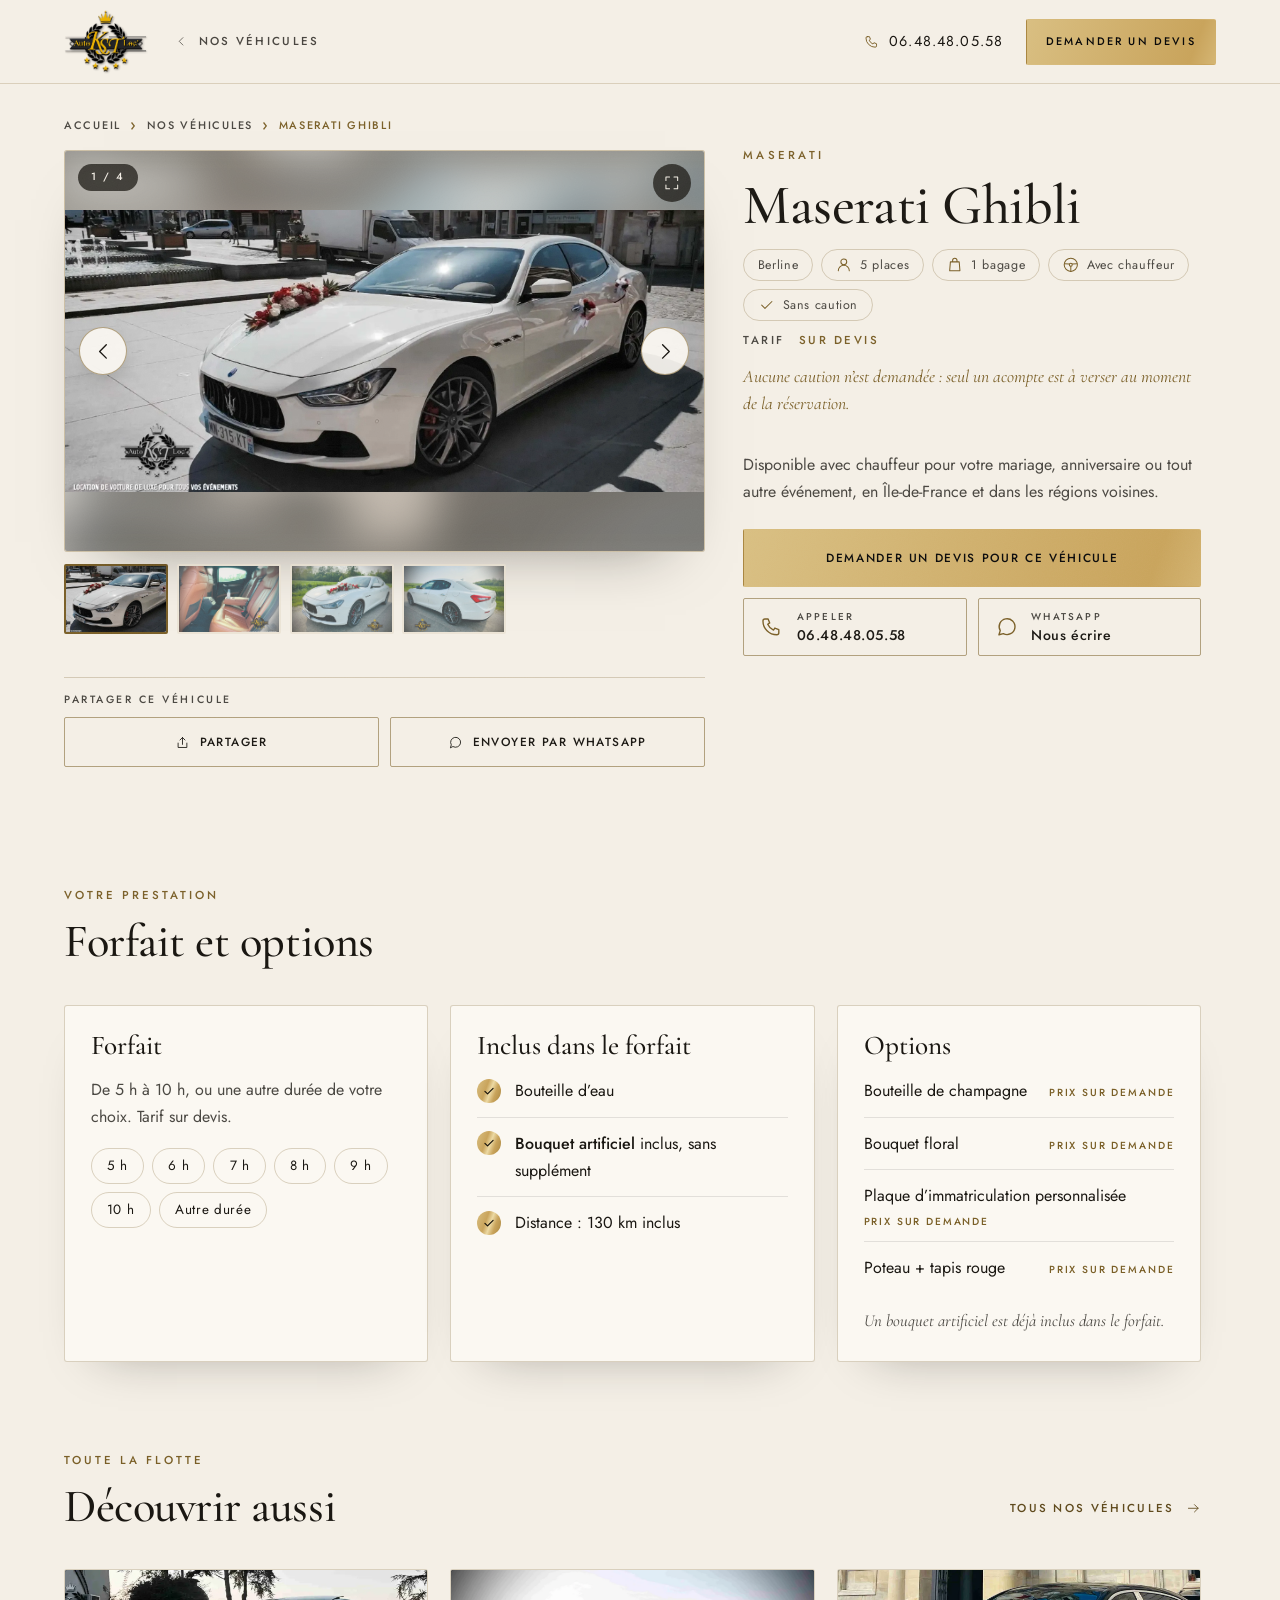
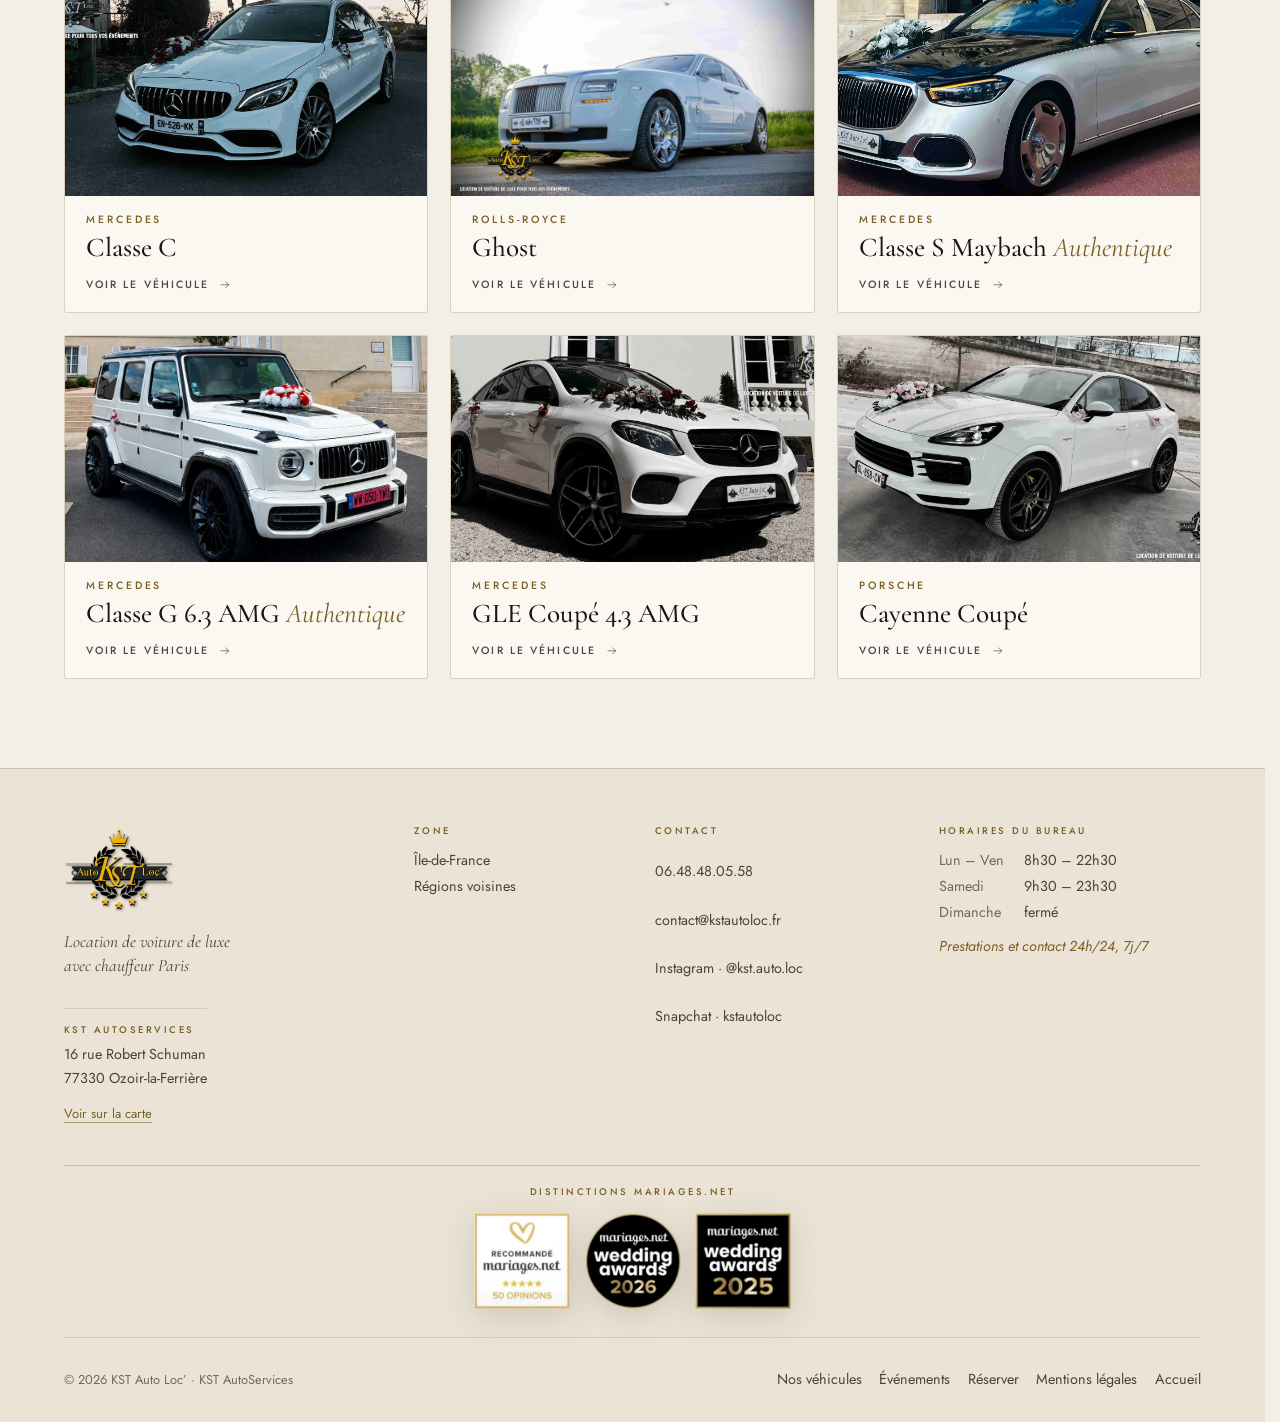
==== commit 3ec6ffd6: "Retours client : message de confirmation, horaires du bureau + 24h/24, sans caution (acompte seul) C" ====
--- a/nos-vehicules/maserati-ghibli/index.html
+++ b/nos-vehicules/maserati-ghibli/index.html
@@ -34,7 +34,7 @@
   <link rel="preconnect" href="https://fonts.gstatic.com" crossorigin>
   <link rel="stylesheet" href="https://fonts.googleapis.com/css2?family=Cormorant+Garamond:ital,wght@0,400;0,500;0,600;1,400;1,500&family=Jost:wght@300;400;500&display=swap">
   <link rel="preload" as="image" href="/assets/img/maserati/ghbli/ghibli.webp" fetchpriority="high">
-  <link rel="stylesheet" href="/assets/css/style.css?v=202610042301">
+  <link rel="stylesheet" href="/assets/css/style.css?v=202610051930">
 
   <script type="application/ld+json">
 {
@@ -191,8 +191,10 @@
             <li><svg class="ico" aria-hidden="true"><use href="#i-seat"/></svg>5 places</li>
             <li><svg class="ico" aria-hidden="true"><use href="#i-bag"/></svg>1 bagage</li>
             <li><svg class="ico" aria-hidden="true"><use href="#i-wheel"/></svg>Avec chauffeur</li>
+            <li><svg class="ico" aria-hidden="true"><use href="#i-check"/></svg>Sans caution</li>
           </ul>
           <p class="vp-price">Tarif <span>Sur devis</span></p>
+          <p class="vp-assure">Aucune caution n’est demandée : seul un acompte est à verser au moment de la réservation.</p>
           <div class="vp-text">
             <p>Disponible avec chauffeur pour votre mariage, anniversaire ou tout autre événement, en Île-de-France et dans les régions voisines.</p>
           </div>
@@ -362,11 +364,12 @@
           </ul>
         </div>
         <div>
-          <h2 class="footer__h">Horaires</h2>
+          <h2 class="footer__h">Horaires du bureau</h2>
           <ul>
             <li><span>Lun – Ven</span> 8h30 – 22h30</li>
             <li><span>Samedi</span> 9h30 – 23h30</li>
             <li><span>Dimanche</span> fermé</li>
+            <li class="footer__always">Prestations et contact 24h/24, 7j/7</li>
           </ul>
         </div>
       </div>
@@ -411,6 +414,6 @@
     <p class="vp-lb__cap" data-lb-cap></p>
   </div>
 
-  <script src="/assets/js/vehicle.js?v=202610042301" defer></script>
+  <script src="/assets/js/vehicle.js?v=202610051930" defer></script>
 </body>
 </html>
--- a/assets/css/style.css
+++ b/assets/css/style.css
@@ -3518,3 +3518,35 @@
 @media (prefers-reduced-motion: reduce) {
   .vp-lb, .vp-slide__zoom, .vp-card, .vp-card__media img, .vcard__name a { transition: none; }
 }
+
+/* Canaux directs sous « Envoyer ma demande » */
+.alt-send { align-items: flex-start; }
+.alt-send > p:first-child { flex: 1 1 100%; }
+.alt-send .alt-send__status {
+  flex: 1 1 100%;
+  min-height: 1.4em;
+  margin: -.2rem 0 0;
+  font: italic 400 1rem/1.45 var(--serif);
+  color: var(--gold);
+}
+.alt-send .alt-send__status:empty { display: none; }
+.alt-send__btns .btn .ico { width: 1.05em; height: 1.05em; }
+
+/* Horaires du bureau, prestations et contact 24h/24 – 7j/7, absence de caution */
+.hours__always {
+  margin: 0 0 1.1rem;
+  padding: .9rem 1.1rem;
+  border: 1px solid var(--line-strong);
+  border-left: 3px solid var(--gold);
+  border-radius: 3px;
+  background: linear-gradient(90deg, rgba(232, 210, 154, .28), rgba(232, 210, 154, .06));
+  font: 400 .95rem/1.5 var(--sans);
+  color: var(--ivory-dim);
+}
+.hours__always strong { display: block; margin-bottom: .15rem; font: 500 1.35rem/1.2 var(--serif); color: var(--ivory); }
+.footer .footer__always { margin-top: .5rem; color: var(--gold); font-style: italic; white-space: normal; }
+.note.note--assure { margin: 1.2rem 0 0; padding-left: 1rem; border-left: 2px solid var(--gold); }
+.vp-assure { margin: .2rem 0 1rem; font: italic 400 1.1rem/1.5 var(--serif); color: var(--gold); }
+
+.hours__list li > span:last-child { white-space: nowrap; }
+.hours__list li > span:first-child { min-width: 0; }
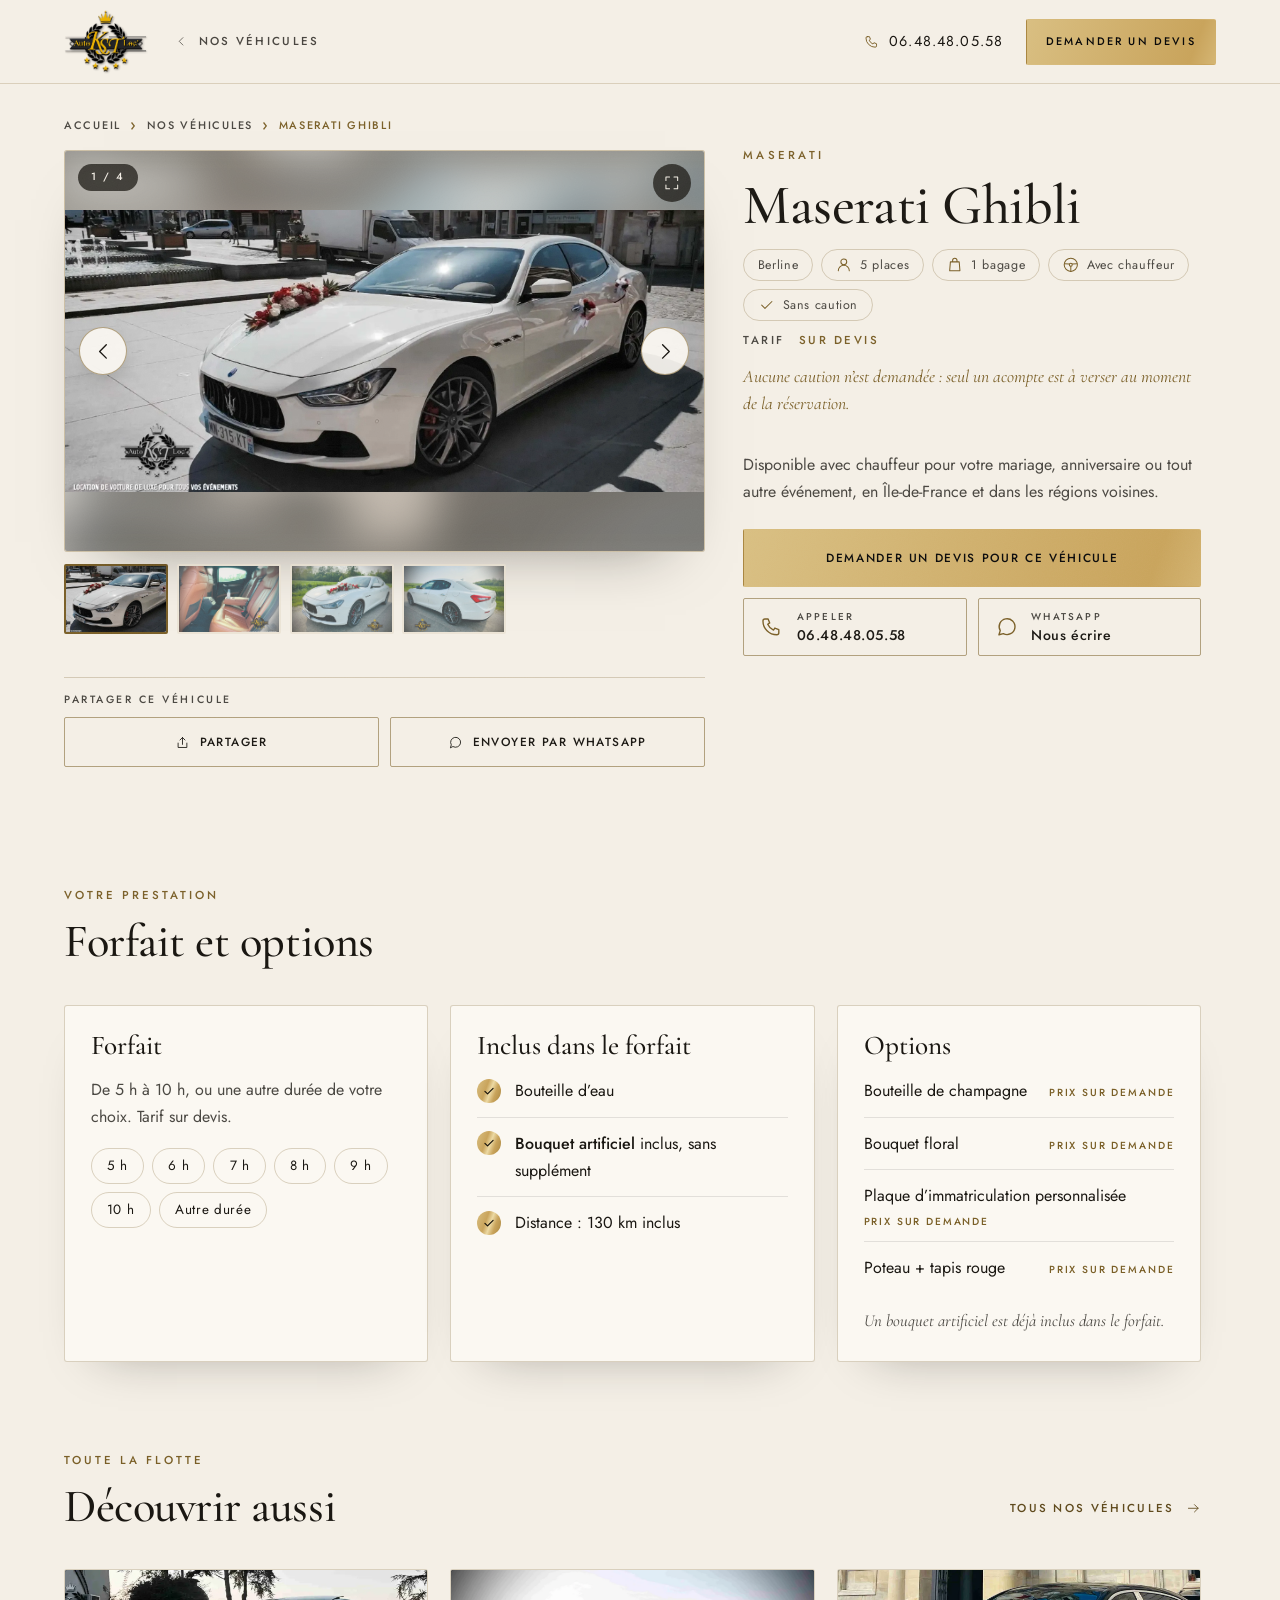
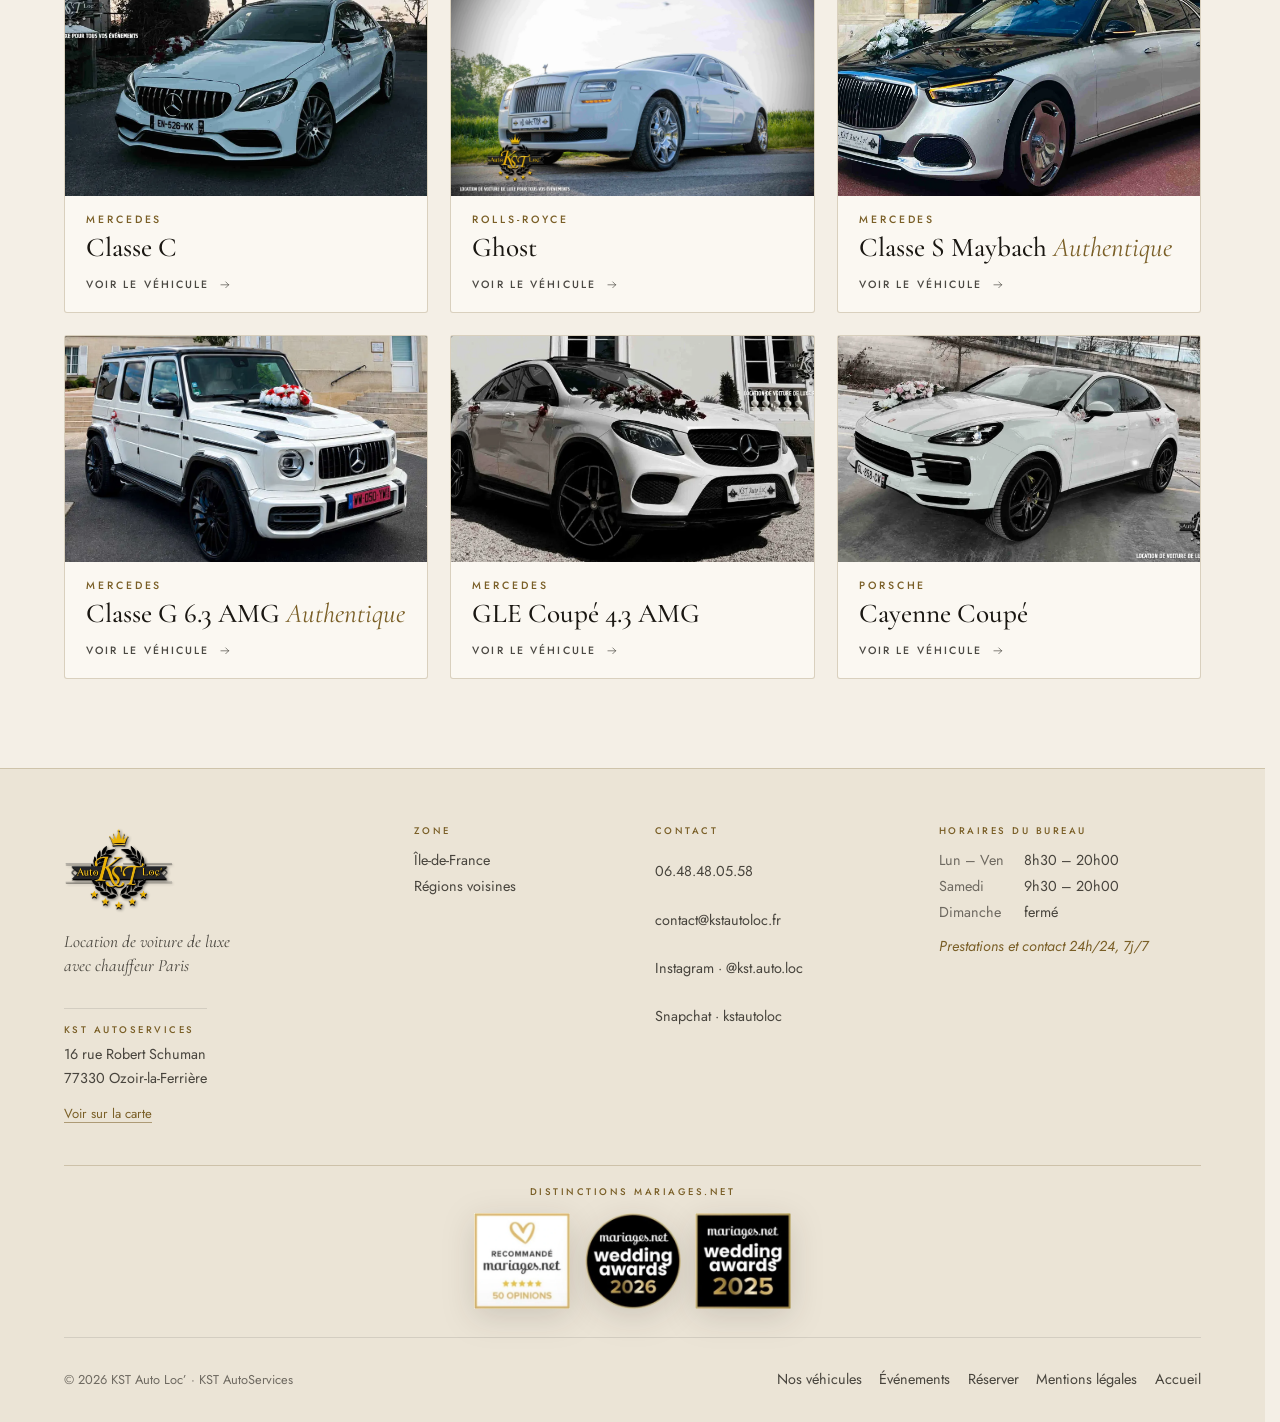
==== commit ad1b9a00: "Bureau fermé à 20h00 tous les jours ouverts (carte, pied de page, FAQ, statut en direct) Co-Authored" ====
--- a/nos-vehicules/maserati-ghibli/index.html
+++ b/nos-vehicules/maserati-ghibli/index.html
@@ -34,7 +34,7 @@
   <link rel="preconnect" href="https://fonts.gstatic.com" crossorigin>
   <link rel="stylesheet" href="https://fonts.googleapis.com/css2?family=Cormorant+Garamond:ital,wght@0,400;0,500;0,600;1,400;1,500&family=Jost:wght@300;400;500&display=swap">
   <link rel="preload" as="image" href="/assets/img/maserati/ghbli/ghibli.webp" fetchpriority="high">
-  <link rel="stylesheet" href="/assets/css/style.css?v=202610051930">
+  <link rel="stylesheet" href="/assets/css/style.css?v=202610051939">
 
   <script type="application/ld+json">
 {
@@ -366,8 +366,8 @@
         <div>
           <h2 class="footer__h">Horaires du bureau</h2>
           <ul>
-            <li><span>Lun – Ven</span> 8h30 – 22h30</li>
-            <li><span>Samedi</span> 9h30 – 23h30</li>
+            <li><span>Lun – Ven</span> 8h30 – 20h00</li>
+            <li><span>Samedi</span> 9h30 – 20h00</li>
             <li><span>Dimanche</span> fermé</li>
             <li class="footer__always">Prestations et contact 24h/24, 7j/7</li>
           </ul>
@@ -414,6 +414,6 @@
     <p class="vp-lb__cap" data-lb-cap></p>
   </div>
 
-  <script src="/assets/js/vehicle.js?v=202610051930" defer></script>
+  <script src="/assets/js/vehicle.js?v=202610051939" defer></script>
 </body>
 </html>
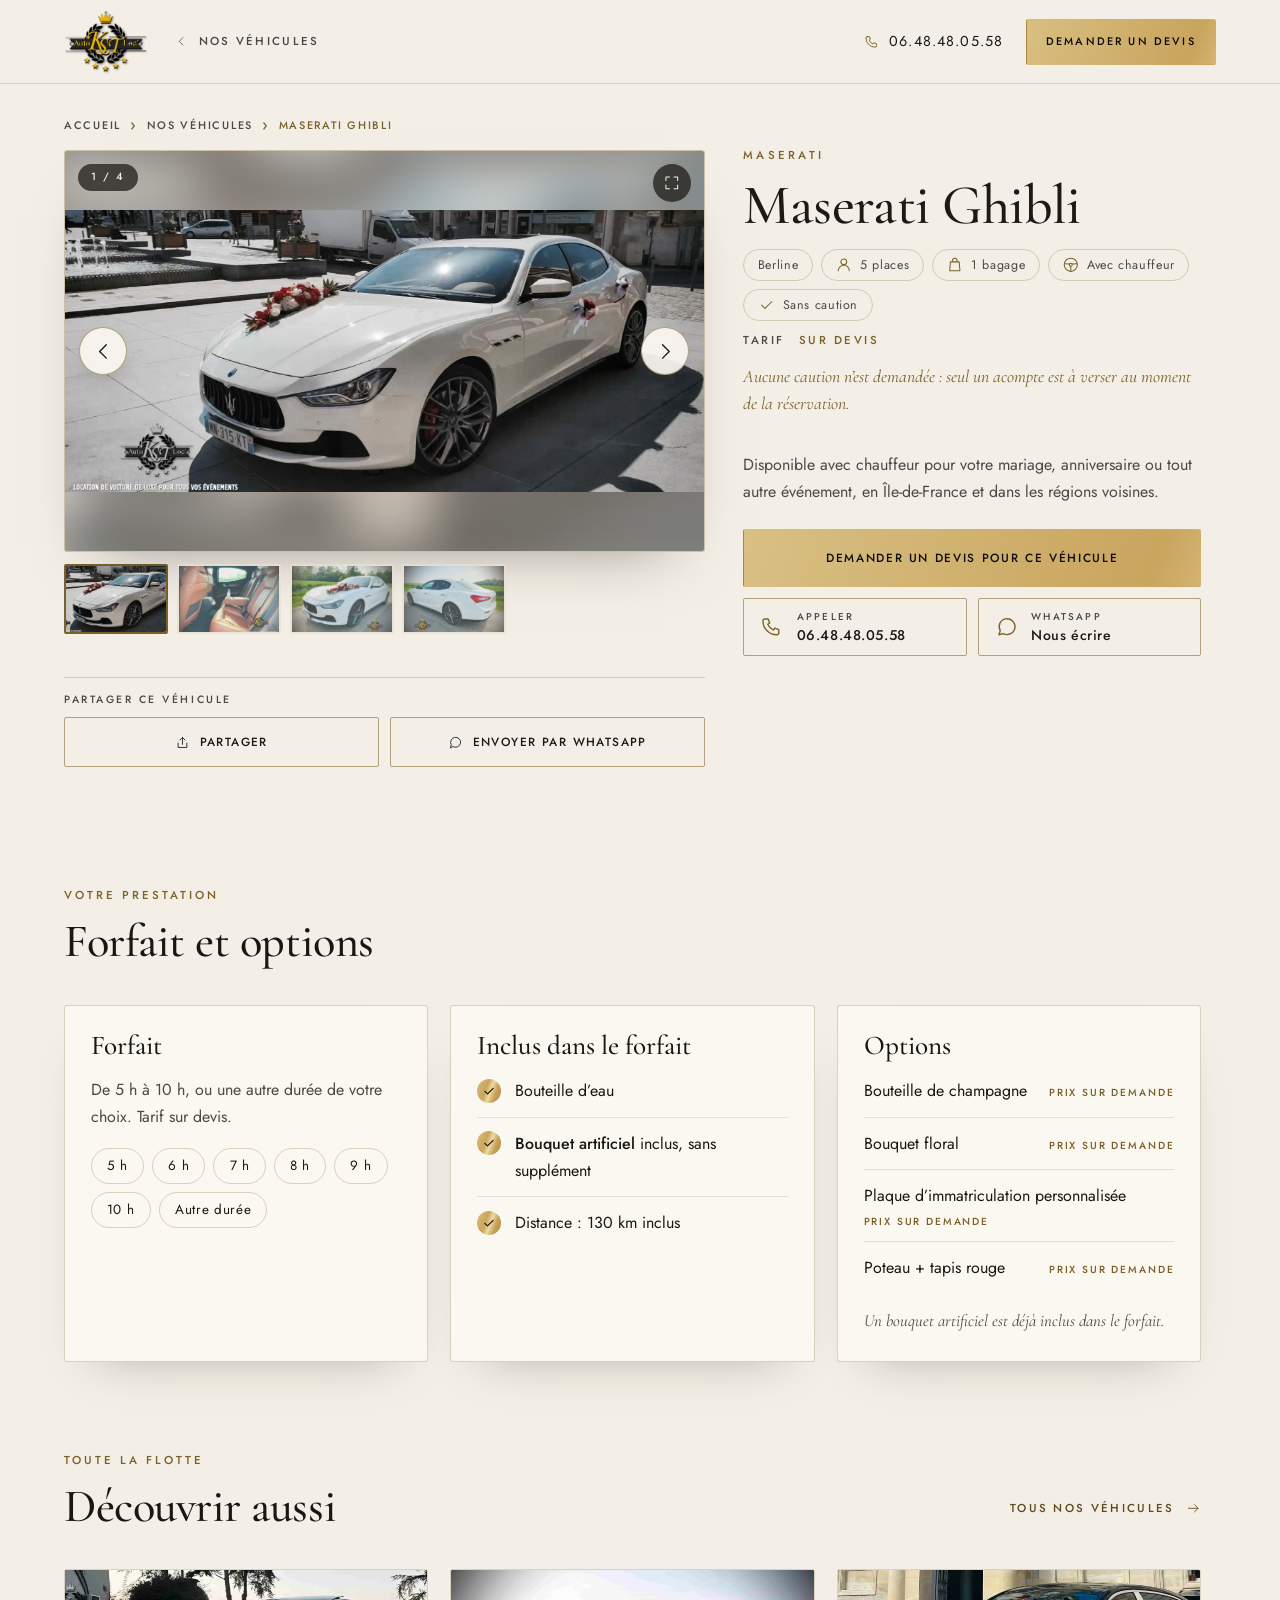
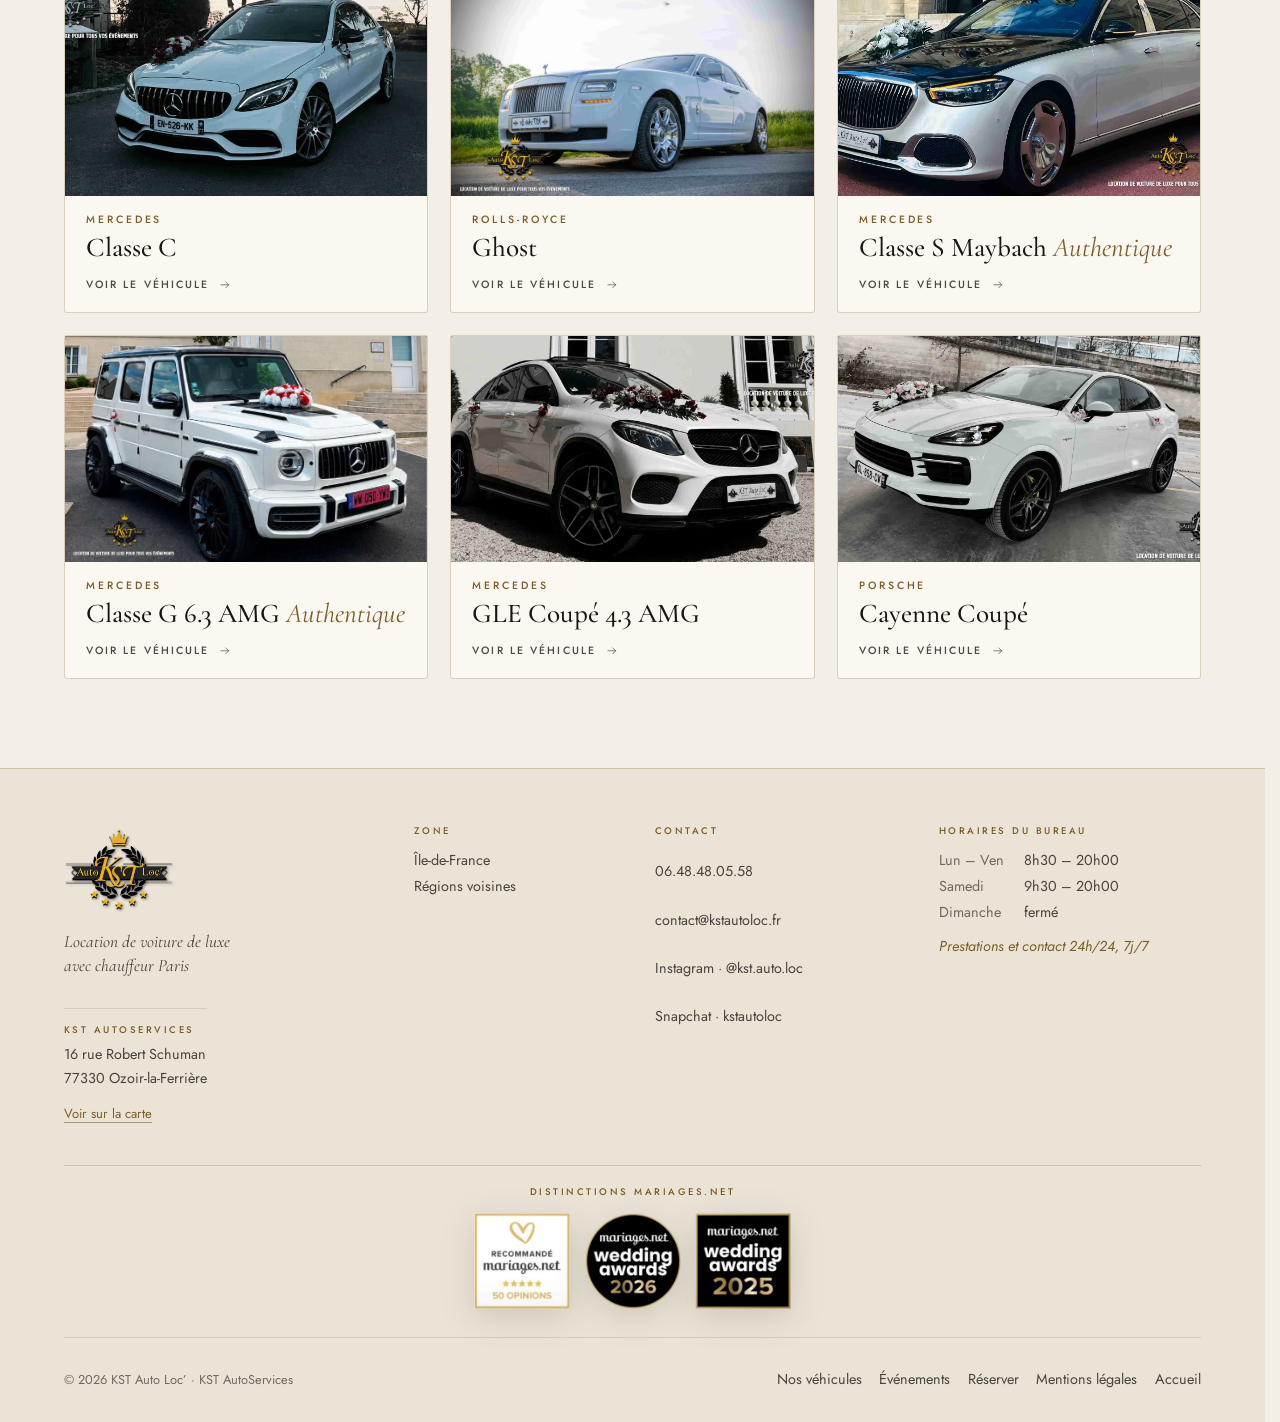
==== commit 5ecfc132: "Photos Classe G (1re et 3e) et Classe S (1re) remplacées par celles du client Co-Authored-By: Claude" ====
--- a/nos-vehicules/maserati-ghibli/index.html
+++ b/nos-vehicules/maserati-ghibli/index.html
@@ -3,17 +3,21 @@
 <head>
   <meta charset="utf-8">
   <meta name="viewport" content="width=device-width, initial-scale=1, viewport-fit=cover">
-  <title>Maserati Ghibli – Location avec chauffeur Île-de-France | KST Auto Loc’</title>
-  <meta name="description" content="Maserati Ghibli avec chauffeur pour votre mariage ou événement en Île-de-France et régions voisines. 5 places, 1 bagage. Tarif sur devis.">
+  <title>Location Maserati Ghibli avec chauffeur | KST Auto Loc’</title>
+  <meta name="description" content="Location Maserati Ghibli avec chauffeur pour mariage et événement en Île-de-France. 5 places, sans caution, devis sur demande.">
+  <meta name="keywords" content="location Maserati Ghibli mariage, location Maserati Ghibli avec chauffeur, voiture de mariage Maserati, Maserati avec chauffeur Île-de-France, location voiture de luxe avec chauffeur, location voiture mariage, KST Auto Loc, Ozoir-la-Ferrière">
+  <meta name="robots" content="index, follow, max-image-preview:large, max-snippet:-1, max-video-preview:-1">
   <meta name="theme-color" content="#f4efe6">
   <meta name="color-scheme" content="light">
   <link rel="canonical" href="https://kstautoloc.fr/nos-vehicules/maserati-ghibli/">
+  <link rel="alternate" hreflang="fr-FR" href="https://kstautoloc.fr/nos-vehicules/maserati-ghibli/">
+  <link rel="alternate" hreflang="x-default" href="https://kstautoloc.fr/nos-vehicules/maserati-ghibli/">
 
   <meta property="og:type" content="website">
   <meta property="og:locale" content="fr_FR">
   <meta property="og:site_name" content="KST Auto Loc’">
-  <meta property="og:title" content="Maserati Ghibli – Location avec chauffeur Île-de-France | KST Auto Loc’">
-  <meta property="og:description" content="Maserati Ghibli avec chauffeur pour votre mariage ou événement en Île-de-France et régions voisines. 5 places, 1 bagage. Tarif sur devis.">
+  <meta property="og:title" content="Location Maserati Ghibli avec chauffeur | KST Auto Loc’">
+  <meta property="og:description" content="Location Maserati Ghibli avec chauffeur pour mariage et événement en Île-de-France. 5 places, sans caution, devis sur demande.">
   <meta property="og:url" content="https://kstautoloc.fr/nos-vehicules/maserati-ghibli/">
   <meta property="og:image" content="https://kstautoloc.fr/assets/img/og/maserati-ghibli.jpg">
   <meta property="og:image:secure_url" content="https://kstautoloc.fr/assets/img/og/maserati-ghibli.jpg">
@@ -22,8 +26,8 @@
   <meta property="og:image:height" content="630">
   <meta property="og:image:alt" content="Maserati Ghibli – Location avec chauffeur · Île-de-France &amp; régions voisines">
   <meta name="twitter:card" content="summary_large_image">
-  <meta name="twitter:title" content="Maserati Ghibli – Location avec chauffeur Île-de-France | KST Auto Loc’">
-  <meta name="twitter:description" content="Maserati Ghibli avec chauffeur pour votre mariage ou événement en Île-de-France et régions voisines. 5 places, 1 bagage. Tarif sur devis.">
+  <meta name="twitter:title" content="Location Maserati Ghibli avec chauffeur | KST Auto Loc’">
+  <meta name="twitter:description" content="Location Maserati Ghibli avec chauffeur pour mariage et événement en Île-de-France. 5 places, sans caution, devis sur demande.">
   <meta name="twitter:image" content="https://kstautoloc.fr/assets/img/og/maserati-ghibli.jpg">
   <meta name="twitter:image:alt" content="Maserati Ghibli – Location avec chauffeur · Île-de-France &amp; régions voisines">
 
@@ -34,7 +38,7 @@
   <link rel="preconnect" href="https://fonts.gstatic.com" crossorigin>
   <link rel="stylesheet" href="https://fonts.googleapis.com/css2?family=Cormorant+Garamond:ital,wght@0,400;0,500;0,600;1,400;1,500&family=Jost:wght@300;400;500&display=swap">
   <link rel="preload" as="image" href="/assets/img/maserati/ghbli/ghibli.webp" fetchpriority="high">
-  <link rel="stylesheet" href="/assets/css/style.css?v=202610051939">
+  <link rel="stylesheet" href="/assets/css/style.css?v=202610051949">
 
   <script type="application/ld+json">
 {
@@ -77,7 +81,8 @@
         "@type": "Brand",
         "name": "Maserati"
       },
-      "description": "Maserati Ghibli avec chauffeur pour votre mariage ou événement en Île-de-France et régions voisines. 5 places, 1 bagage. Tarif sur devis."
+      "category": "Location de voiture avec chauffeur",
+      "description": "Location Maserati Ghibli avec chauffeur pour mariage et événement en Île-de-France. 5 places, sans caution, devis sur demande."
     }
   ]
 }
@@ -289,7 +294,7 @@
         </li>
         <li>
           <a class="vp-card" href="/nos-vehicules/mercedes-classe-s-maybach/" style="--pos:42% 50%">
-            <span class="vp-card__media"><img src="/assets/img/mercedes/classe-s/classe-s-1.webp" alt="" width="1800" height="884" loading="lazy" decoding="async"></span>
+            <span class="vp-card__media"><img src="/assets/img/mercedes/classe-s/classe-s-5.webp" alt="" width="1800" height="884" loading="lazy" decoding="async"></span>
             <span class="vp-card__body">
               <span class="vp-card__brand">Mercedes</span>
               <span class="vp-card__name">Classe S Maybach <em>Authentique</em></span>
@@ -299,7 +304,7 @@
         </li>
         <li>
           <a class="vp-card" href="/nos-vehicules/mercedes-classe-g-63-amg/" style="--pos:62% 58%">
-            <span class="vp-card__media"><img src="/assets/img/mercedes/classe-g/classe-g-3.webp" alt="" width="890" height="571" loading="lazy" decoding="async"></span>
+            <span class="vp-card__media"><img src="/assets/img/mercedes/classe-g/classe-g-6.webp" alt="" width="1684" height="1080" loading="lazy" decoding="async"></span>
             <span class="vp-card__body">
               <span class="vp-card__brand">Mercedes</span>
               <span class="vp-card__name">Classe G 6.3 AMG <em>Authentique</em></span>
@@ -414,6 +419,6 @@
     <p class="vp-lb__cap" data-lb-cap></p>
   </div>
 
-  <script src="/assets/js/vehicle.js?v=202610051939" defer></script>
+  <script src="/assets/js/vehicle.js?v=202610051949" defer></script>
 </body>
 </html>
--- a/assets/css/style.css
+++ b/assets/css/style.css
@@ -3550,3 +3550,9 @@
 
 .hours__list li > span:last-child { white-space: nowrap; }
 .hours__list li > span:first-child { min-width: 0; }
+
+/* Suggestions d'adresse : la liste passe toujours au-dessus des étapes suivantes (bouton « Ajouter une étape », arrivée) */
+.trip__pt:focus-within, .trip__pt:has(.combo__list:not([hidden])) { z-index: 30; }
+.trip__pt .combo__list { z-index: 40; background: #fff; opacity: 1; }
+.trip__note { margin: .8rem 0 0; }
+.trip__note textarea { min-height: 5.5rem; resize: vertical; }
